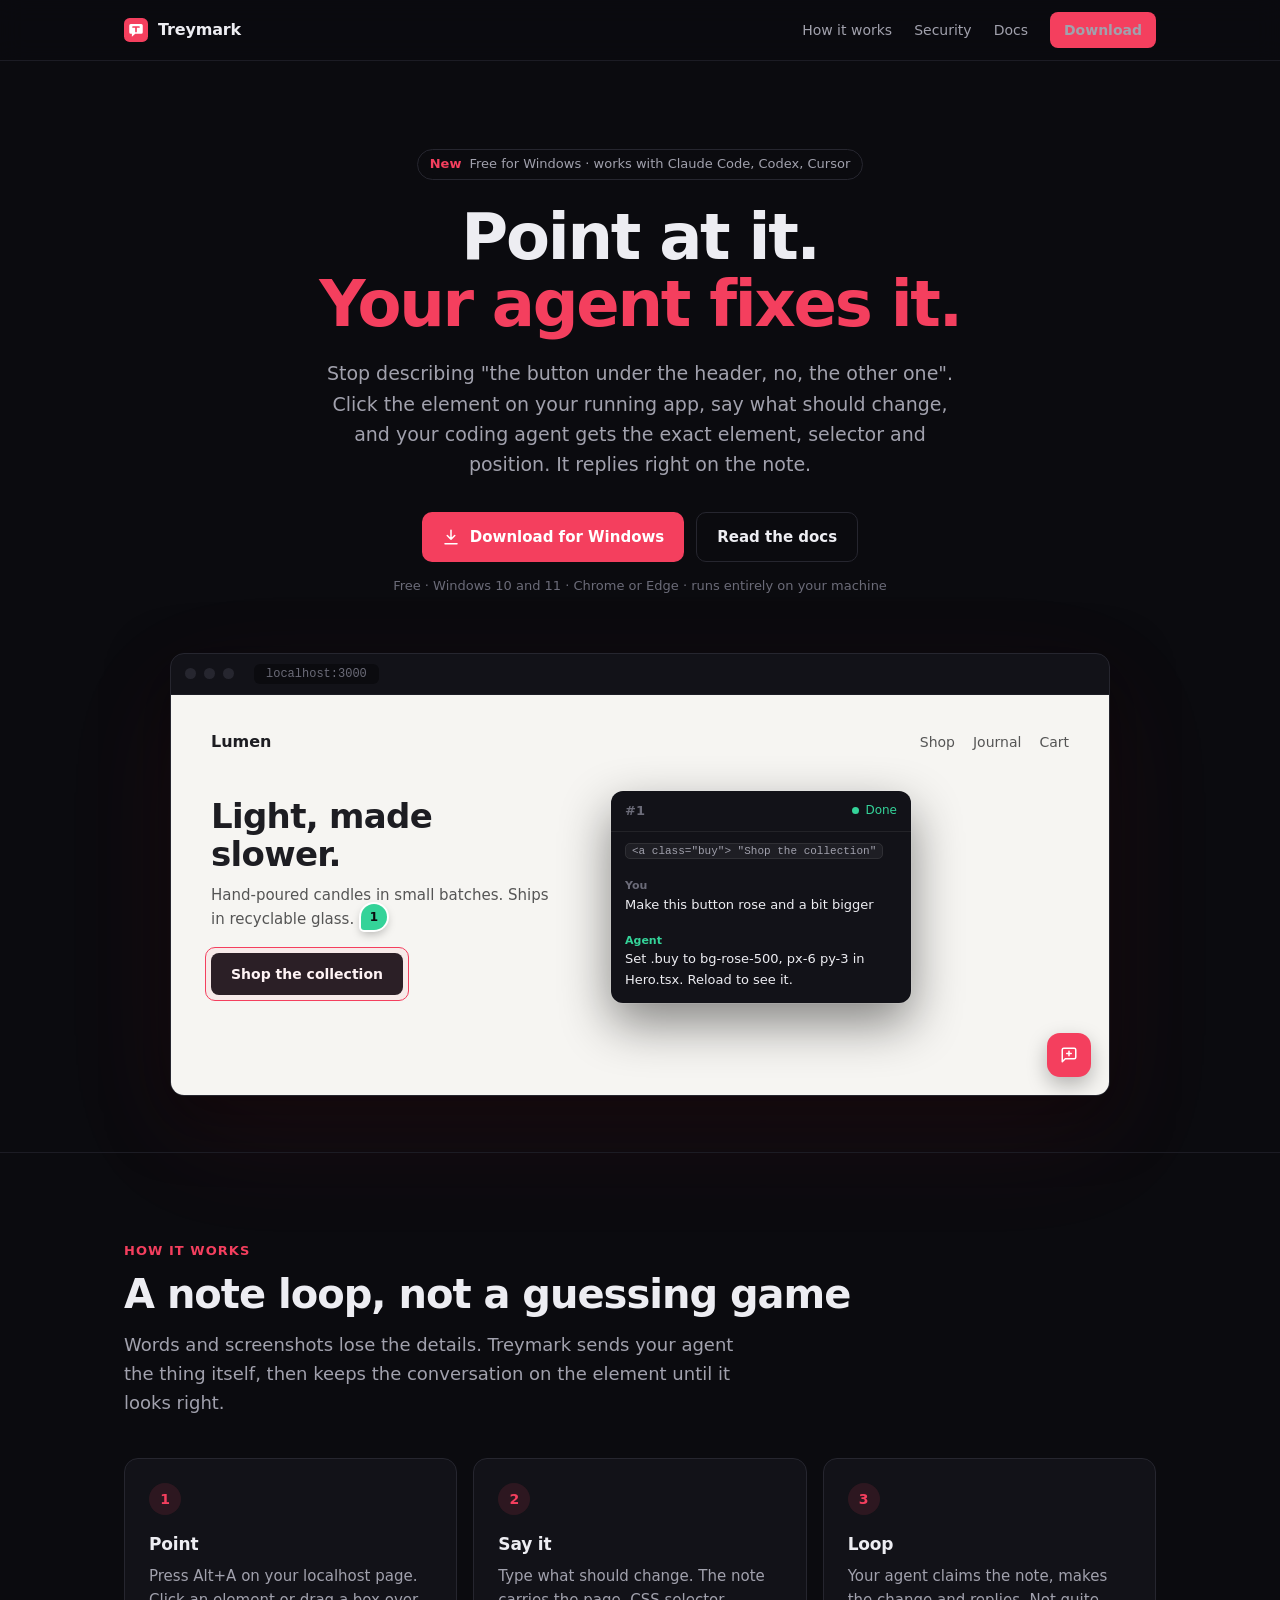
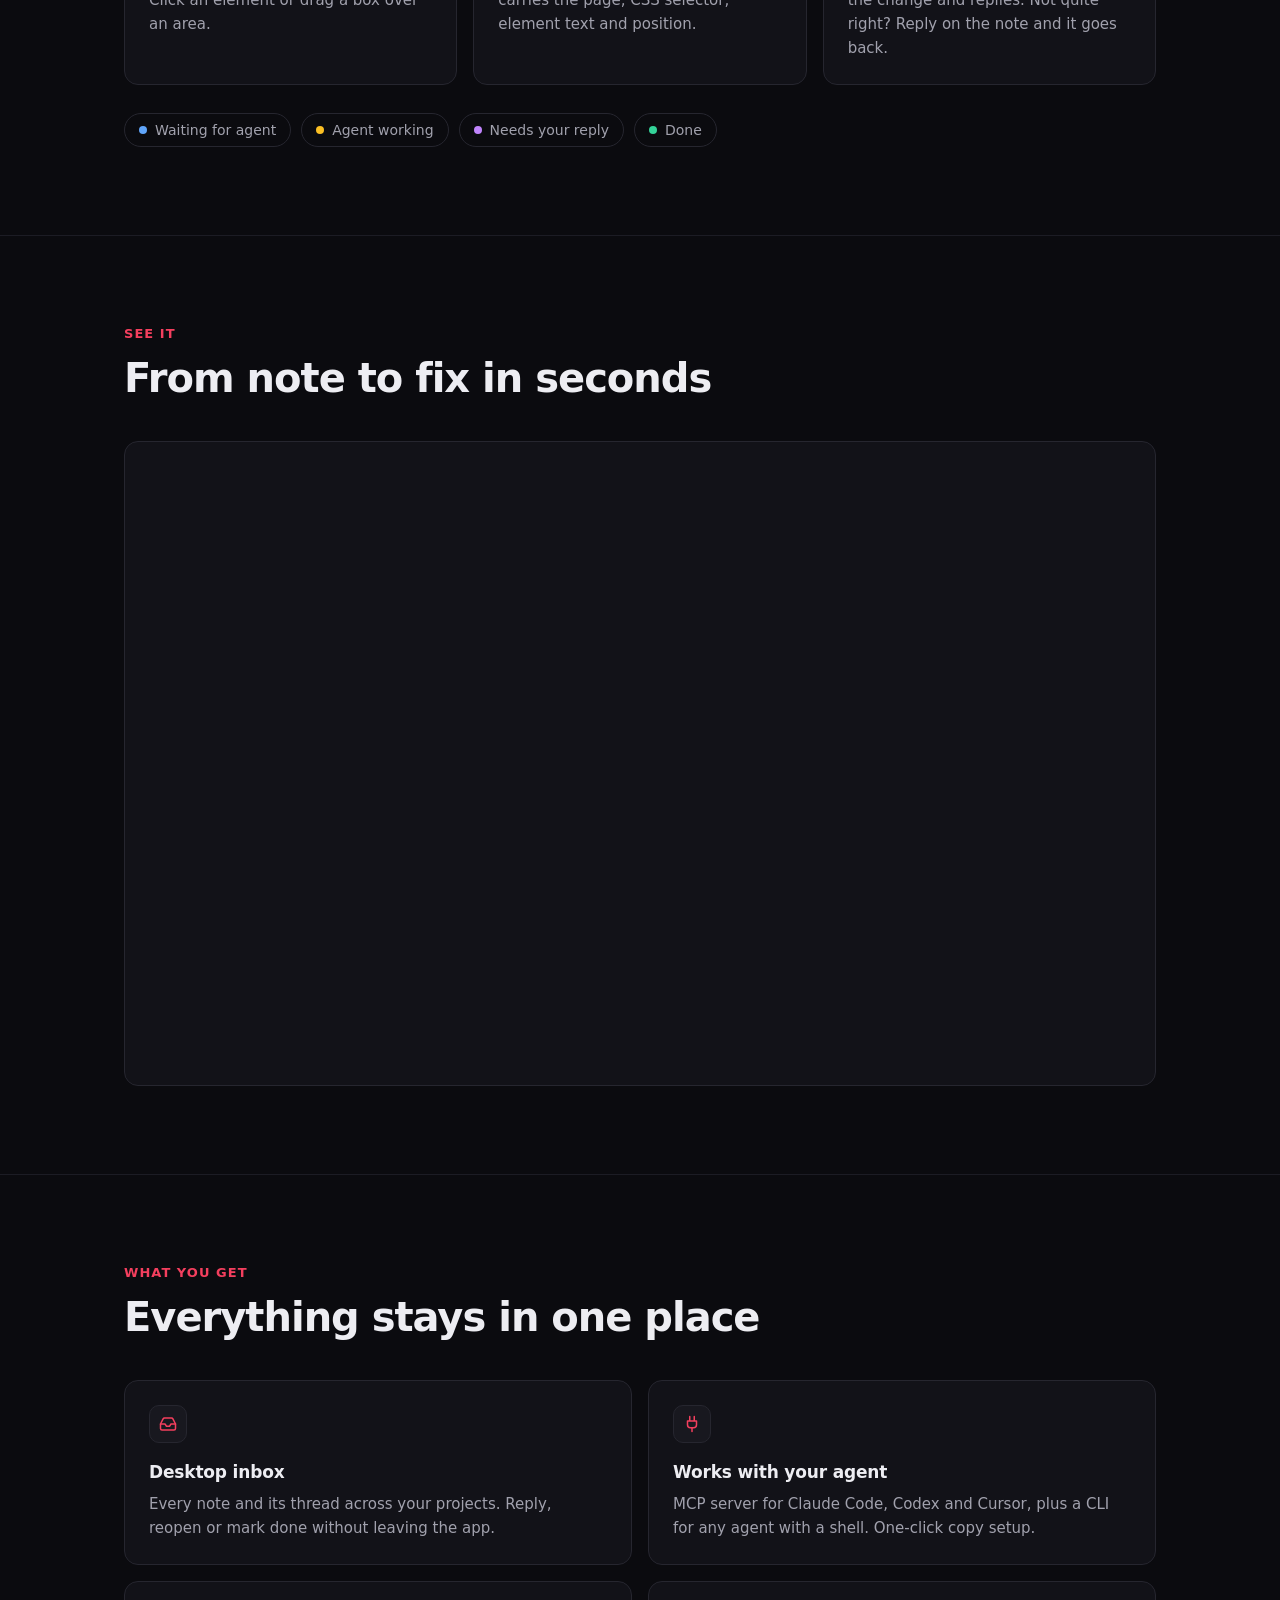
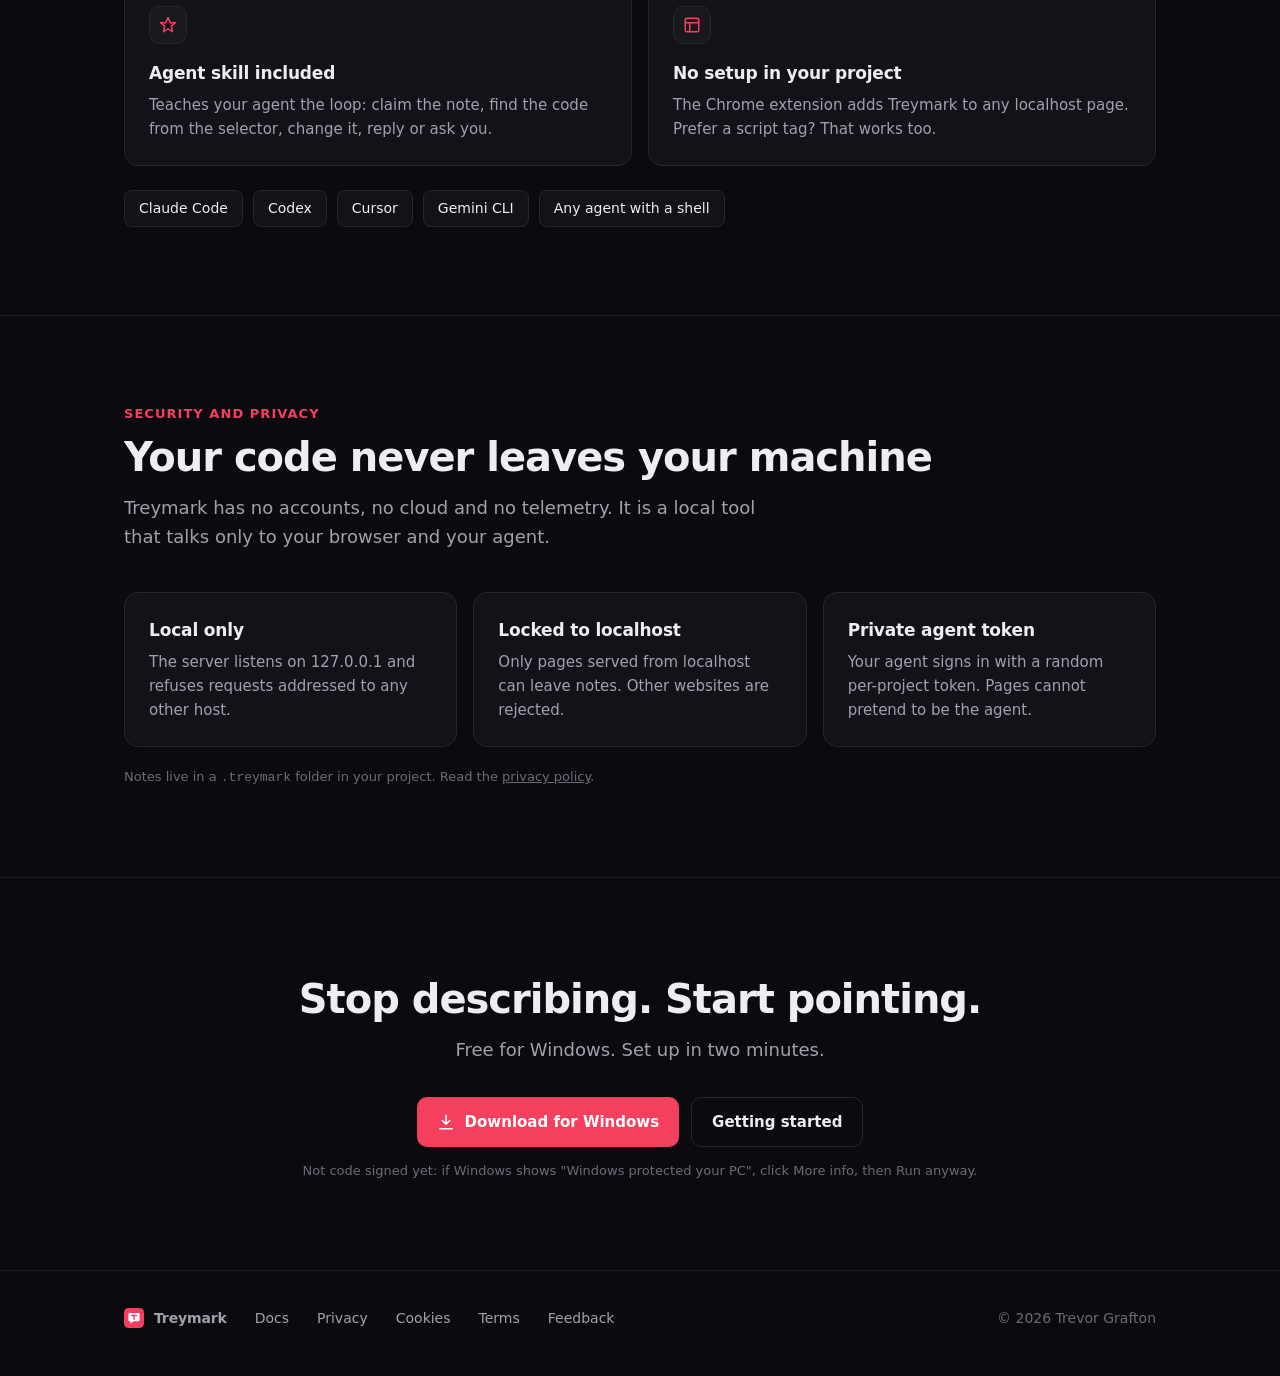
==== docs/index.html @ 7e5c9165 "Add demo video to the website Co-Authored-By: Claude Opus 5.5 <noreply@anthropic.com>" ====
<!doctype html>
<html lang="en">
<head>
<meta charset="utf-8">
<meta name="viewport" content="width=device-width, initial-scale=1">
<title>Treymark: point at it, your agent fixes it</title>
<meta name="description" content="Leave notes right on your running web app. Claude Code, Codex, Cursor or any coding agent reads the exact element, makes the change, and replies on the note.">
<meta property="og:title" content="Treymark: point at it, your agent fixes it">
<meta property="og:description" content="Leave notes right on your running web app. Your coding agent changes the exact element and replies on the note.">
<meta property="og:image" content="https://graftonatwit.github.io/treymark-releases/icon.png">
<link rel="icon" href="logo.svg" type="image/svg+xml">
<link rel="stylesheet" href="site.css">
</head>
<body>

<nav class="nav"><div class="wrap">
  <a class="brand" href="./"><img src="logo.svg" alt="" width="24" height="24">Treymark</a>
  <div class="links">
    <a class="hide-sm" href="#how">How it works</a>
    <a class="hide-sm" href="#security">Security</a>
    <a href="start.html">Docs</a>
    <a class="btn btn-primary btn-sm" href="https://github.com/graftonatwit/treymark-releases/releases/latest">Download</a>
  </div>
</div></nav>

<header class="hero"><div class="wrap">
  <div class="eyebrow"><b>New</b> Free for Windows · works with Claude Code, Codex, Cursor</div>
  <h1>Point at it.<br><em>Your agent fixes it.</em></h1>
  <p class="sub">Stop describing "the button under the header, no, the other one". Click the element on your running app, say what should change, and your coding agent gets the exact element, selector and position. It replies right on the note.</p>
  <div class="cta">
    <a class="btn btn-primary" href="https://github.com/graftonatwit/treymark-releases/releases/latest">
      <svg viewBox="0 0 24 24"><path d="M12 3v12m0 0-5-5m5 5 5-5M4 21h16"/></svg>Download for Windows</a>
    <a class="btn btn-ghost" href="start.html">Read the docs</a>
  </div>
  <p class="fine">Free · Windows 10 and 11 · Chrome or Edge · runs entirely on your machine</p>

  <div class="mock" aria-label="Treymark note on a web page">
    <div class="mock-bar"><i></i><i></i><i></i><span class="url">localhost:3000</span></div>
    <div class="mock-page">
      <div class="site-nav">Lumen <div><span>Shop</span><span>Journal</span><span>Cart</span></div></div>
      <h3>Light, made slower.</h3>
      <p>Hand-poured candles in small batches. Ships in recyclable glass.</p>
      <span class="buy">Shop the collection</span>
      <span class="pin" style="background:var(--done);left:190px;top:209px">1</span>
      <div class="card" style="left:440px;top:96px">
        <div class="h"><span style="color:var(--ink-3)">#1</span> <span class="st" style="color:var(--done)">Done</span></div>
        <div class="m"><code>&lt;a class="buy"&gt; "Shop the collection"</code></div>
        <div class="m"><b>You</b>Make this button rose and a bit bigger</div>
        <div class="m agent" style="padding-bottom:12px"><b>Agent</b>Set .buy to bg-rose-500, px-6 py-3 in Hero.tsx. Reload to see it.</div>
      </div>
      <span class="badge-btn"><svg viewBox="0 0 24 24"><path d="M21 15a2 2 0 0 1-2 2H7l-4 4V5a2 2 0 0 1 2-2h14a2 2 0 0 1 2 2z"/><path d="M12 7v6M9 10h6"/></svg></span>
    </div>
  </div>
</div></header>

<section id="how"><div class="wrap">
  <div class="kicker">How it works</div>
  <h2>A note loop, not a guessing game</h2>
  <p class="lead">Words and screenshots lose the details. Treymark sends your agent the thing itself, then keeps the conversation on the element until it looks right.</p>
  <div class="grid g3">
    <div class="tile"><div class="n">1</div><h3>Point</h3><p>Press Alt+A on your localhost page. Click an element or drag a box over an area.</p></div>
    <div class="tile"><div class="n">2</div><h3>Say it</h3><p>Type what should change. The note carries the page, CSS selector, element text and position.</p></div>
    <div class="tile"><div class="n">3</div><h3>Loop</h3><p>Your agent claims the note, makes the change and replies. Not quite right? Reply on the note and it goes back.</p></div>
  </div>
  <div class="statuses">
    <span style="--c:var(--sent)">Waiting for agent</span>
    <span style="--c:var(--working)">Agent working</span>
    <span style="--c:var(--question)">Needs your reply</span>
    <span style="--c:var(--done)">Done</span>
  </div>
</div></section>

<section id="demo"><div class="wrap">
  <div class="kicker">See it</div>
  <h2>From note to fix in seconds</h2>
  <div class="video"><video src="demo.mp4" autoplay muted loop playsinline aria-label="Treymark demo: a note on a button, the agent changes it and replies on the note"></video></div>
</div></section>

<section id="features"><div class="wrap">
  <div class="kicker">What you get</div>
  <h2>Everything stays in one place</h2>
  <div class="grid g2">
    <div class="tile"><div class="ic"><svg viewBox="0 0 24 24"><path d="M22 12h-6l-2 3h-4l-2-3H2"/><path d="M5.45 5.11 2 12v6a2 2 0 0 0 2 2h16a2 2 0 0 0 2-2v-6l-3.45-6.89A2 2 0 0 0 16.76 4H7.24a2 2 0 0 0-1.79 1.11z"/></svg></div><h3>Desktop inbox</h3><p>Every note and its thread across your projects. Reply, reopen or mark done without leaving the app.</p></div>
    <div class="tile"><div class="ic"><svg viewBox="0 0 24 24"><path d="M12 22v-5M9 8V2M15 8V2M18 8v5a4 4 0 0 1-4 4h-4a4 4 0 0 1-4-4V8Z"/></svg></div><h3>Works with your agent</h3><p>MCP server for Claude Code, Codex and Cursor, plus a CLI for any agent with a shell. One-click copy setup.</p></div>
    <div class="tile"><div class="ic"><svg viewBox="0 0 24 24"><path d="M12 2l3 7h7l-5.5 4.5L18 21l-6-4-6 4 1.5-7.5L2 9h7z"/></svg></div><h3>Agent skill included</h3><p>Teaches your agent the loop: claim the note, find the code from the selector, change it, reply or ask you.</p></div>
    <div class="tile"><div class="ic"><svg viewBox="0 0 24 24"><rect x="3" y="3" width="18" height="18" rx="2"/><path d="M3 9h18M9 21V9"/></svg></div><h3>No setup in your project</h3><p>The Chrome extension adds Treymark to any localhost page. Prefer a script tag? That works too.</p></div>
  </div>
  <div class="agents"><span>Claude Code</span><span>Codex</span><span>Cursor</span><span>Gemini CLI</span><span>Any agent with a shell</span></div>
</div></section>

<section id="security"><div class="wrap">
  <div class="kicker">Security and privacy</div>
  <h2>Your code never leaves your machine</h2>
  <p class="lead">Treymark has no accounts, no cloud and no telemetry. It is a local tool that talks only to your browser and your agent.</p>
  <div class="grid g3">
    <div class="tile"><h3>Local only</h3><p>The server listens on 127.0.0.1 and refuses requests addressed to any other host.</p></div>
    <div class="tile"><h3>Locked to localhost</h3><p>Only pages served from localhost can leave notes. Other websites are rejected.</p></div>
    <div class="tile"><h3>Private agent token</h3><p>Your agent signs in with a random per-project token. Pages cannot pretend to be the agent.</p></div>
  </div>
  <p class="fine" style="margin-top:20px">Notes live in a <code style="font-family:var(--mono)">.treymark</code> folder in your project. Read the <a href="privacy.html">privacy policy</a>.</p>
</div></section>

<section class="final"><div class="wrap">
  <h2>Stop describing. Start pointing.</h2>
  <p class="lead">Free for Windows. Set up in two minutes.</p>
  <div class="cta">
    <a class="btn btn-primary" href="https://github.com/graftonatwit/treymark-releases/releases/latest">
      <svg viewBox="0 0 24 24"><path d="M12 3v12m0 0-5-5m5 5 5-5M4 21h16"/></svg>Download for Windows</a>
    <a class="btn btn-ghost" href="start.html">Getting started</a>
  </div>
  <p class="fine">Not code signed yet: if Windows shows "Windows protected your PC", click More info, then Run anyway.</p>
</div></section>

<footer><div class="wrap">
  <a class="brand" href="./"><img src="logo.svg" alt="" width="20" height="20">Treymark</a>
  <a href="start.html">Docs</a>
  <a href="privacy.html">Privacy</a>
  <a href="cookies.html">Cookies</a>
  <a href="terms.html">Terms</a>
  <a href="https://github.com/graftonatwit/treymark-releases/issues">Feedback</a>
  <span class="copy">© 2026 Trevor Grafton</span>
</div></footer>
</body>
</html>
---- docs/site.css ----
:root {
  --bg: #0b0b0f; --panel: #121218; --raise: #18181f; --line: #26262f; --line-soft: #1c1c24;
  --ink: #ededf2; --ink-2: #a1a1ad; --ink-3: #6b6b78;
  --accent: #f43f5e; --accent-soft: #f43f5e1f;
  --sent: #60a5fa; --working: #fbbf24; --question: #c084fc; --done: #34d399;
  --font: Inter, "Segoe UI Variable Text", "Segoe UI", -apple-system, system-ui, sans-serif;
  --mono: "JetBrains Mono", "Cascadia Code", Consolas, ui-monospace, monospace;
  color-scheme: dark;
}
* { box-sizing: border-box; margin: 0; }
html { scroll-behavior: smooth; }
body { background: var(--bg); color: var(--ink); font: 16px/1.6 var(--font); -webkit-font-smoothing: antialiased; }
a { color: inherit; }
:focus-visible { outline: 2px solid var(--accent); outline-offset: 3px; border-radius: 6px; }
@media (prefers-reduced-motion: reduce) { * { animation: none !important; transition: none !important; scroll-behavior: auto !important; } }
.wrap { max-width: 1080px; margin: 0 auto; padding: 0 24px; }

/* Nav */
.nav { position: sticky; top: 0; z-index: 10; background: #0b0b0fcc; backdrop-filter: blur(12px); border-bottom: 1px solid var(--line-soft); }
.nav .wrap { display: flex; align-items: center; gap: 24px; height: 60px; }
.brand { display: flex; align-items: center; gap: 10px; font-weight: 650; text-decoration: none; letter-spacing: -.01em; }
.nav .links { display: flex; gap: 22px; margin-left: auto; align-items: center; }
.nav .links a { color: var(--ink-2); text-decoration: none; font-size: 14px; }
.nav .links a:hover { color: var(--ink); }

/* Buttons */
.btn { display: inline-flex; align-items: center; gap: 10px; padding: 12px 20px; border-radius: 10px; font-weight: 600; font-size: 15px; text-decoration: none; transition: filter .15s, background .15s, transform .1s; }
.btn:active { transform: translateY(1px); }
.btn-primary { background: var(--accent); color: #fff; }
.btn-primary:hover { filter: brightness(1.08); }
.btn-ghost { border: 1px solid var(--line); color: var(--ink); }
.btn-ghost:hover { background: var(--raise); }
.btn-sm { padding: 7px 14px; font-size: 13px; border-radius: 8px; }
.btn svg { width: 18px; height: 18px; stroke: currentColor; fill: none; stroke-width: 2; stroke-linecap: round; stroke-linejoin: round; }

/* Hero */
.hero { padding: 88px 0 56px; text-align: center; }
.eyebrow { display: inline-flex; gap: 8px; align-items: center; font-size: 13px; color: var(--ink-2); border: 1px solid var(--line); border-radius: 999px; padding: 4px 12px; margin-bottom: 24px; }
.eyebrow b { color: var(--accent); font-weight: 600; }
h1 { font-size: clamp(38px, 6vw, 64px); line-height: 1.05; letter-spacing: -.035em; font-weight: 700; }
h1 em { font-style: normal; color: var(--accent); }
.sub { font-size: clamp(17px, 2vw, 19px); color: var(--ink-2); max-width: 640px; margin: 20px auto 0; }
.cta { display: flex; gap: 12px; justify-content: center; flex-wrap: wrap; margin-top: 32px; }
.fine { font-size: 13px; color: var(--ink-3); margin-top: 14px; }

/* Product mock */
.mock { margin: 56px auto 0; max-width: 940px; border: 1px solid var(--line); border-radius: 14px; background: var(--panel); overflow: hidden; box-shadow: 0 40px 120px #f43f5e14, 0 20px 60px #0008; text-align: left; }
.mock-bar { display: flex; align-items: center; gap: 8px; padding: 10px 14px; border-bottom: 1px solid var(--line-soft); }
.mock-bar i { width: 11px; height: 11px; border-radius: 50%; background: var(--line); }
.mock-bar .url { margin-left: 12px; font: 12px var(--mono); color: var(--ink-3); background: var(--bg); border-radius: 6px; padding: 3px 12px; }
.mock-page { position: relative; height: 400px; background: #f6f5f2; color: #1d1d22; padding: 34px 40px; overflow: hidden; }
.mock-page .site-nav { display: flex; justify-content: space-between; align-items: center; font-weight: 700; }
.mock-page .site-nav span { font-weight: 500; font-size: 14px; color: #555; margin-left: 18px; }
.mock-page h3 { font-size: 34px; letter-spacing: -.02em; margin-top: 44px; max-width: 360px; line-height: 1.1; }
.mock-page p { color: #555; margin-top: 10px; max-width: 340px; font-size: 15px; }
.mock-page .buy { display: inline-block; margin-top: 22px; background: #1d1d22; color: #fff; padding: 10px 20px; border-radius: 8px; font-size: 14px; font-weight: 600; position: relative; }
.mock-page .buy::after { content: ""; position: absolute; inset: -6px; border: 1.5px solid var(--accent); border-radius: 10px; background: #f43f5e10; }
.pin { position: absolute; min-width: 26px; height: 26px; padding: 0 7px; border-radius: 13px 13px 13px 3px; color: #0b0b0f; font: 700 12px/26px var(--font); text-align: center; box-shadow: 0 0 0 2px #fff, 0 4px 10px #0004; }
.card { position: absolute; width: 300px; background: var(--panel); color: var(--ink); border-radius: 12px; box-shadow: 0 0 0 1px #ffffff1a, 0 20px 50px #0007; font-size: 13px; }
.card .h { padding: 10px 14px; border-bottom: 1px solid #ffffff12; display: flex; align-items: center; gap: 8px; font-weight: 600; }
.card .h .st { margin-left: auto; font-size: 12px; font-weight: 500; display: inline-flex; align-items: center; gap: 6px; }
.card .h .st::before { content: ""; width: 7px; height: 7px; border-radius: 50%; background: currentColor; }
.card .m { padding: 8px 14px; }
.card .m b { display: block; font-size: 11px; color: var(--ink-3); font-weight: 600; }
.card .m.agent b { color: var(--done); }
.card code { font: 11px var(--mono); color: var(--ink-2); background: #ffffff0d; border: 1px solid #ffffff14; border-radius: 5px; padding: 1px 6px; }
.badge-btn { position: absolute; right: 18px; bottom: 18px; width: 44px; height: 44px; border-radius: 13px; background: var(--accent); display: grid; place-items: center; box-shadow: 0 8px 20px #0004; }
.badge-btn svg { width: 18px; height: 18px; stroke: #fff; fill: none; stroke-width: 2; stroke-linecap: round; stroke-linejoin: round; }

/* Sections */
section { padding: 88px 0; border-top: 1px solid var(--line-soft); }
.kicker { color: var(--accent); font-weight: 600; font-size: 13px; letter-spacing: .08em; text-transform: uppercase; }
h2 { font-size: clamp(28px, 4vw, 40px); letter-spacing: -.025em; line-height: 1.15; margin: 10px 0 14px; }
.lead { color: var(--ink-2); font-size: 18px; max-width: 640px; }
.grid { display: grid; gap: 16px; margin-top: 40px; }
.g3 { grid-template-columns: repeat(3, 1fr); }
.g2 { grid-template-columns: repeat(2, 1fr); }
.tile { border: 1px solid var(--line); border-radius: 14px; background: var(--panel); padding: 24px; }
.tile .n { width: 32px; height: 32px; border-radius: 50%; display: grid; place-items: center; background: var(--accent-soft); color: var(--accent); font-weight: 700; font-size: 14px; margin-bottom: 16px; }
.tile .ic { width: 38px; height: 38px; border-radius: 10px; display: grid; place-items: center; background: var(--raise); border: 1px solid var(--line); margin-bottom: 16px; }
.tile .ic svg { width: 18px; height: 18px; stroke: var(--accent); fill: none; stroke-width: 2; stroke-linecap: round; stroke-linejoin: round; }
.tile h3 { font-size: 17px; margin-bottom: 6px; letter-spacing: -.01em; }
.tile p { color: var(--ink-2); font-size: 15px; }
.statuses { display: flex; flex-wrap: wrap; gap: 10px; margin-top: 28px; }
.statuses span { display: inline-flex; gap: 8px; align-items: center; border: 1px solid var(--line); border-radius: 999px; padding: 5px 14px; font-size: 14px; color: var(--ink-2); }
.statuses span::before { content: ""; width: 8px; height: 8px; border-radius: 50%; background: var(--c); }
.agents { display: flex; flex-wrap: wrap; gap: 10px; margin-top: 24px; }
.agents span { border: 1px solid var(--line); background: var(--panel); border-radius: 8px; padding: 6px 14px; font-weight: 500; font-size: 14px; }
.video { margin-top: 40px; aspect-ratio: 16/9; border: 1px dashed var(--line); border-radius: 14px; display: grid; place-items: center; color: var(--ink-3); background: var(--panel); }
.video video { width: 100%; height: 100%; border-radius: 14px; display: block; }
.video:has(video) { border-style: solid; aspect-ratio: 16/10; overflow: hidden; }
.final { text-align: center; }
.final .lead { margin: 0 auto; }

/* Docs and legal */
.doc { max-width: 760px; padding: 64px 24px 96px; margin: 0 auto; }
.doc h1 { font-size: clamp(32px, 5vw, 44px); margin-bottom: 8px; }
.doc .updated { color: var(--ink-3); font-size: 14px; margin-bottom: 36px; }
.doc h2 { font-size: 24px; margin: 44px 0 12px; }
.doc h3 { font-size: 18px; margin: 28px 0 8px; }
.doc p, .doc li { color: var(--ink-2); }
.doc p + p { margin-top: 12px; }
.doc ul, .doc ol { padding-left: 22px; margin: 10px 0; display: grid; gap: 6px; }
.doc strong { color: var(--ink); }
.doc pre { font: 13px/1.6 var(--mono); background: var(--panel); border: 1px solid var(--line); border-radius: 10px; padding: 14px 16px; overflow-x: auto; color: var(--ink-2); margin: 12px 0; white-space: pre-wrap; word-break: break-word; }
.doc code { font: 13.5px var(--mono); background: var(--raise); border: 1px solid var(--line); border-radius: 5px; padding: 1px 6px; color: var(--ink); }
.doc pre code { background: none; border: 0; padding: 0; color: inherit; }
.note { border: 1px solid var(--line); border-left: 3px solid var(--accent); background: var(--panel); border-radius: 10px; padding: 14px 16px; margin: 16px 0; }
.toc { display: flex; flex-wrap: wrap; gap: 8px; margin-bottom: 8px; }
.toc a { font-size: 14px; border: 1px solid var(--line); border-radius: 999px; padding: 4px 12px; text-decoration: none; color: var(--ink-2); }
.toc a:hover { color: var(--ink); background: var(--raise); }

/* Footer */
footer { border-top: 1px solid var(--line-soft); padding: 36px 0 48px; color: var(--ink-3); font-size: 14px; }
footer .wrap { display: flex; flex-wrap: wrap; gap: 16px 28px; align-items: center; }
footer a { color: var(--ink-2); text-decoration: none; }
footer a:hover { color: var(--ink); }
footer .copy { margin-left: auto; }

@media (max-width: 820px) {
  .g3, .g2 { grid-template-columns: 1fr; }
  .nav .links a.hide-sm { display: none; }
  .mock-page { height: auto; padding: 24px 20px 84px; }
  .mock-page h3 { font-size: 26px; margin-top: 28px; }
  .mock-page .pin { display: none; }
  .card { position: relative; width: auto; left: auto !important; top: auto !important; margin-top: 28px; }
  .mock-page .site-nav span { display: none; }
  footer .copy { margin-left: 0; width: 100%; }
}
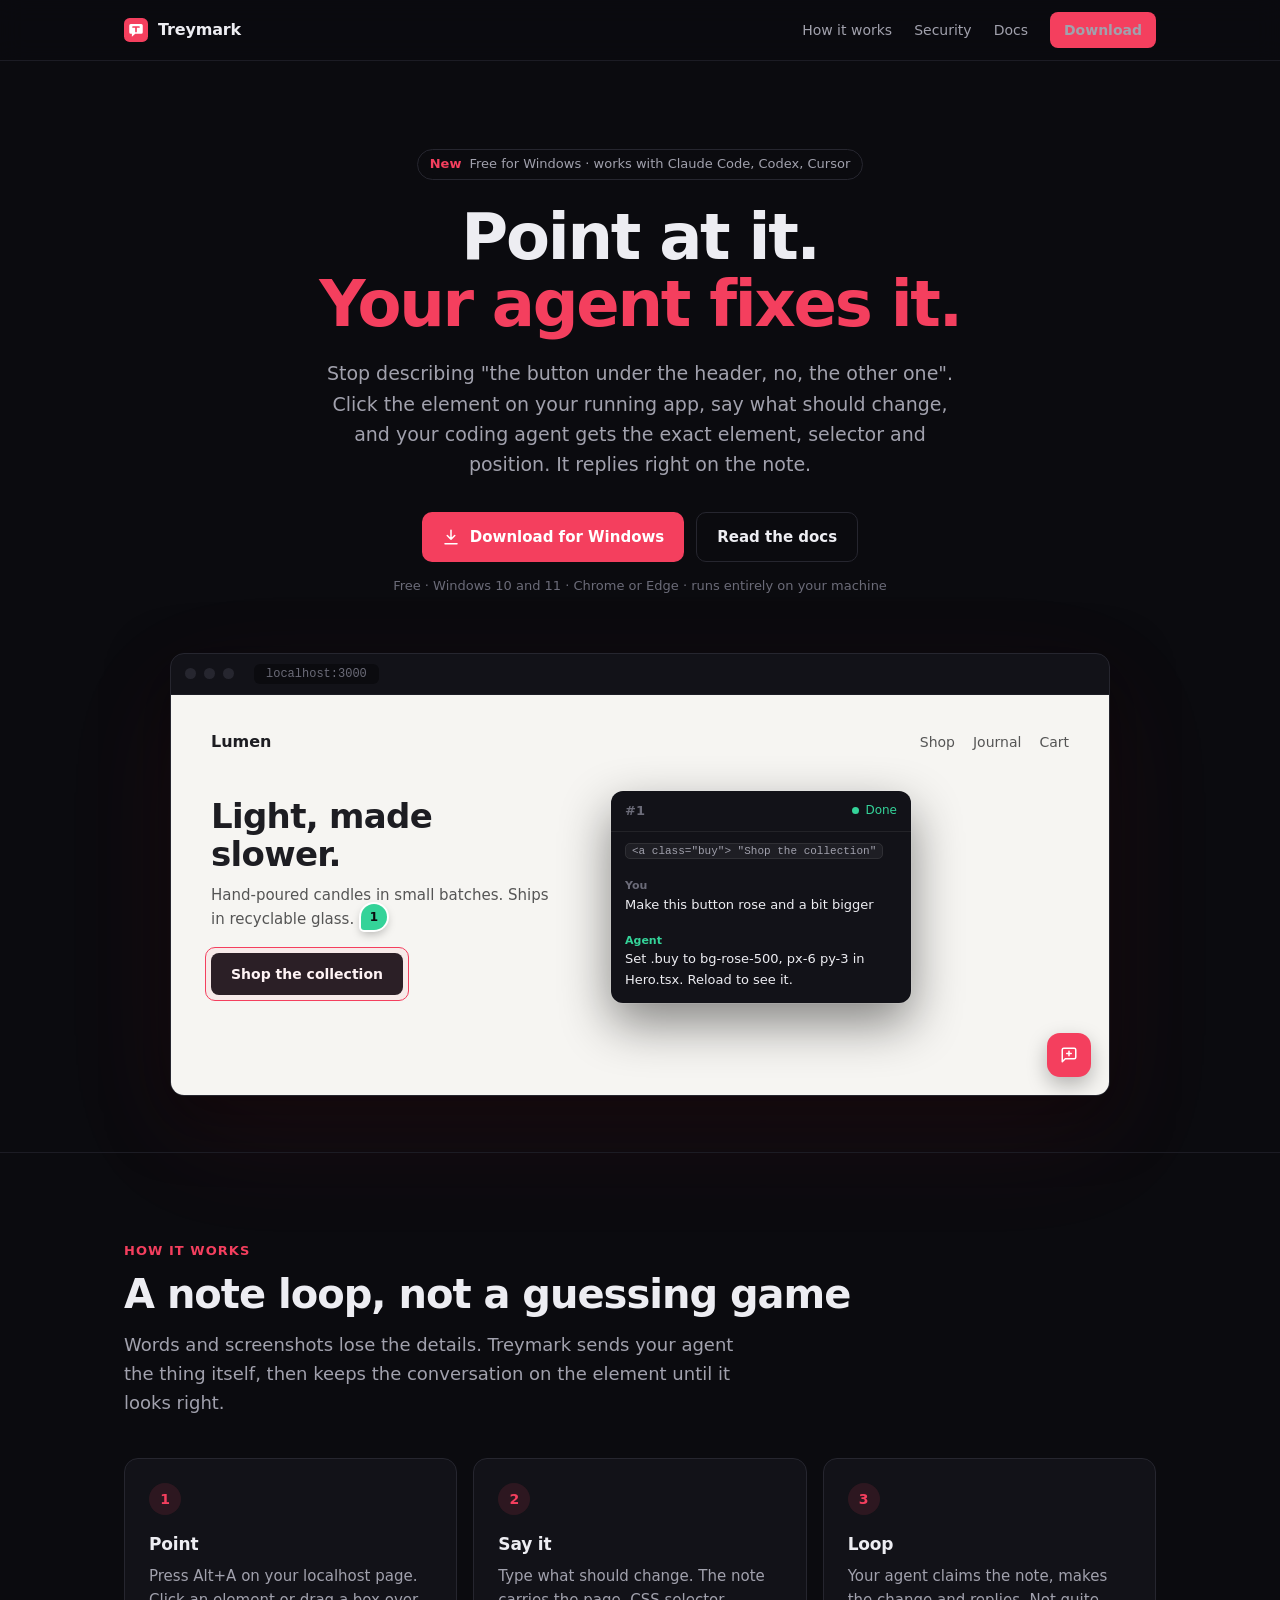
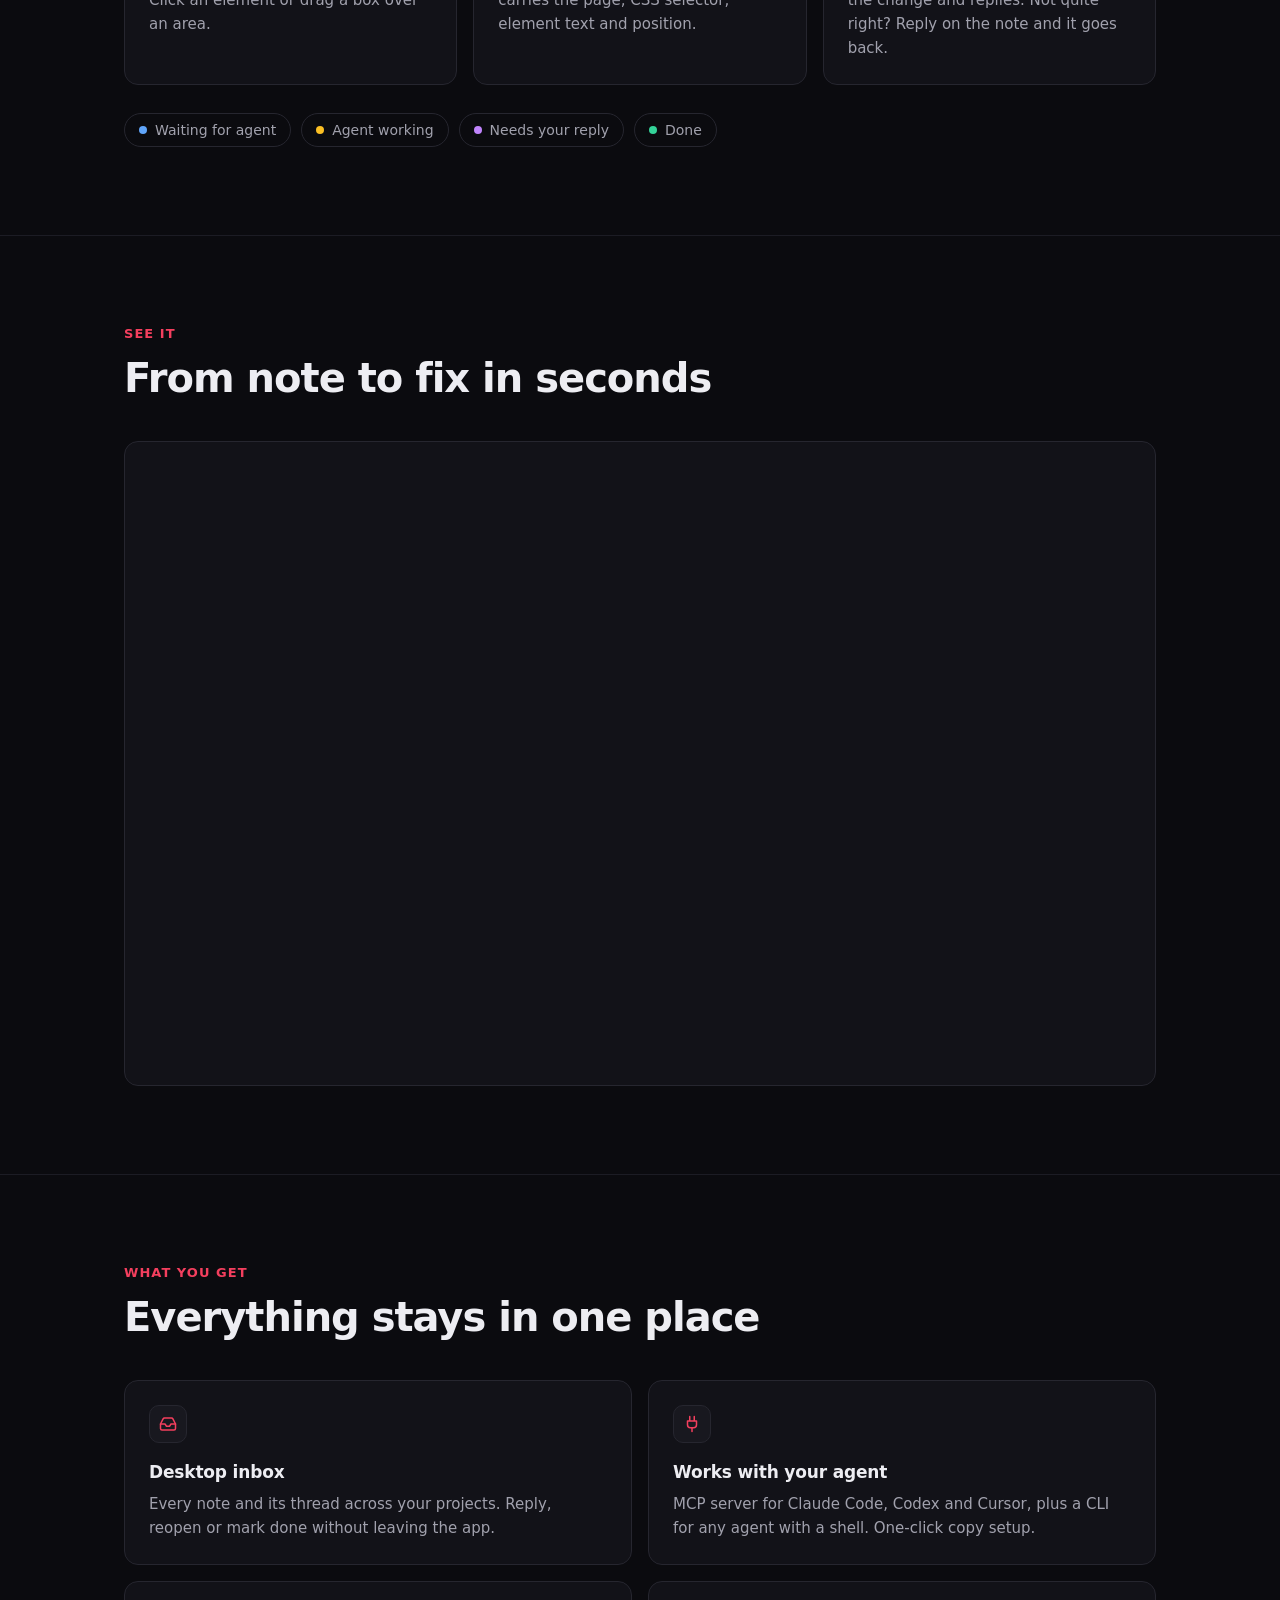
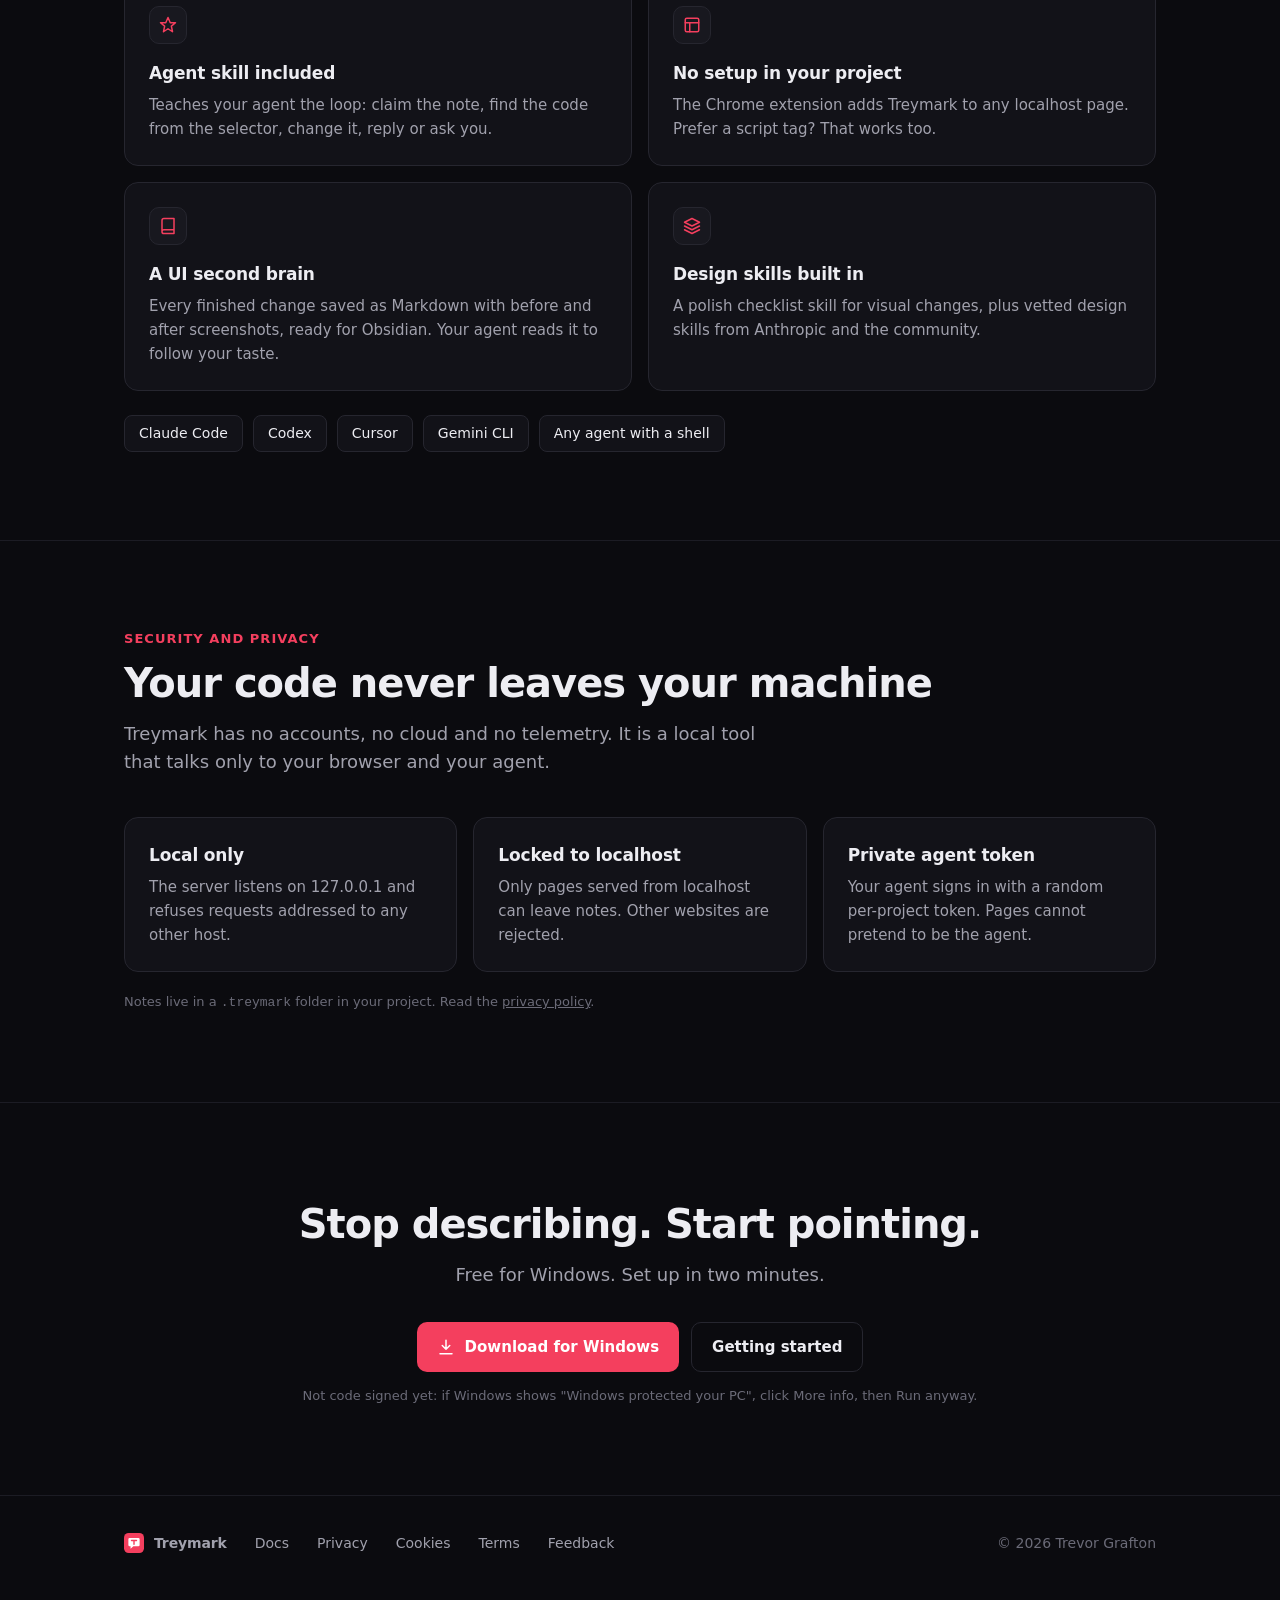
==== commit 9626c15c: "Docs: notes folder, Obsidian, design skills Co-Authored-By: Claude Opus 5.5 <noreply@anthropic.com>" ====
--- a/docs/index.html
+++ b/docs/index.html
@@ -84,6 +84,8 @@
     <div class="tile"><div class="ic"><svg viewBox="0 0 24 24"><path d="M12 22v-5M9 8V2M15 8V2M18 8v5a4 4 0 0 1-4 4h-4a4 4 0 0 1-4-4V8Z"/></svg></div><h3>Works with your agent</h3><p>MCP server for Claude Code, Codex and Cursor, plus a CLI for any agent with a shell. One-click copy setup.</p></div>
     <div class="tile"><div class="ic"><svg viewBox="0 0 24 24"><path d="M12 2l3 7h7l-5.5 4.5L18 21l-6-4-6 4 1.5-7.5L2 9h7z"/></svg></div><h3>Agent skill included</h3><p>Teaches your agent the loop: claim the note, find the code from the selector, change it, reply or ask you.</p></div>
     <div class="tile"><div class="ic"><svg viewBox="0 0 24 24"><rect x="3" y="3" width="18" height="18" rx="2"/><path d="M3 9h18M9 21V9"/></svg></div><h3>No setup in your project</h3><p>The Chrome extension adds Treymark to any localhost page. Prefer a script tag? That works too.</p></div>
+    <div class="tile"><div class="ic"><svg viewBox="0 0 24 24"><path d="M4 19.5v-15A2.5 2.5 0 0 1 6.5 2H20v20H6.5a2.5 2.5 0 0 1 0-5H20"/></svg></div><h3>A UI second brain</h3><p>Every finished change saved as Markdown with before and after screenshots, ready for Obsidian. Your agent reads it to follow your taste.</p></div>
+    <div class="tile"><div class="ic"><svg viewBox="0 0 24 24"><path d="M12 2 2 7l10 5 10-5-10-5zM2 17l10 5 10-5M2 12l10 5 10-5"/></svg></div><h3>Design skills built in</h3><p>A polish checklist skill for visual changes, plus vetted design skills from Anthropic and the community.</p></div>
   </div>
   <div class="agents"><span>Claude Code</span><span>Codex</span><span>Cursor</span><span>Gemini CLI</span><span>Any agent with a shell</span></div>
 </div></section>
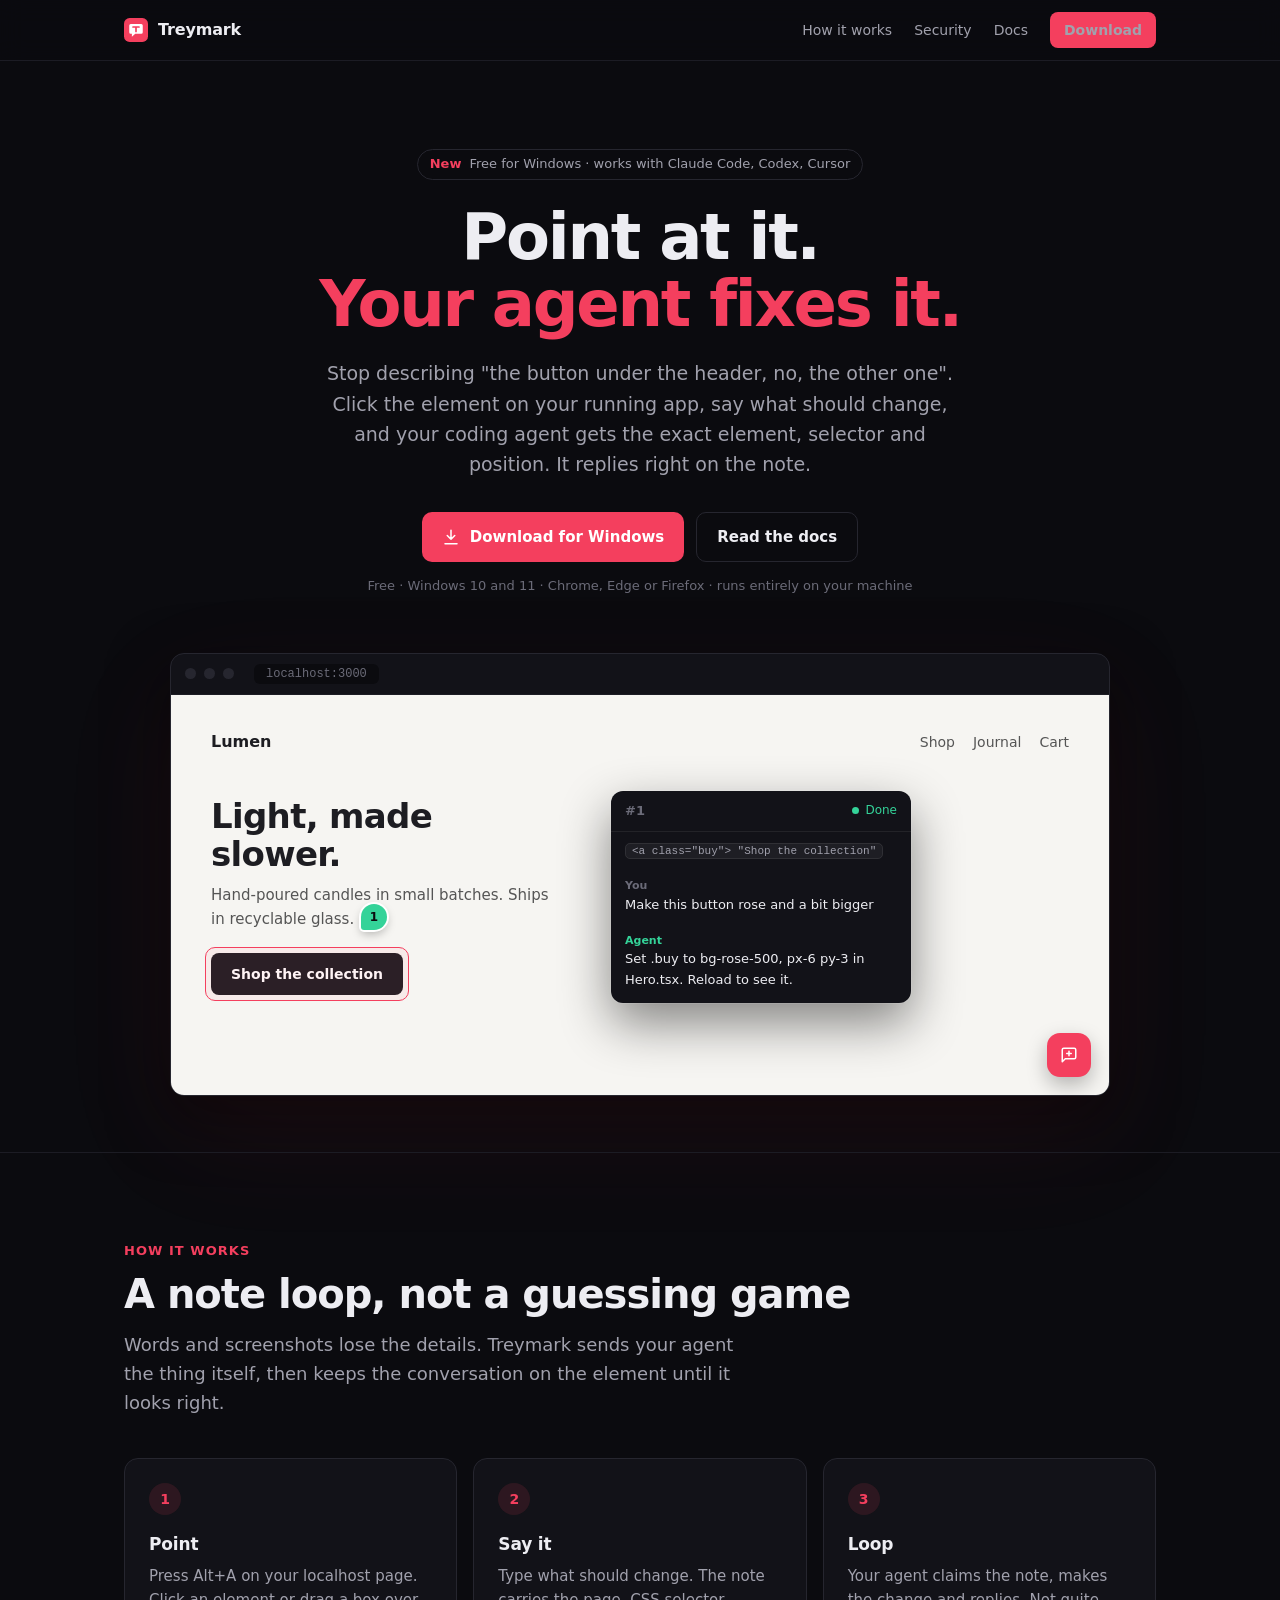
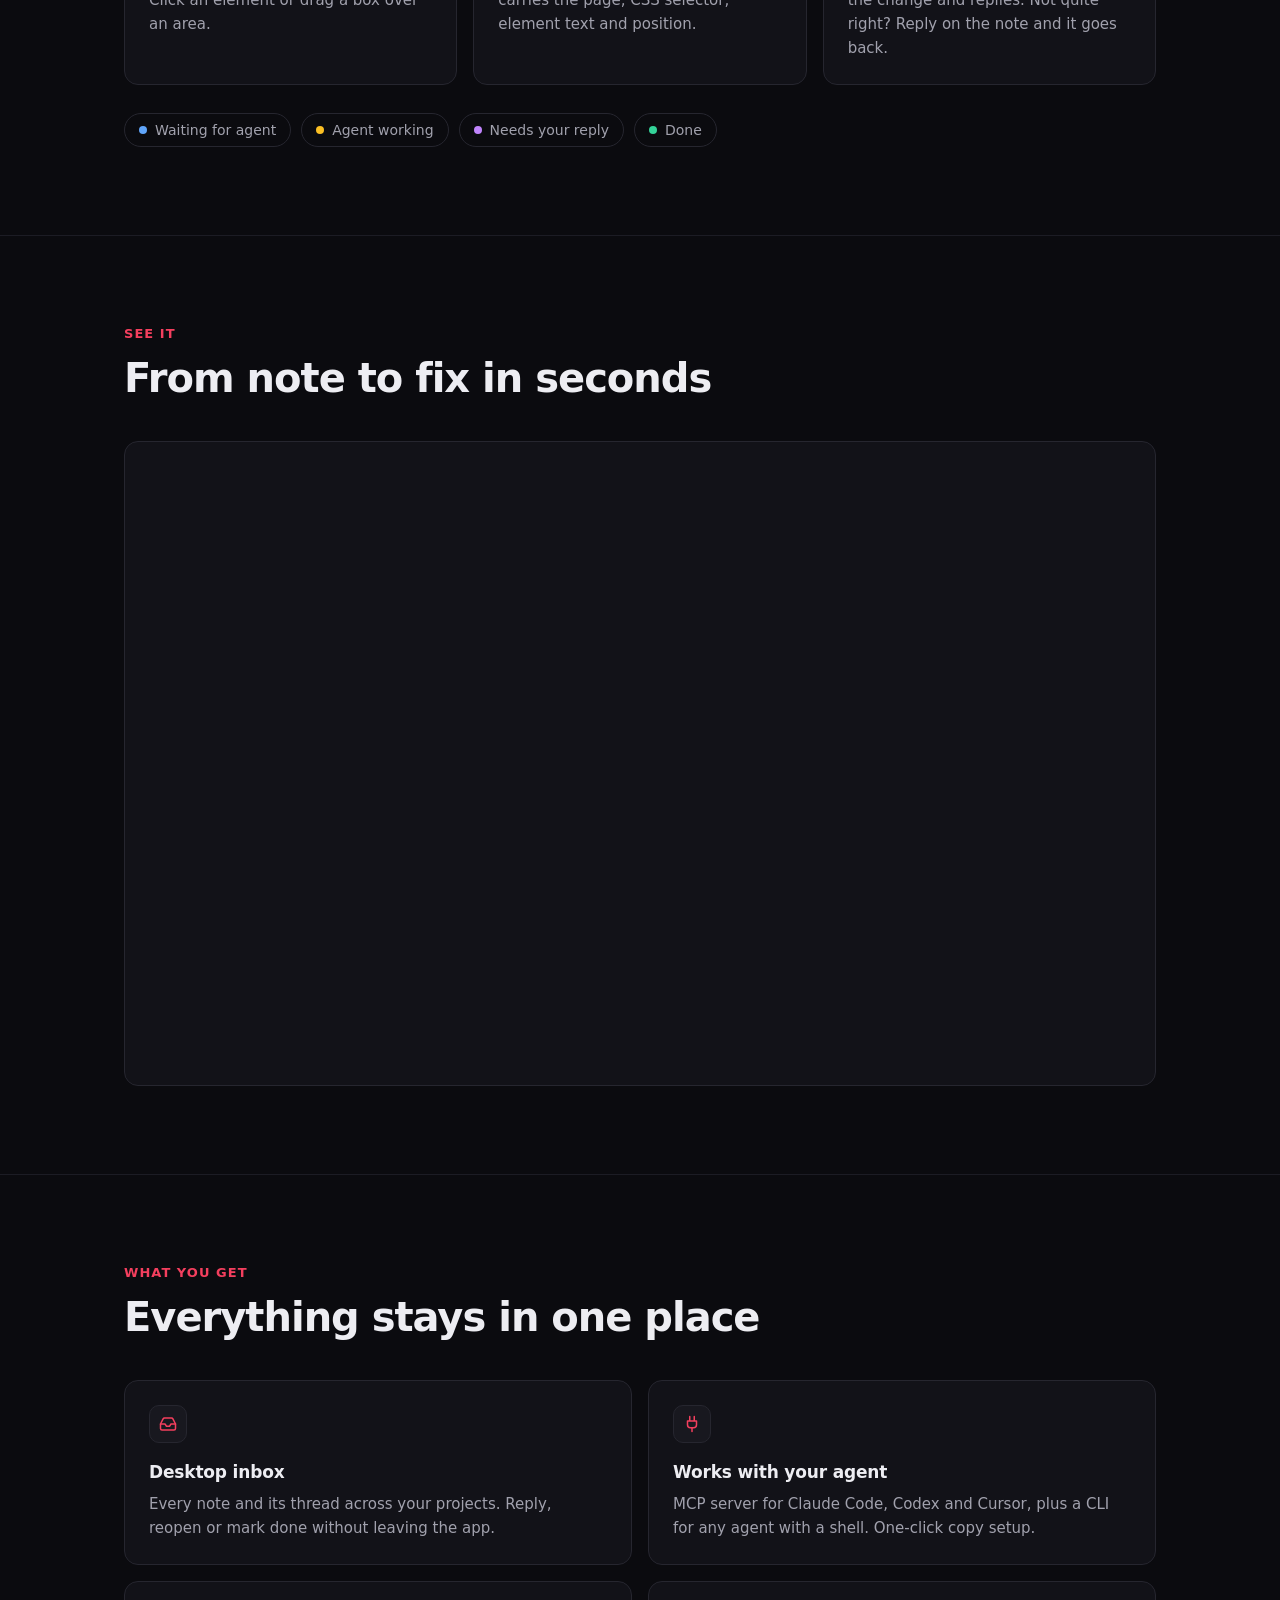
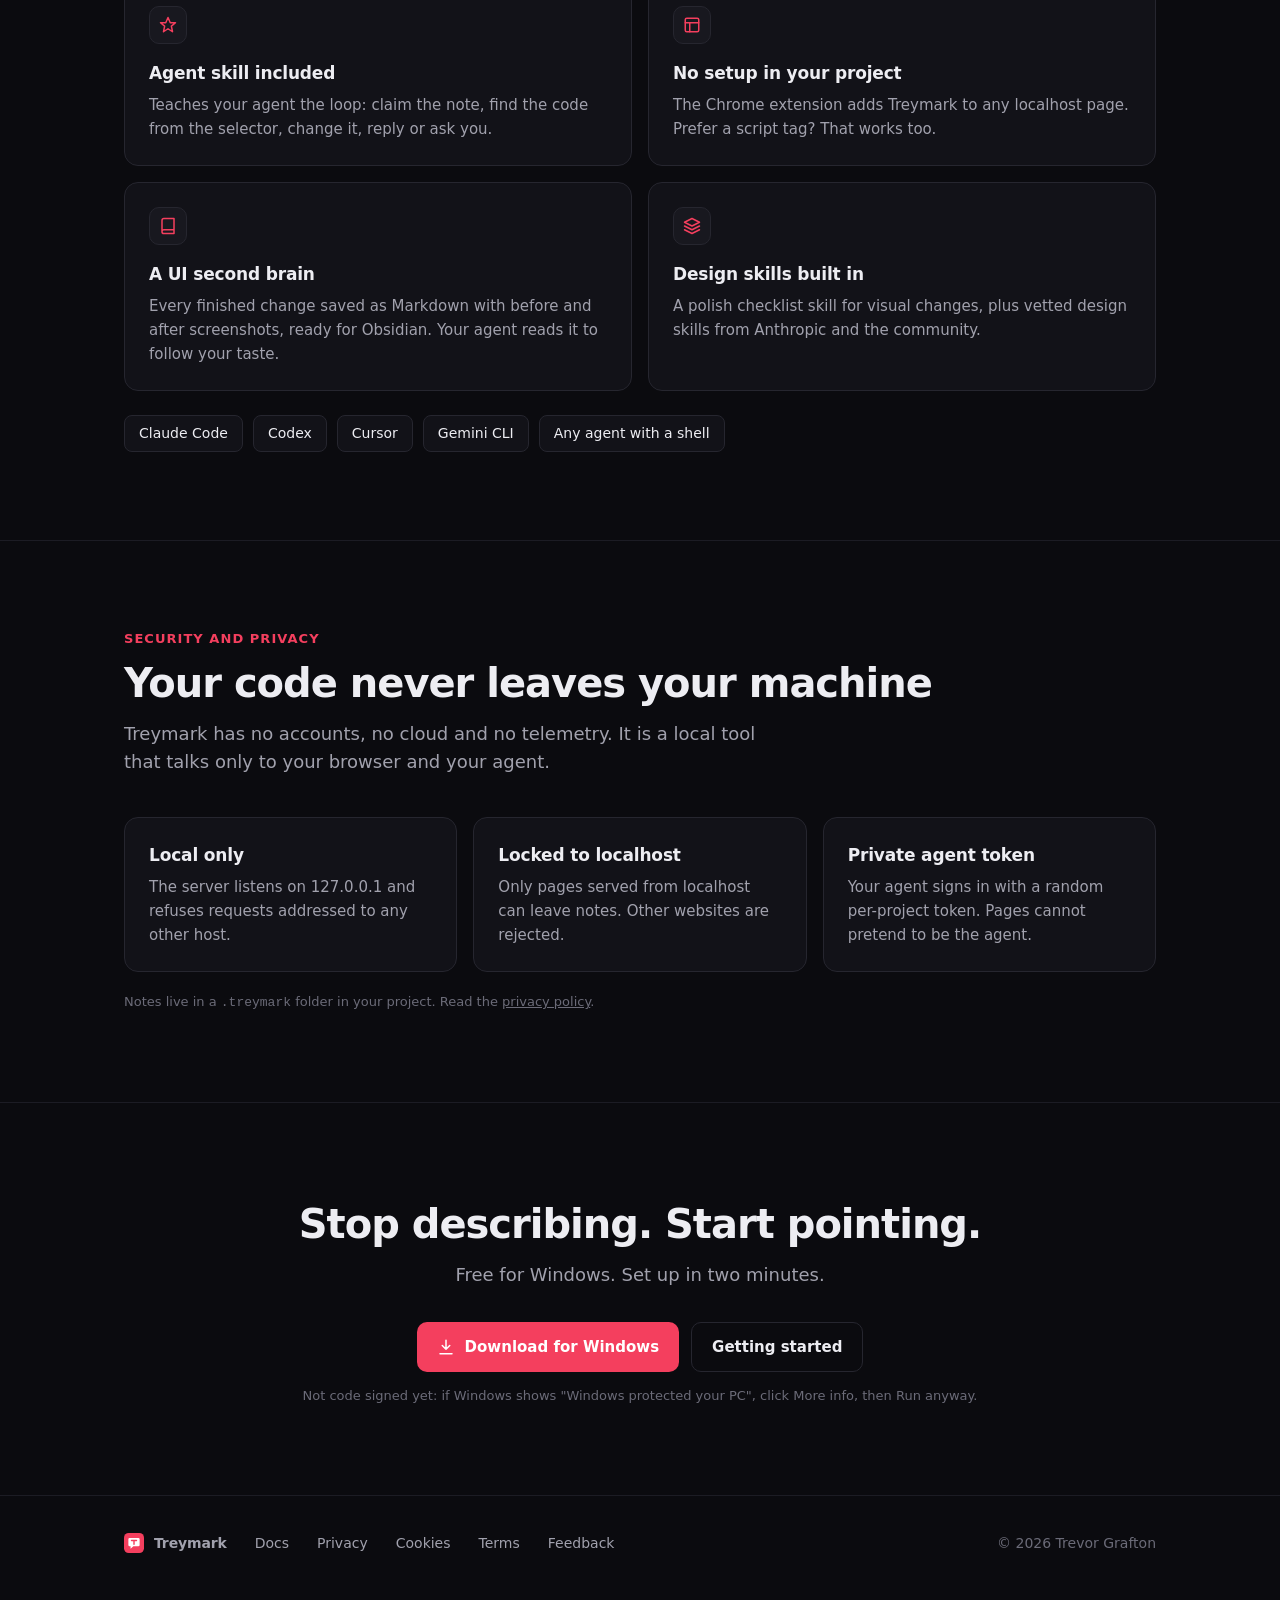
==== commit e768914b: "Docs: Firefox add-on Co-Authored-By: Claude Opus 5.5 <noreply@anthropic.com>" ====
--- a/docs/index.html
+++ b/docs/index.html
@@ -32,7 +32,7 @@
       <svg viewBox="0 0 24 24"><path d="M12 3v12m0 0-5-5m5 5 5-5M4 21h16"/></svg>Download for Windows</a>
     <a class="btn btn-ghost" href="start.html">Read the docs</a>
   </div>
-  <p class="fine">Free · Windows 10 and 11 · Chrome or Edge · runs entirely on your machine</p>
+  <p class="fine">Free · Windows 10 and 11 · Chrome, Edge or Firefox · runs entirely on your machine</p>
 
   <div class="mock" aria-label="Treymark note on a web page">
     <div class="mock-bar"><i></i><i></i><i></i><span class="url">localhost:3000</span></div>
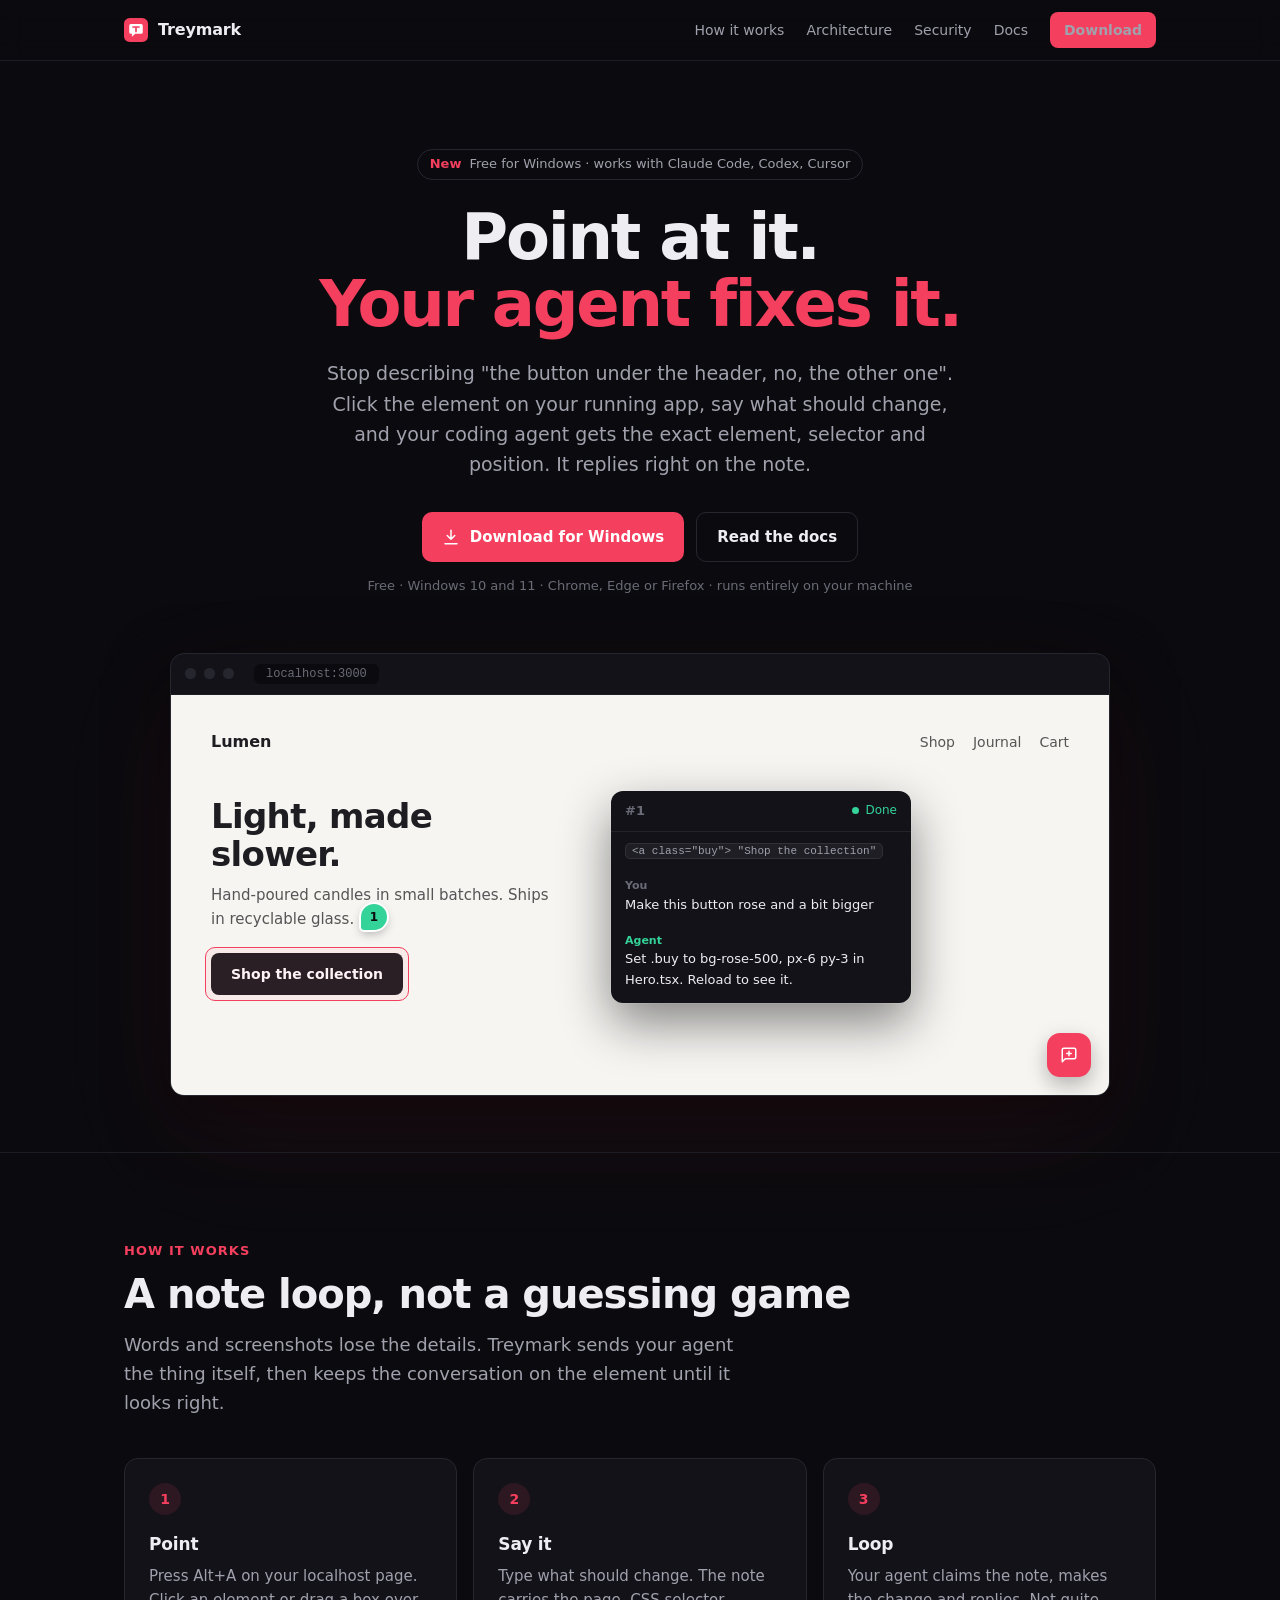
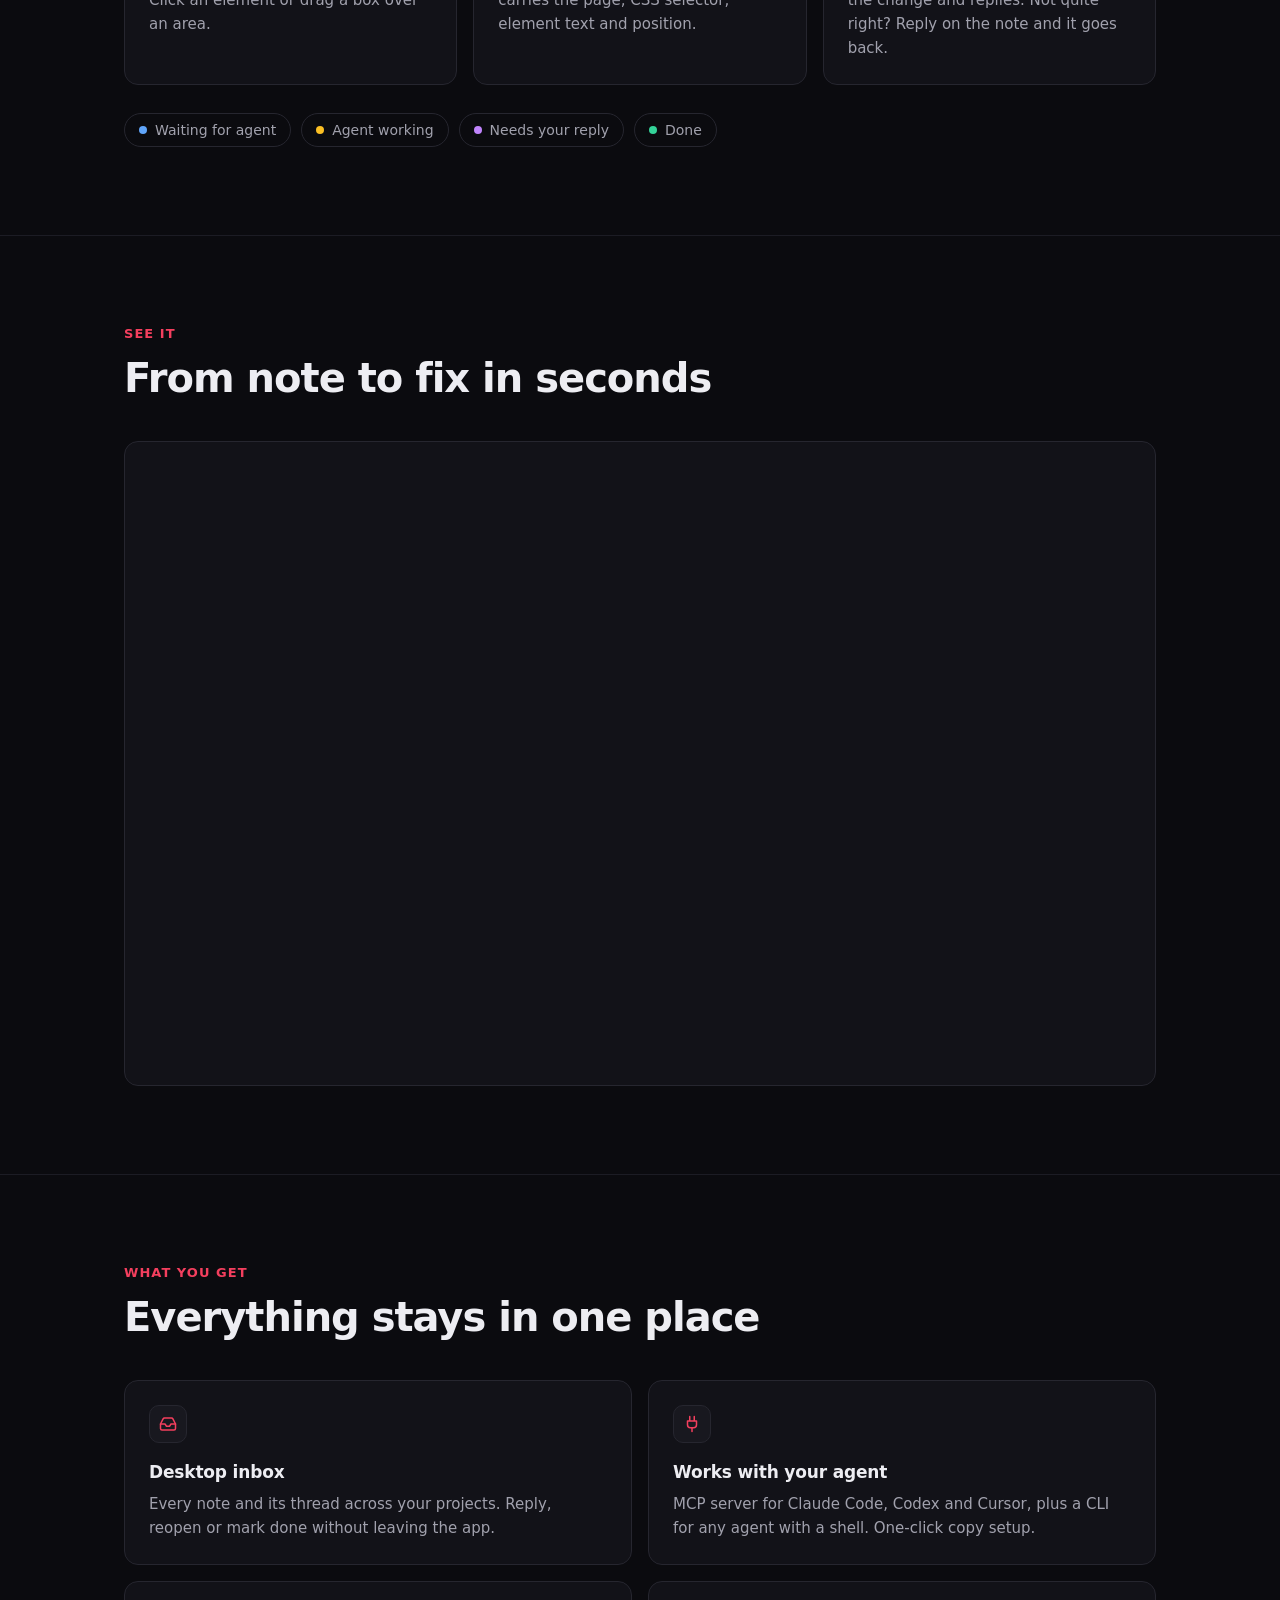
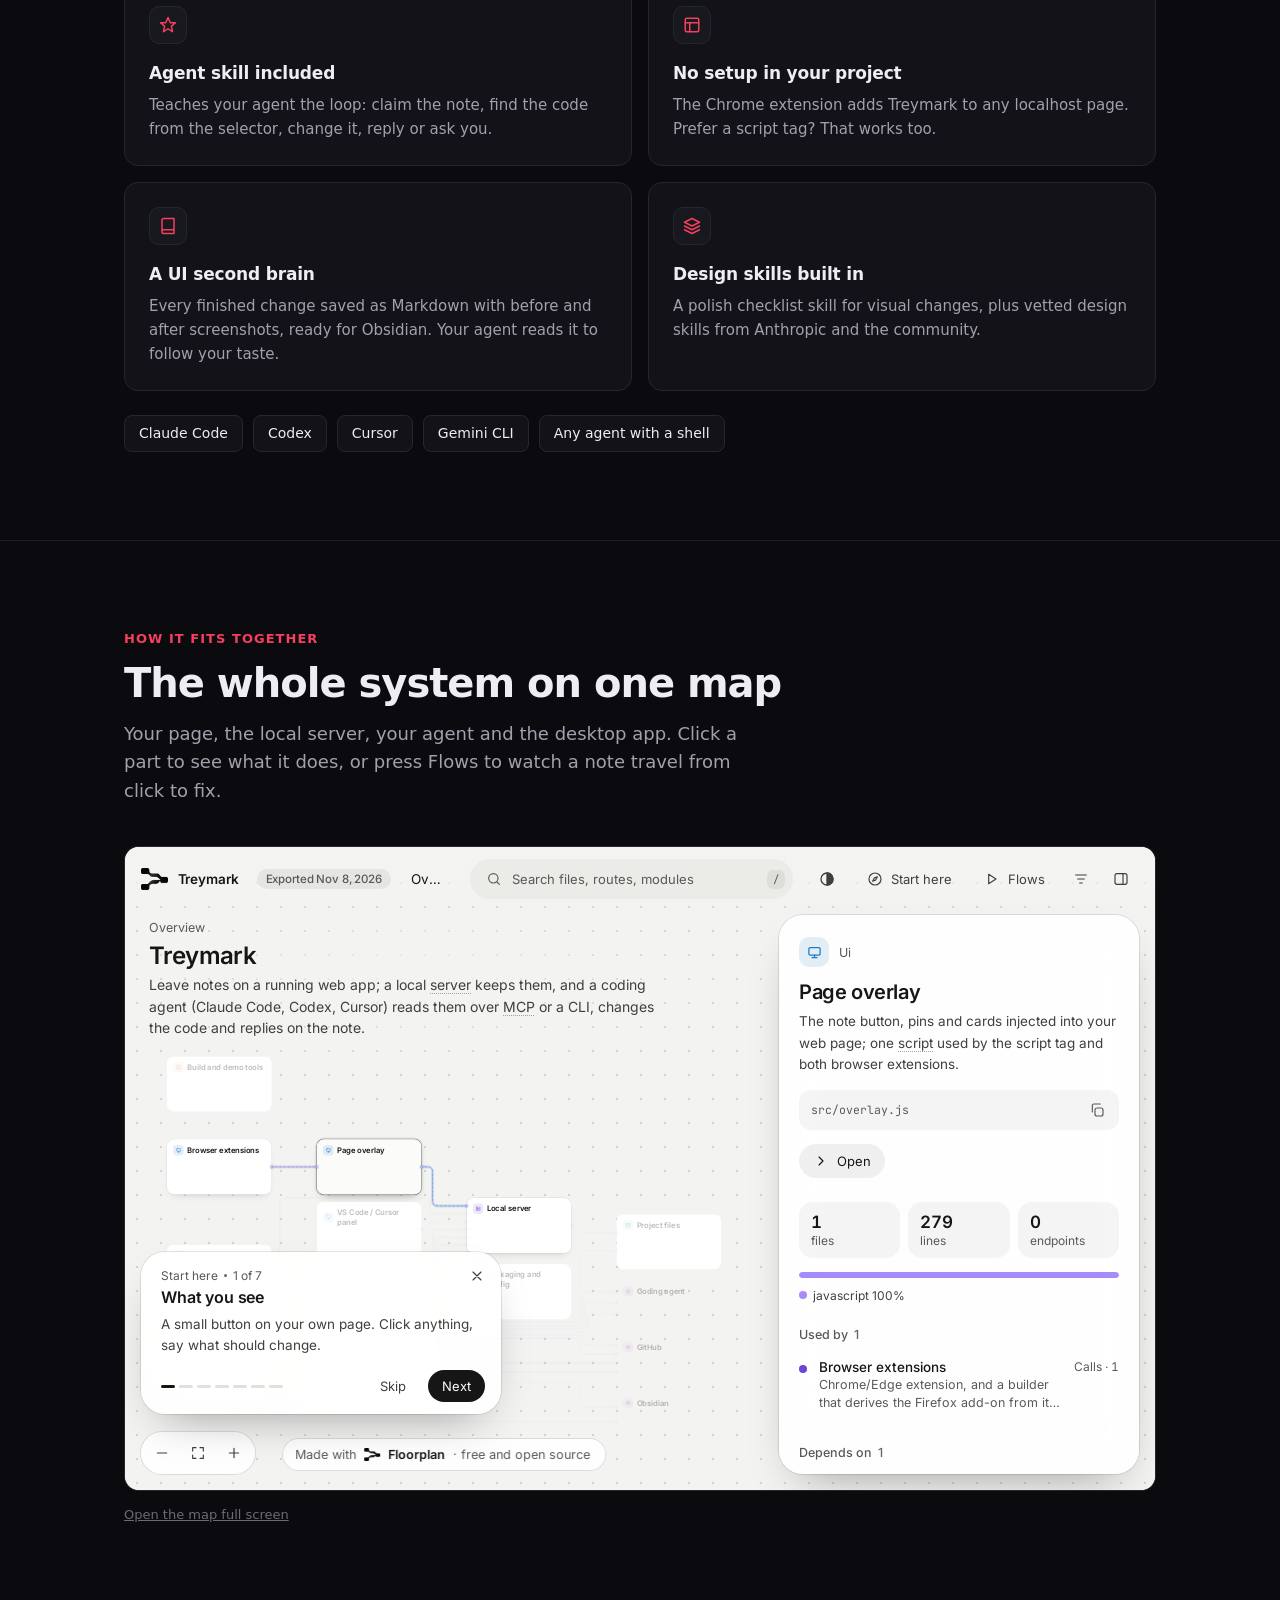
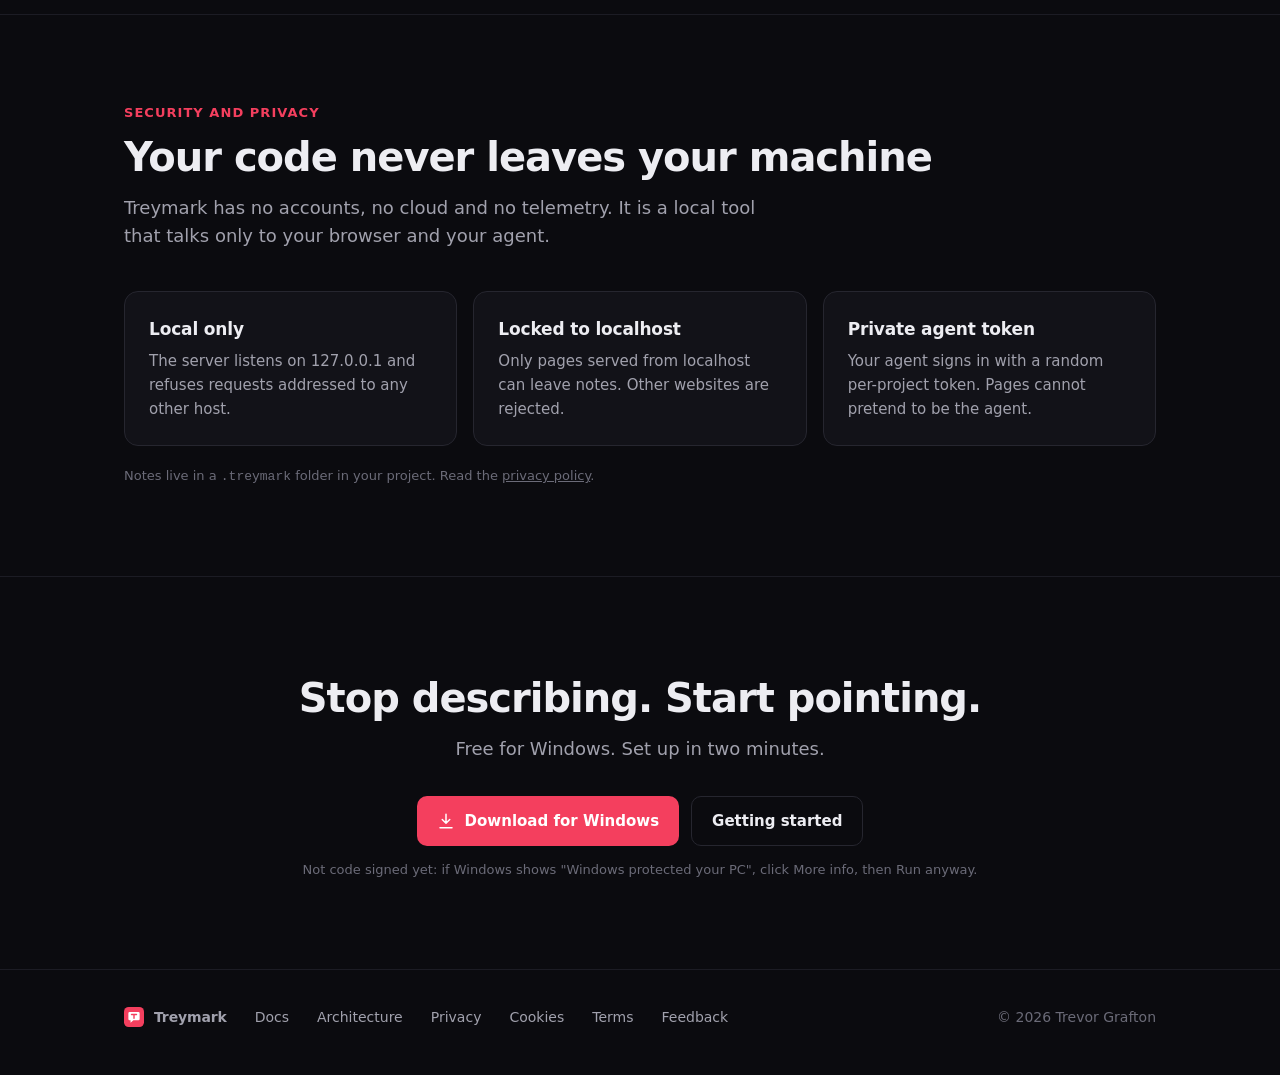
==== commit 6c7372b0: "Website: architecture map (floorplan) and link Co-Authored-By: Claude Sonnet 5.5 <noreply@anthropic." ====
--- a/docs/index.html
+++ b/docs/index.html
@@ -17,6 +17,7 @@
   <a class="brand" href="./"><img src="logo.svg" alt="" width="24" height="24">Treymark</a>
   <div class="links">
     <a class="hide-sm" href="#how">How it works</a>
+    <a class="hide-sm" href="#architecture">Architecture</a>
     <a class="hide-sm" href="#security">Security</a>
     <a href="start.html">Docs</a>
     <a class="btn btn-primary btn-sm" href="https://github.com/graftonatwit/treymark-releases/releases/latest">Download</a>
@@ -90,6 +91,14 @@
   <div class="agents"><span>Claude Code</span><span>Codex</span><span>Cursor</span><span>Gemini CLI</span><span>Any agent with a shell</span></div>
 </div></section>
 
+<section id="architecture"><div class="wrap">
+  <div class="kicker">How it fits together</div>
+  <h2>The whole system on one map</h2>
+  <p class="lead">Your page, the local server, your agent and the desktop app. Click a part to see what it does, or press Flows to watch a note travel from click to fix.</p>
+  <div class="video" style="padding:0"><iframe src="architecture.html" title="Treymark architecture map" loading="lazy" style="width:100%;height:100%;border:0;border-radius:14px"></iframe></div>
+  <p class="fine" style="margin-top:14px"><a href="architecture.html">Open the map full screen</a></p>
+</div></section>
+
 <section id="security"><div class="wrap">
   <div class="kicker">Security and privacy</div>
   <h2>Your code never leaves your machine</h2>
@@ -116,6 +125,7 @@
 <footer><div class="wrap">
   <a class="brand" href="./"><img src="logo.svg" alt="" width="20" height="20">Treymark</a>
   <a href="start.html">Docs</a>
+  <a href="architecture.html">Architecture</a>
   <a href="privacy.html">Privacy</a>
   <a href="cookies.html">Cookies</a>
   <a href="terms.html">Terms</a>
--- a/docs/site.css
+++ b/docs/site.css
@@ -88,7 +88,8 @@
 .agents span { border: 1px solid var(--line); background: var(--panel); border-radius: 8px; padding: 6px 14px; font-weight: 500; font-size: 14px; }
 .video { margin-top: 40px; aspect-ratio: 16/9; border: 1px dashed var(--line); border-radius: 14px; display: grid; place-items: center; color: var(--ink-3); background: var(--panel); }
 .video video { width: 100%; height: 100%; border-radius: 14px; display: block; }
-.video:has(video) { border-style: solid; aspect-ratio: 16/10; overflow: hidden; }
+.video:has(video), .video:has(iframe) { border-style: solid; aspect-ratio: 16/10; overflow: hidden; }
+@media (max-width: 820px) { .video:has(iframe) { aspect-ratio: 3/4; } }
 .final { text-align: center; }
 .final .lead { margin: 0 auto; }
 
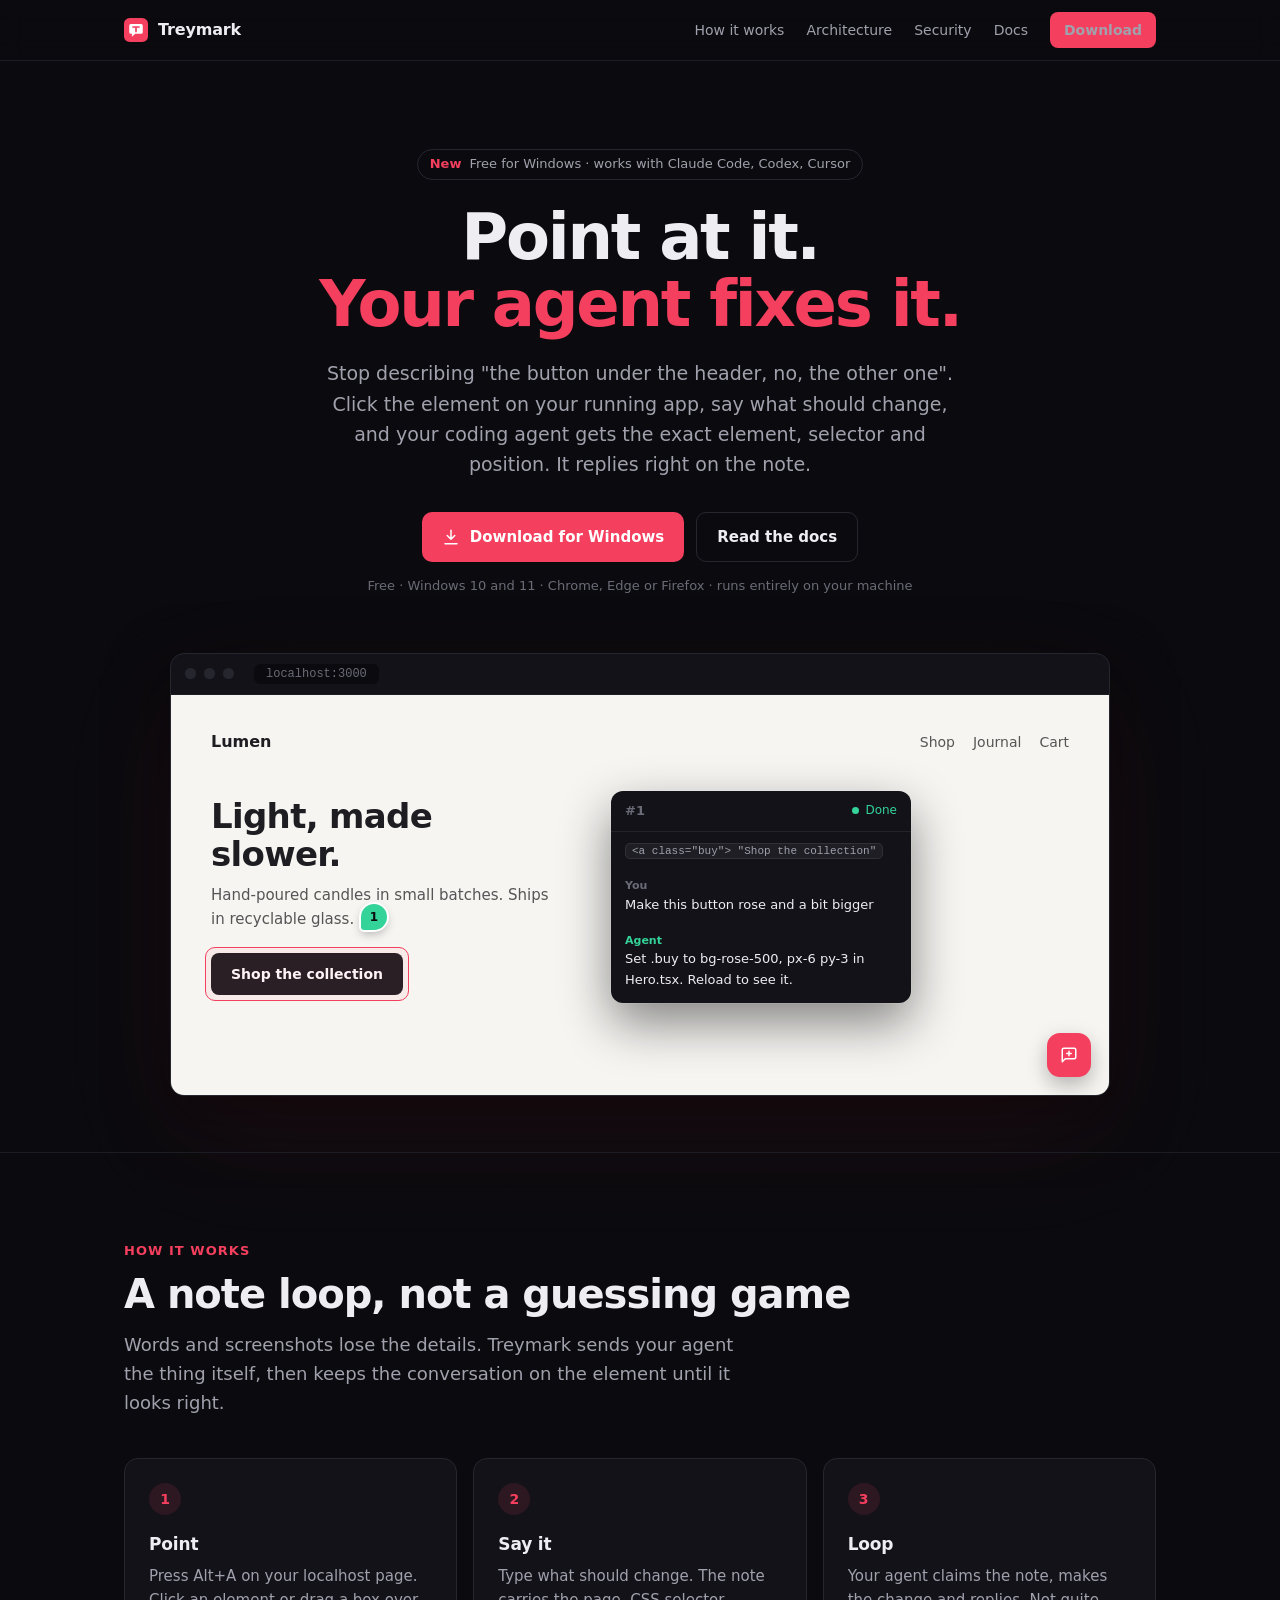
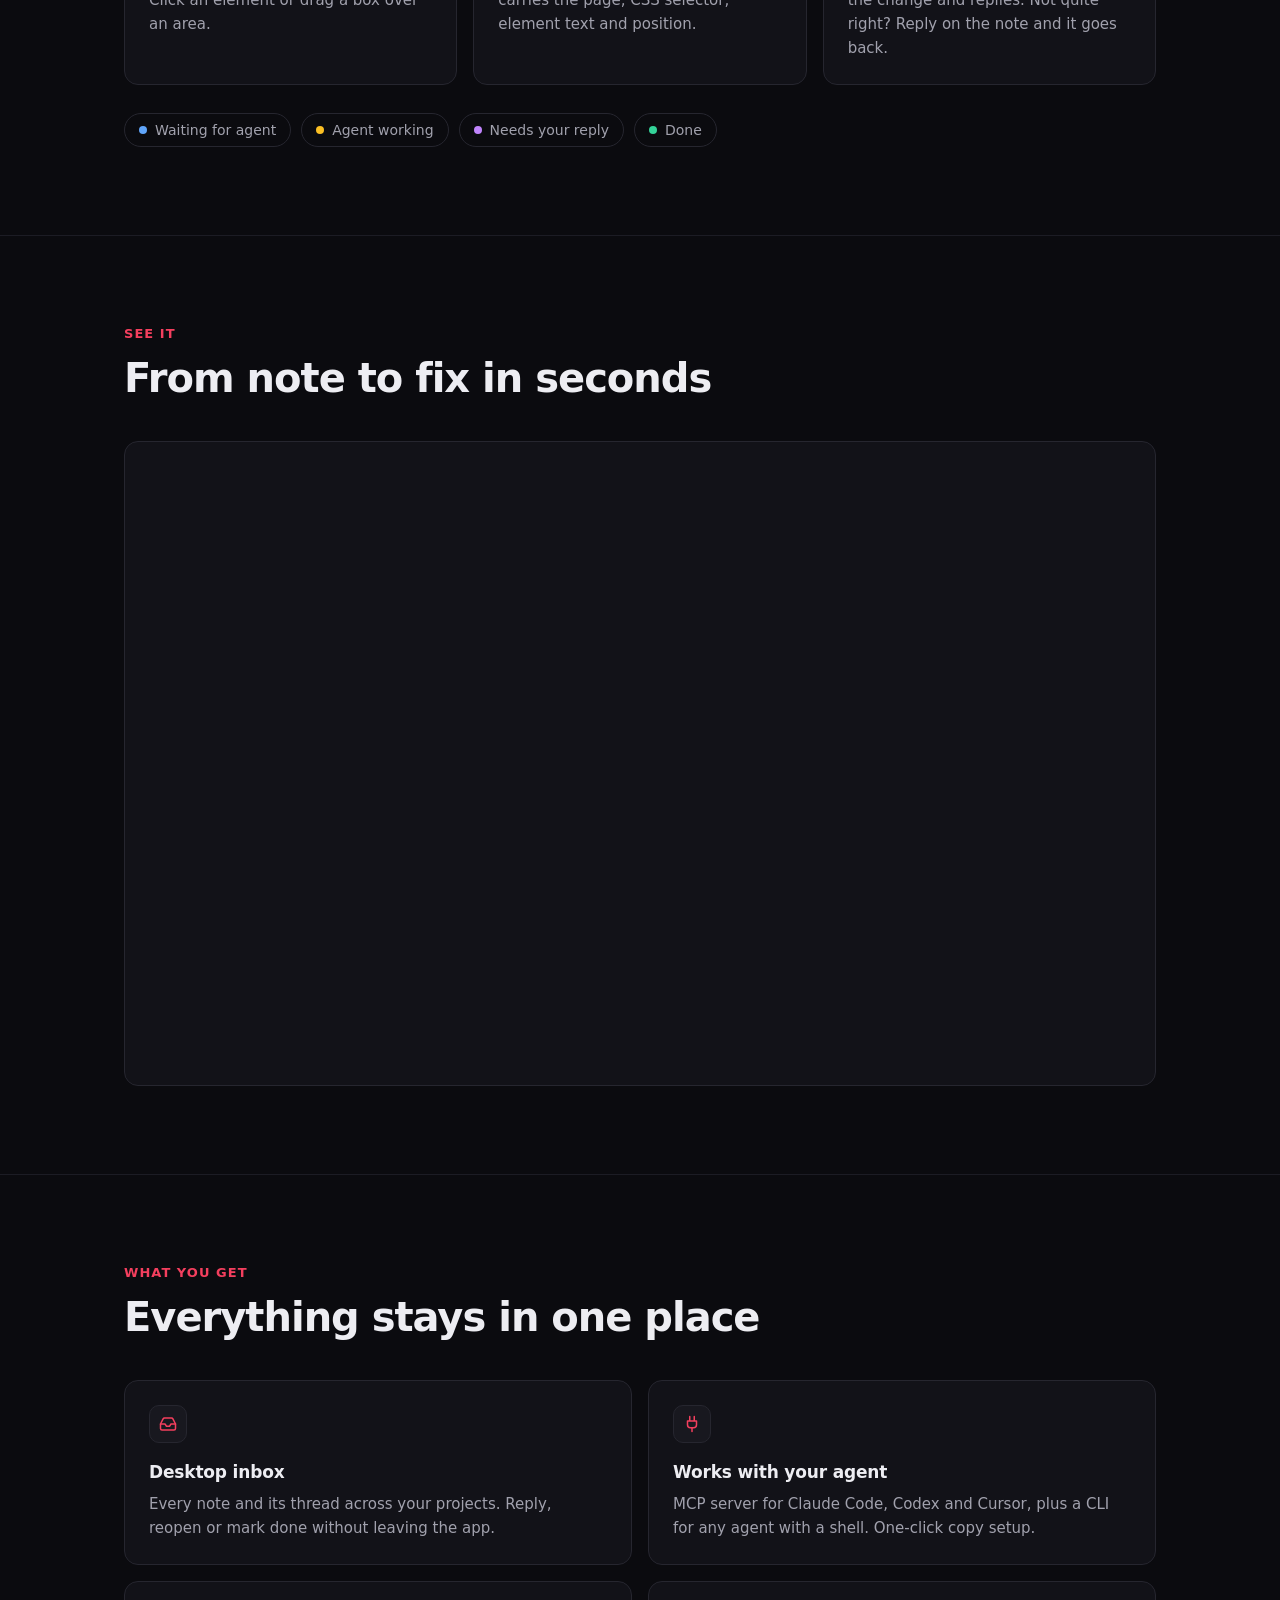
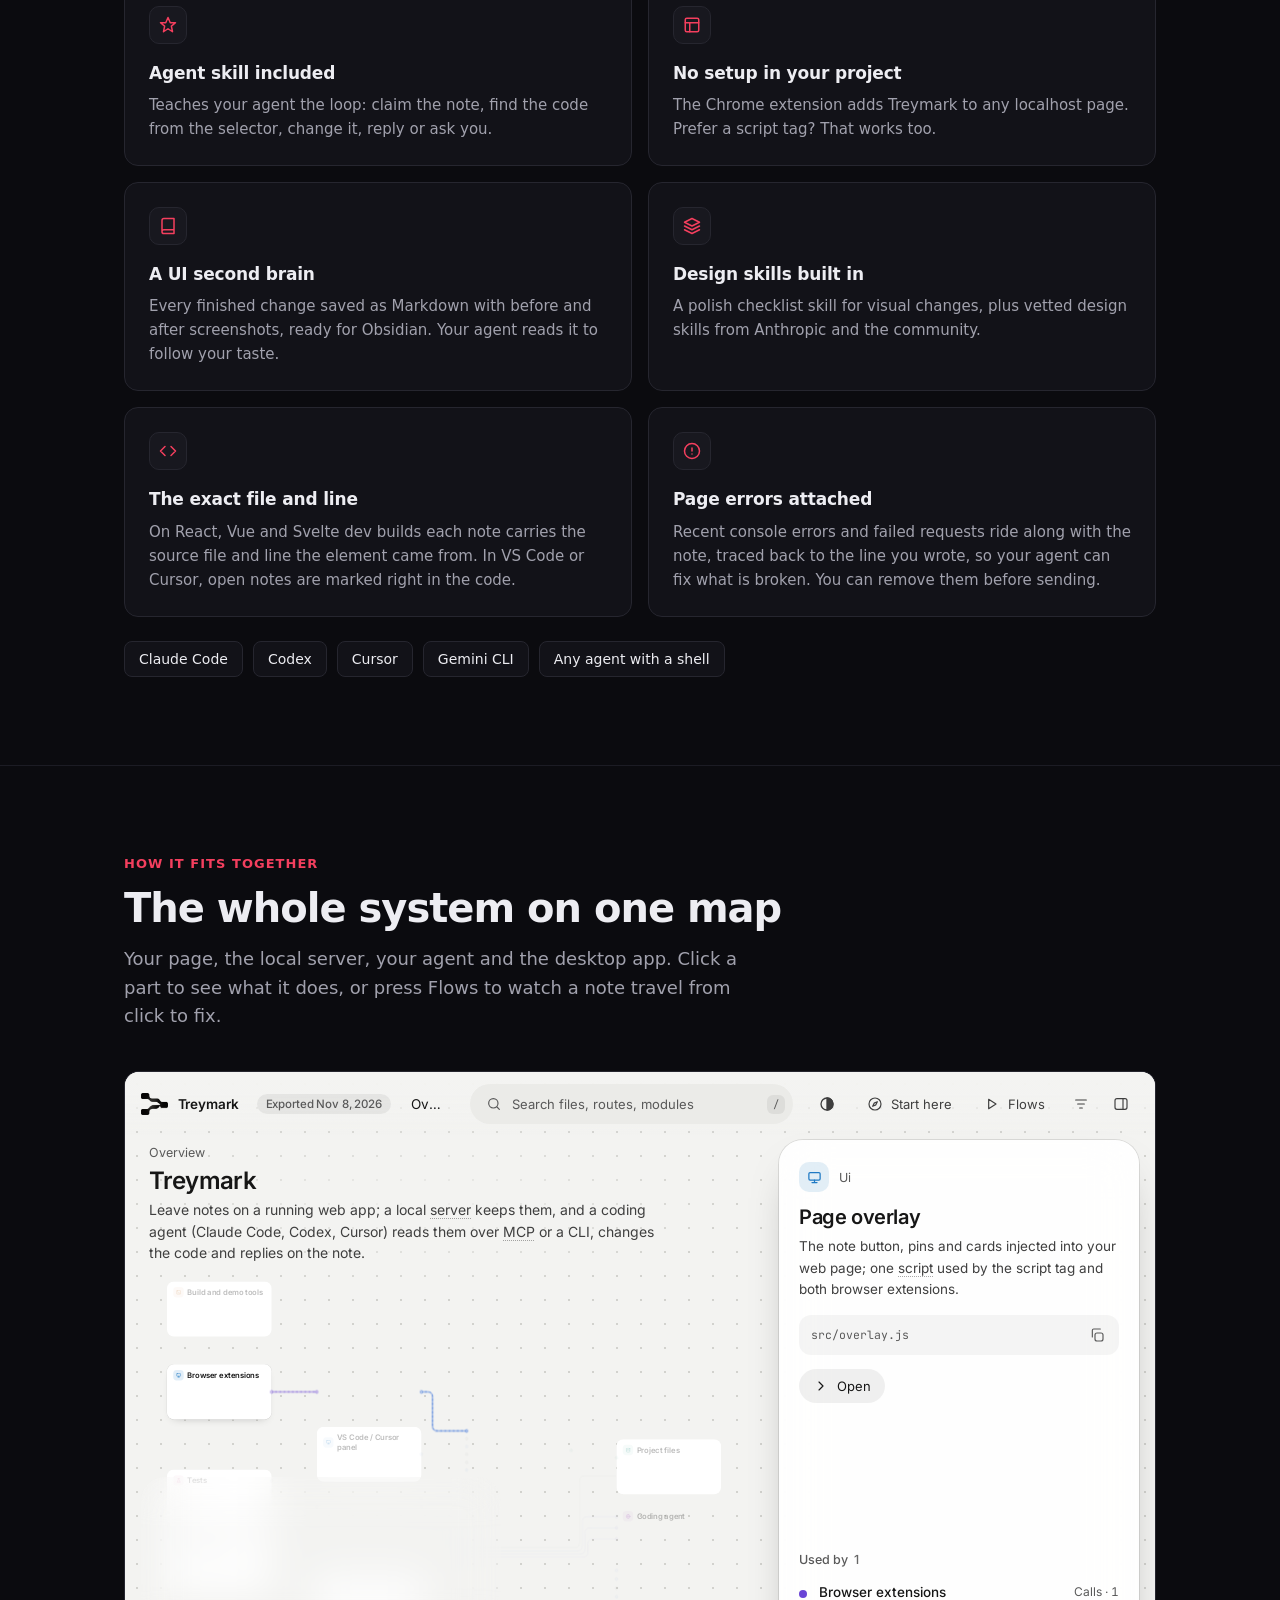
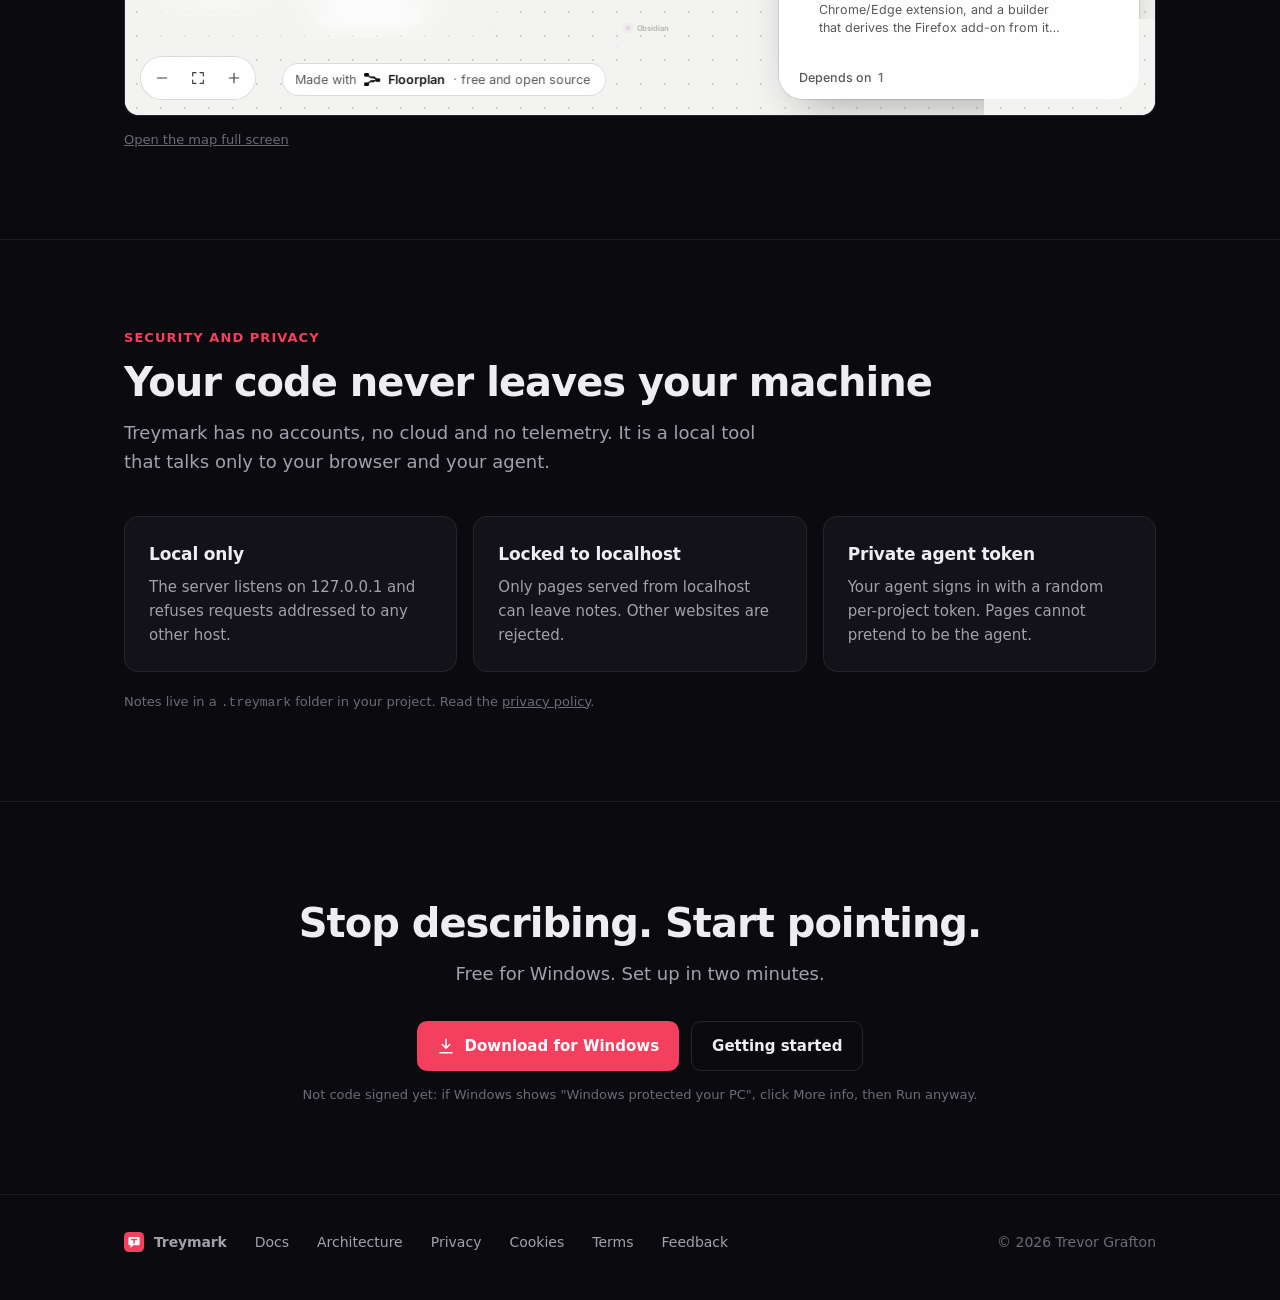
==== commit d938a67f: "Docs: 0.9.0 file and line, page errors, editor marks, before/after Co-Authored-By: Claude Sonnet 5.5" ====
--- a/docs/index.html
+++ b/docs/index.html
@@ -87,6 +87,8 @@
     <div class="tile"><div class="ic"><svg viewBox="0 0 24 24"><rect x="3" y="3" width="18" height="18" rx="2"/><path d="M3 9h18M9 21V9"/></svg></div><h3>No setup in your project</h3><p>The Chrome extension adds Treymark to any localhost page. Prefer a script tag? That works too.</p></div>
     <div class="tile"><div class="ic"><svg viewBox="0 0 24 24"><path d="M4 19.5v-15A2.5 2.5 0 0 1 6.5 2H20v20H6.5a2.5 2.5 0 0 1 0-5H20"/></svg></div><h3>A UI second brain</h3><p>Every finished change saved as Markdown with before and after screenshots, ready for Obsidian. Your agent reads it to follow your taste.</p></div>
     <div class="tile"><div class="ic"><svg viewBox="0 0 24 24"><path d="M12 2 2 7l10 5 10-5-10-5zM2 17l10 5 10-5M2 12l10 5 10-5"/></svg></div><h3>Design skills built in</h3><p>A polish checklist skill for visual changes, plus vetted design skills from Anthropic and the community.</p></div>
+    <div class="tile"><div class="ic"><svg viewBox="0 0 24 24"><path d="m16 18 6-6-6-6M8 6l-6 6 6 6"/></svg></div><h3>The exact file and line</h3><p>On React, Vue and Svelte dev builds each note carries the source file and line the element came from. In VS Code or Cursor, open notes are marked right in the code.</p></div>
+    <div class="tile"><div class="ic"><svg viewBox="0 0 24 24"><circle cx="12" cy="12" r="10"/><path d="M12 8v4M12 16h.01"/></svg></div><h3>Page errors attached</h3><p>Recent console errors and failed requests ride along with the note, traced back to the line you wrote, so your agent can fix what is broken. You can remove them before sending.</p></div>
   </div>
   <div class="agents"><span>Claude Code</span><span>Codex</span><span>Cursor</span><span>Gemini CLI</span><span>Any agent with a shell</span></div>
 </div></section>
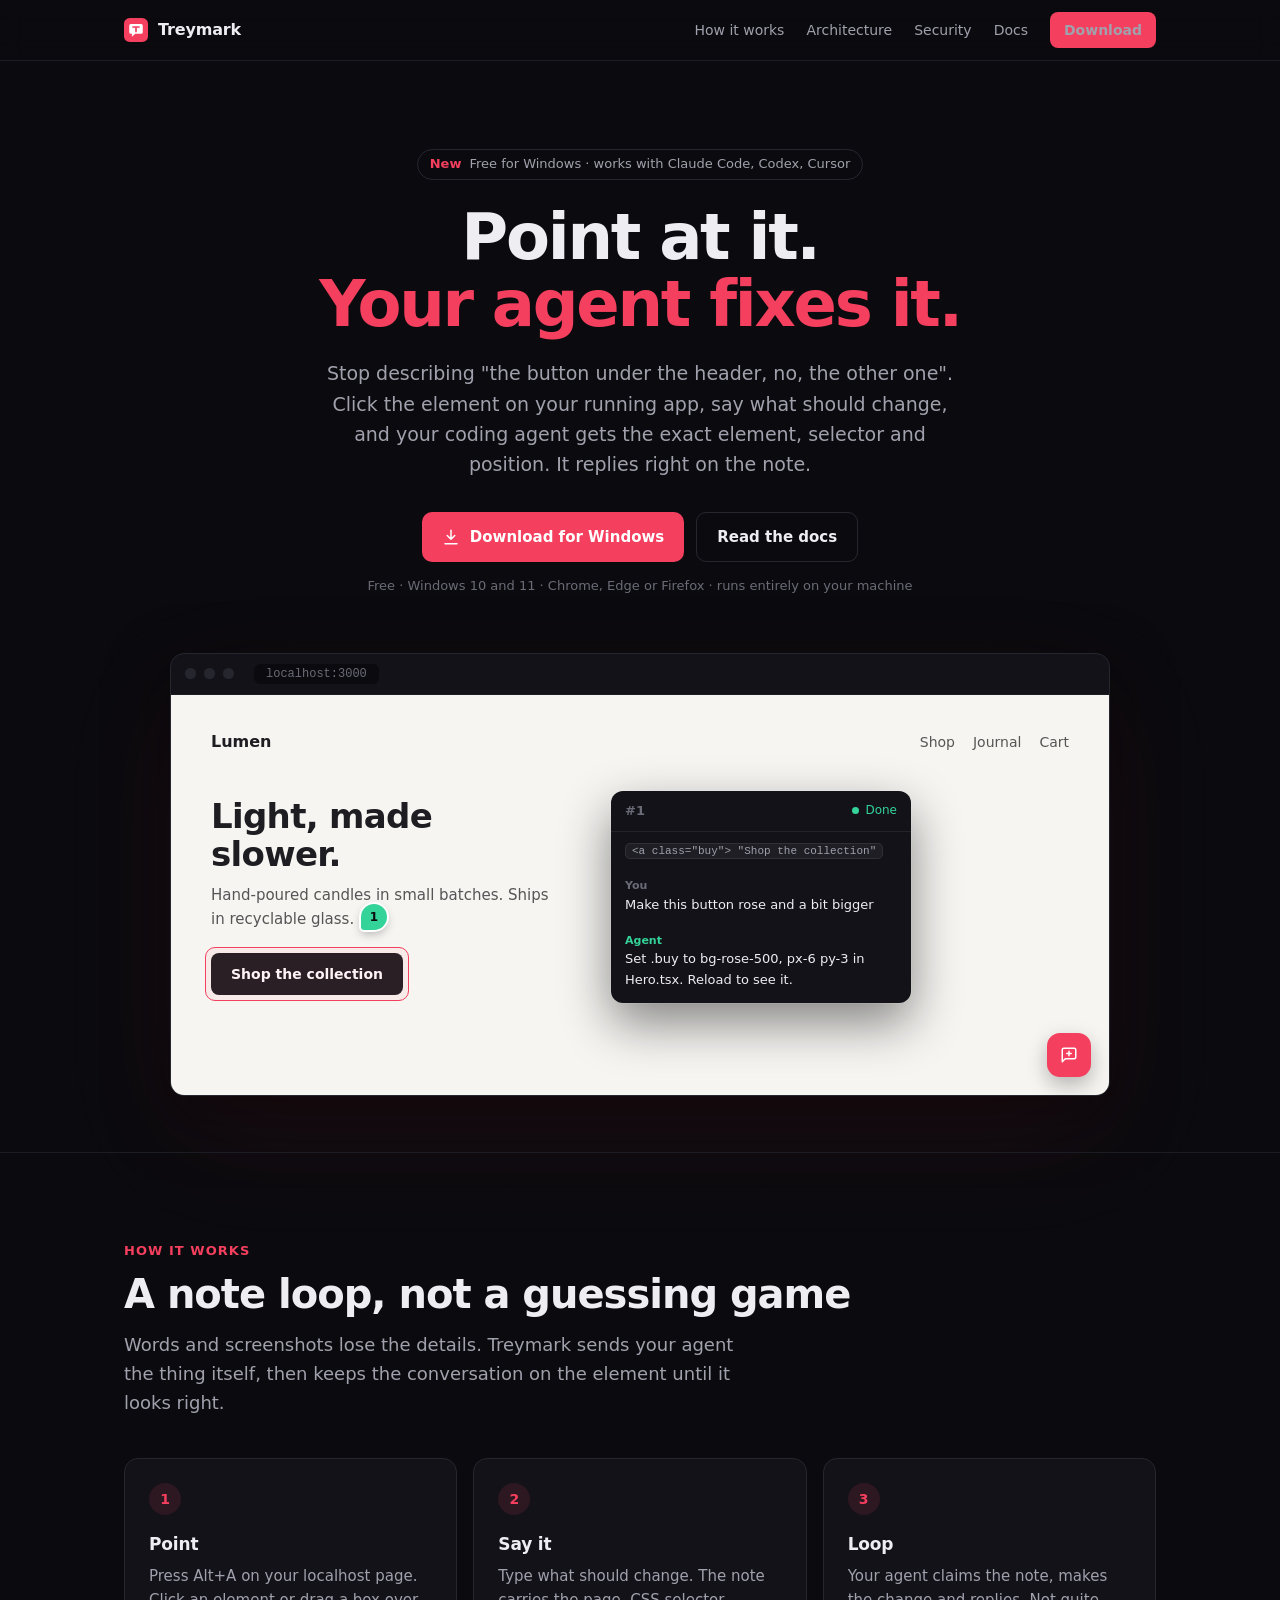
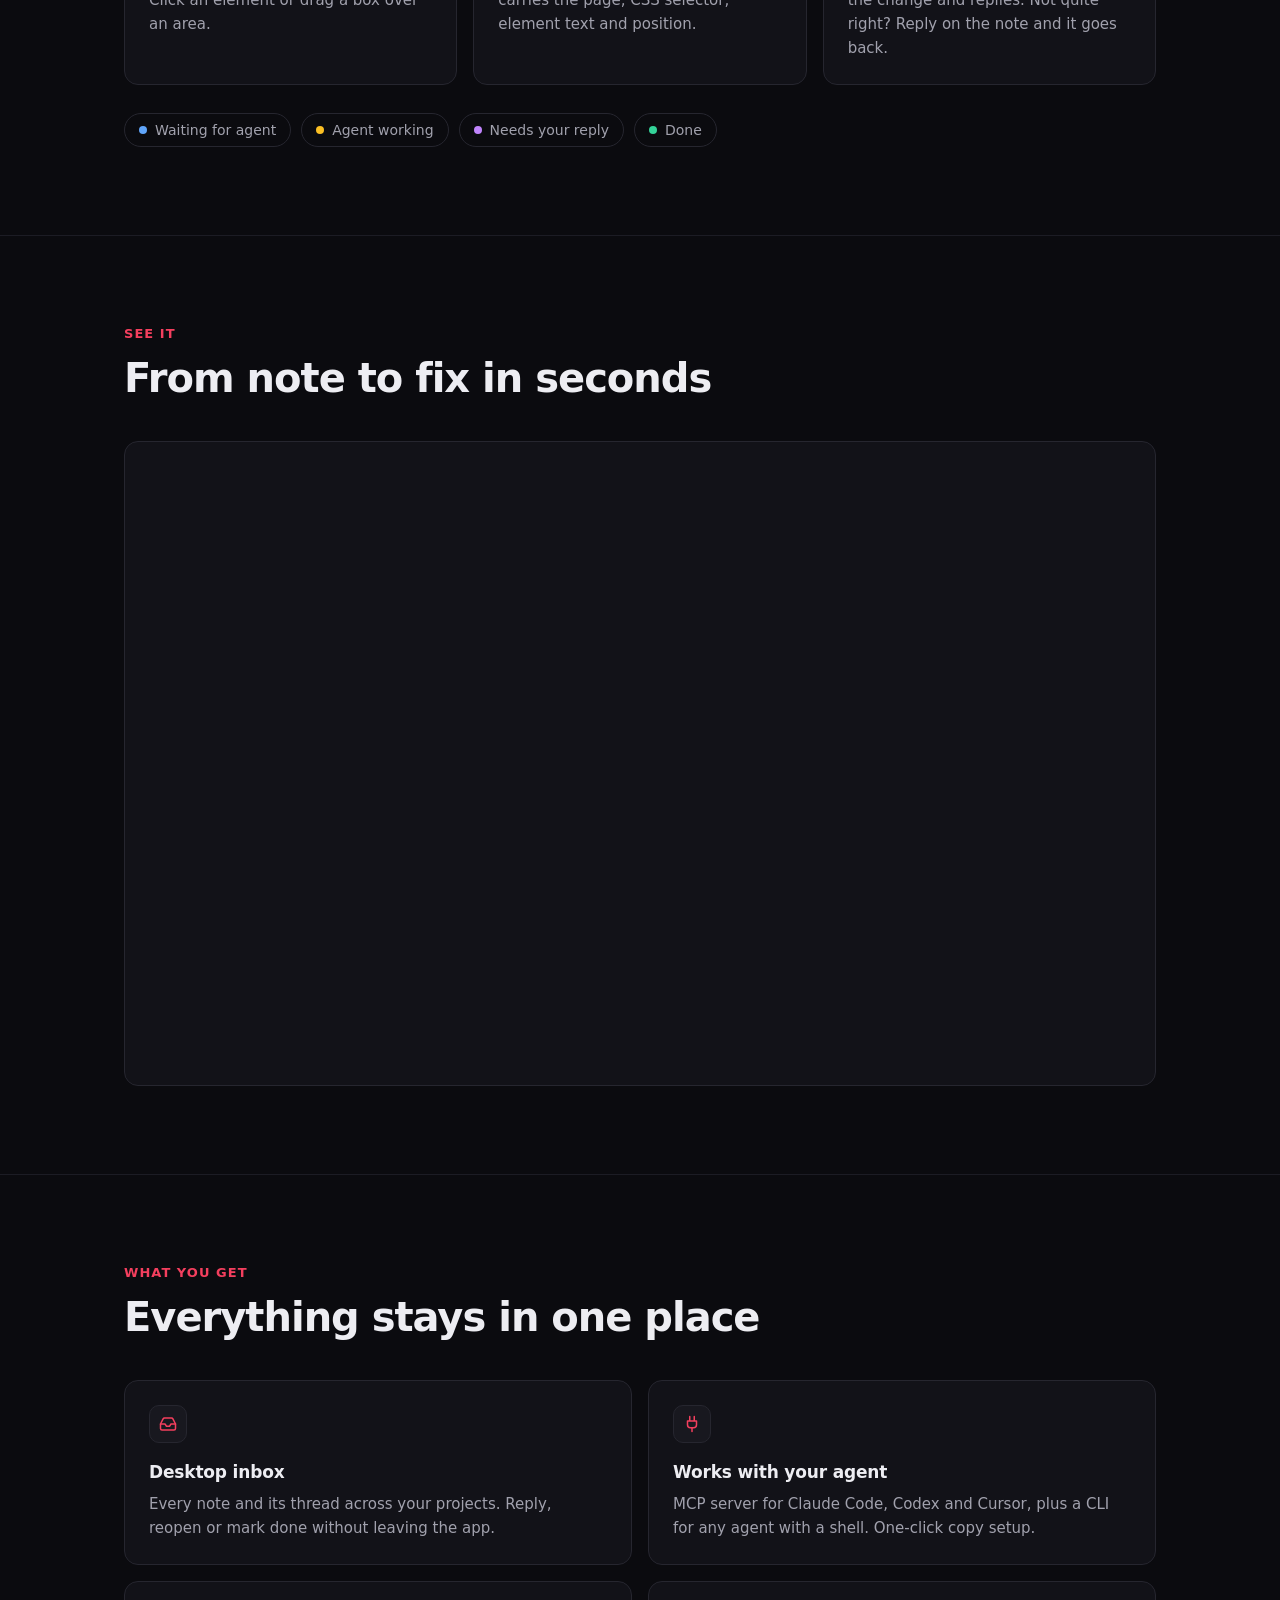
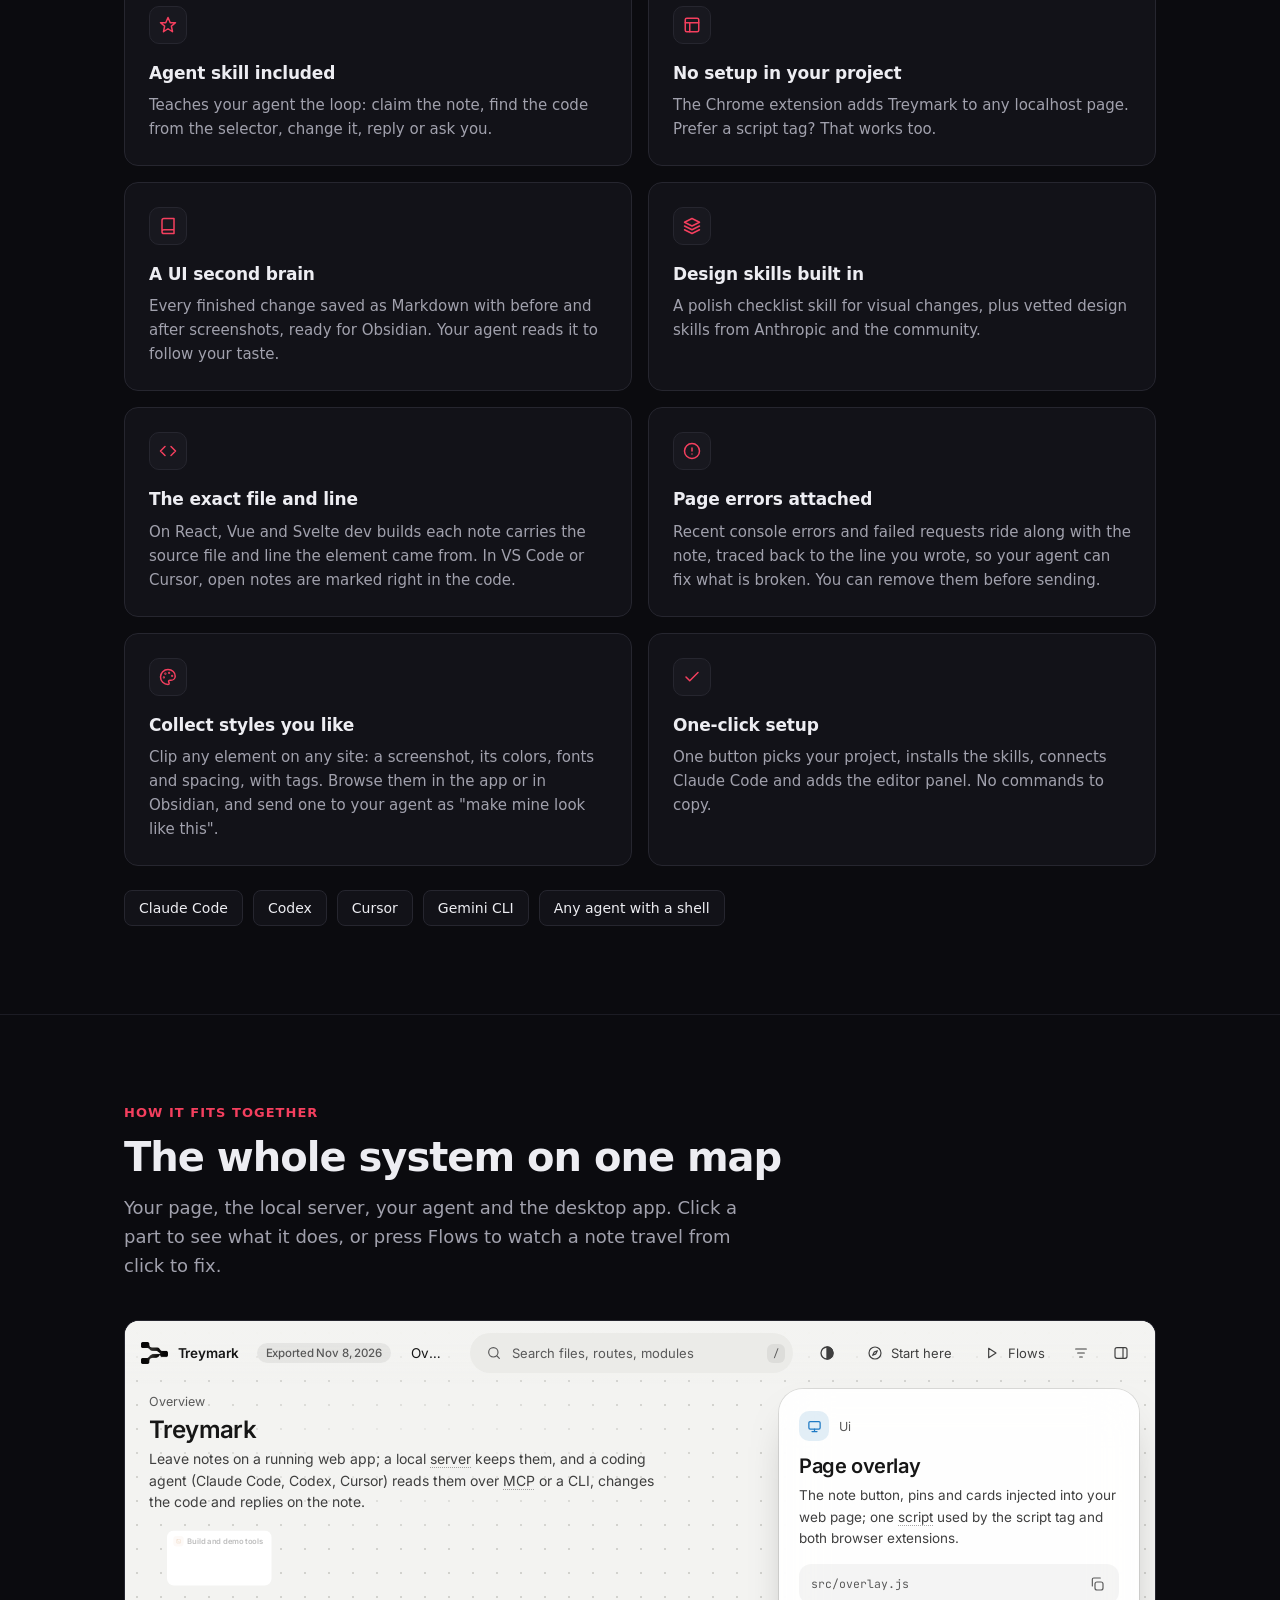
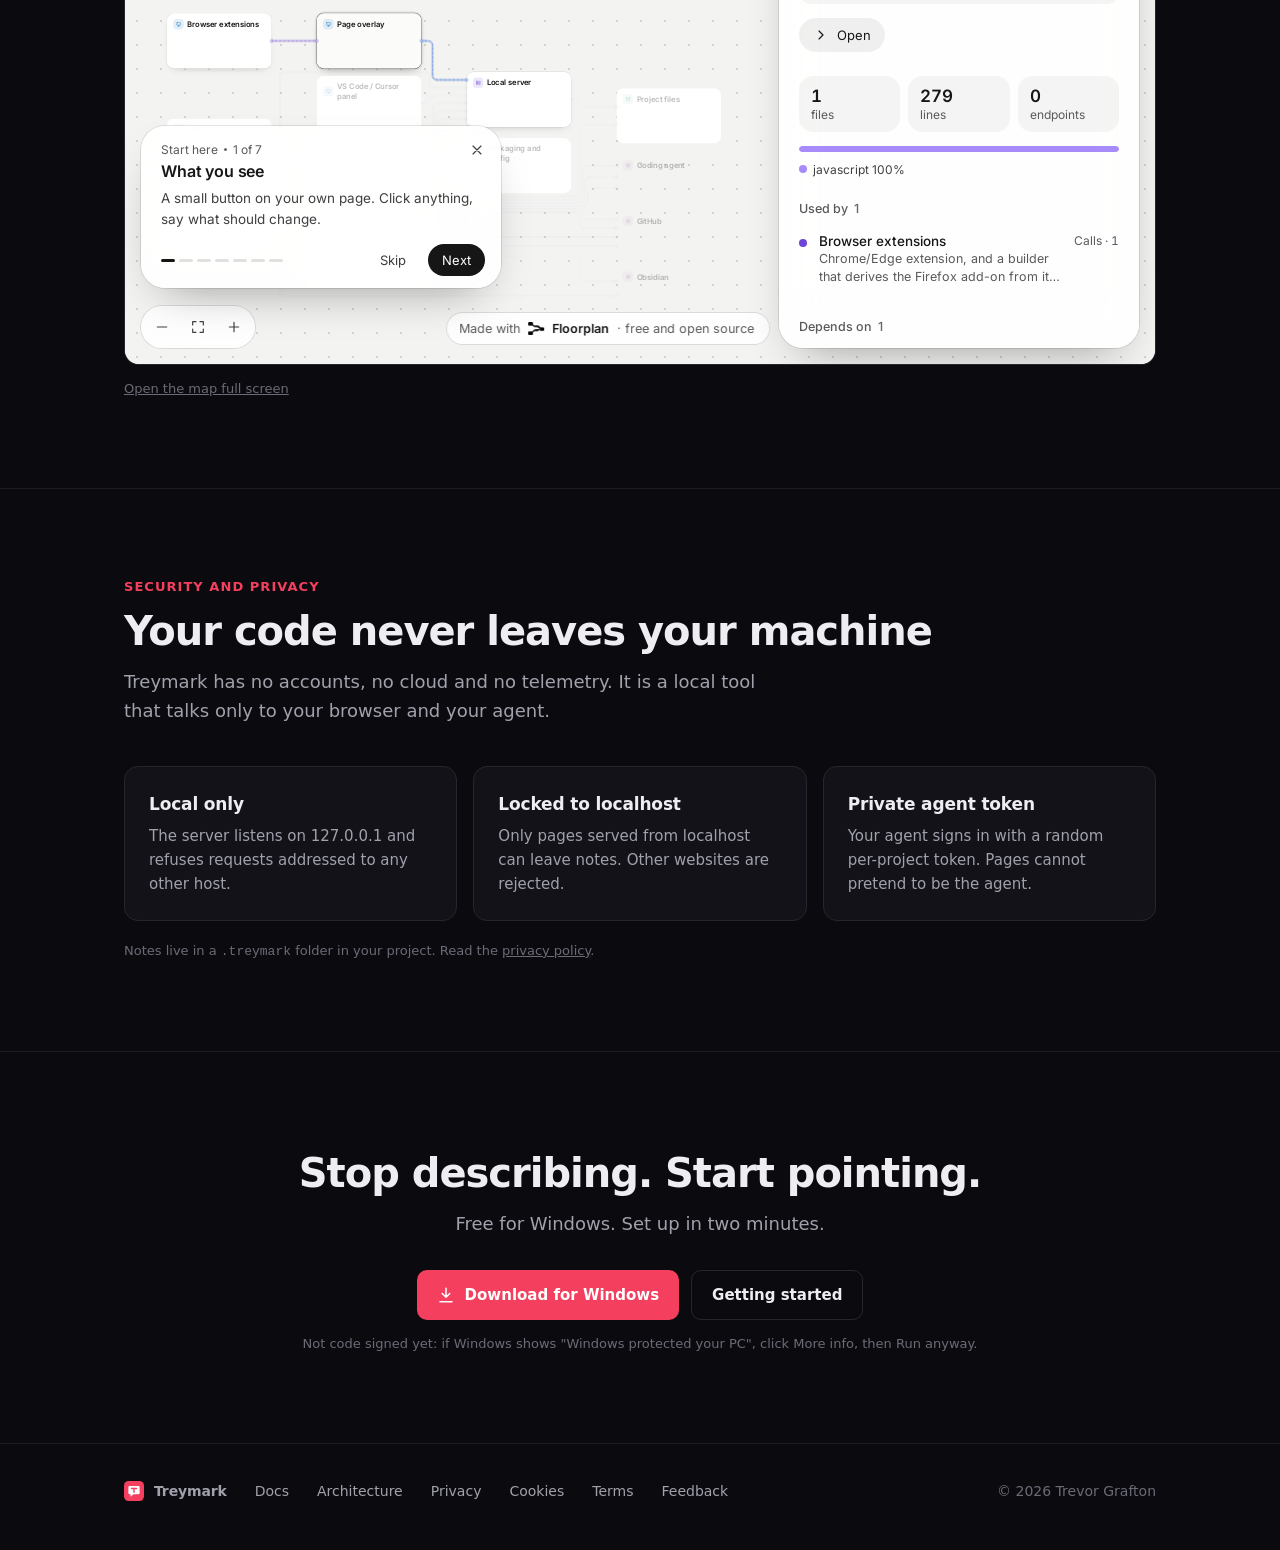
==== commit 40f4cdd2: "Docs: one-click setup and style clips Co-Authored-By: Claude Sonnet 5.5 <noreply@anthropic.com>" ====
--- a/docs/index.html
+++ b/docs/index.html
@@ -89,6 +89,8 @@
     <div class="tile"><div class="ic"><svg viewBox="0 0 24 24"><path d="M12 2 2 7l10 5 10-5-10-5zM2 17l10 5 10-5M2 12l10 5 10-5"/></svg></div><h3>Design skills built in</h3><p>A polish checklist skill for visual changes, plus vetted design skills from Anthropic and the community.</p></div>
     <div class="tile"><div class="ic"><svg viewBox="0 0 24 24"><path d="m16 18 6-6-6-6M8 6l-6 6 6 6"/></svg></div><h3>The exact file and line</h3><p>On React, Vue and Svelte dev builds each note carries the source file and line the element came from. In VS Code or Cursor, open notes are marked right in the code.</p></div>
     <div class="tile"><div class="ic"><svg viewBox="0 0 24 24"><circle cx="12" cy="12" r="10"/><path d="M12 8v4M12 16h.01"/></svg></div><h3>Page errors attached</h3><p>Recent console errors and failed requests ride along with the note, traced back to the line you wrote, so your agent can fix what is broken. You can remove them before sending.</p></div>
+    <div class="tile"><div class="ic"><svg viewBox="0 0 24 24"><circle cx="13.5" cy="6.5" r=".5"/><circle cx="17.5" cy="10.5" r=".5"/><circle cx="8.5" cy="7.5" r=".5"/><circle cx="6.5" cy="12.5" r=".5"/><path d="M12 2C6.5 2 2 6.5 2 12s4.5 10 10 10c.9 0 1.6-.7 1.6-1.7 0-.4-.2-.8-.4-1.1-.3-.3-.4-.7-.4-1.1a1.6 1.6 0 0 1 1.7-1.7H16c3 0 5.6-2.5 5.6-5.5C22 6 17.5 2 12 2z"/></svg></div><h3>Collect styles you like</h3><p>Clip any element on any site: a screenshot, its colors, fonts and spacing, with tags. Browse them in the app or in Obsidian, and send one to your agent as "make mine look like this".</p></div>
+    <div class="tile"><div class="ic"><svg viewBox="0 0 24 24"><path d="M20 6 9 17l-5-5"/></svg></div><h3>One-click setup</h3><p>One button picks your project, installs the skills, connects Claude Code and adds the editor panel. No commands to copy.</p></div>
   </div>
   <div class="agents"><span>Claude Code</span><span>Codex</span><span>Cursor</span><span>Gemini CLI</span><span>Any agent with a shell</span></div>
 </div></section>
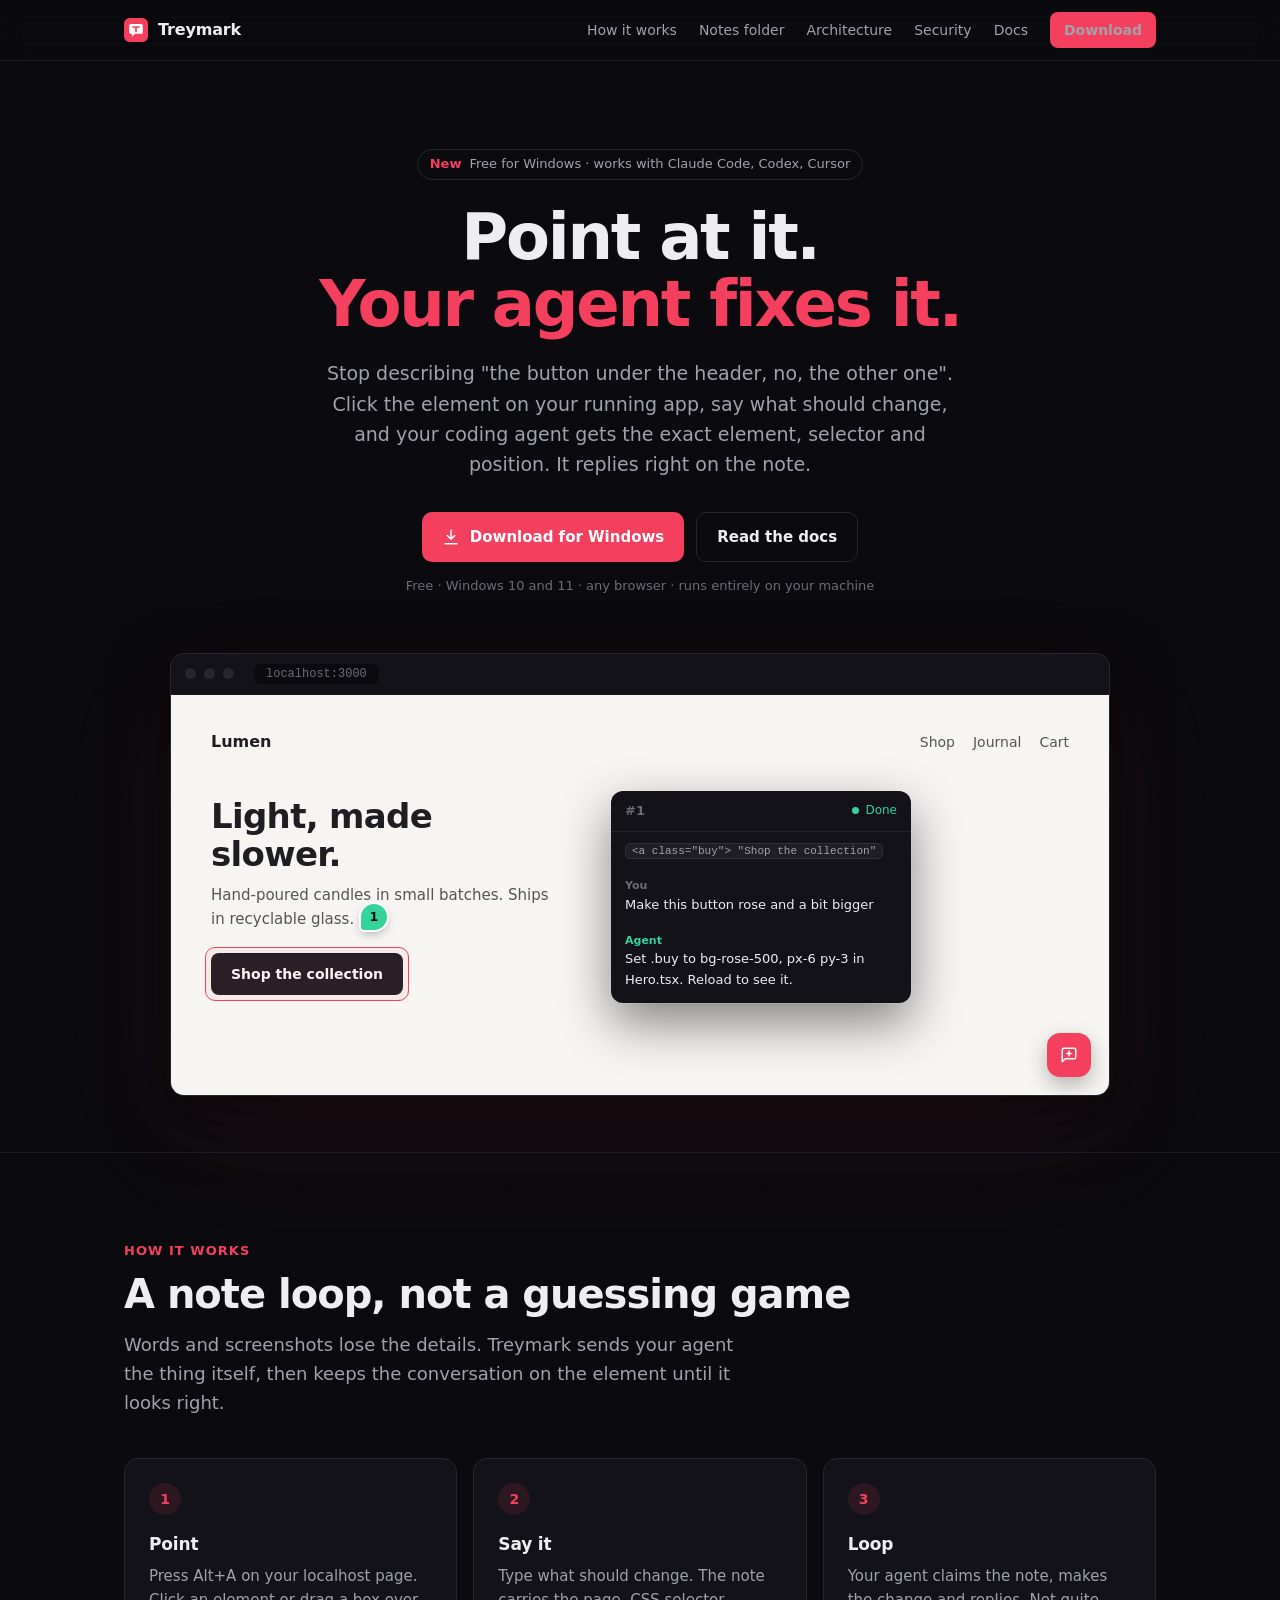
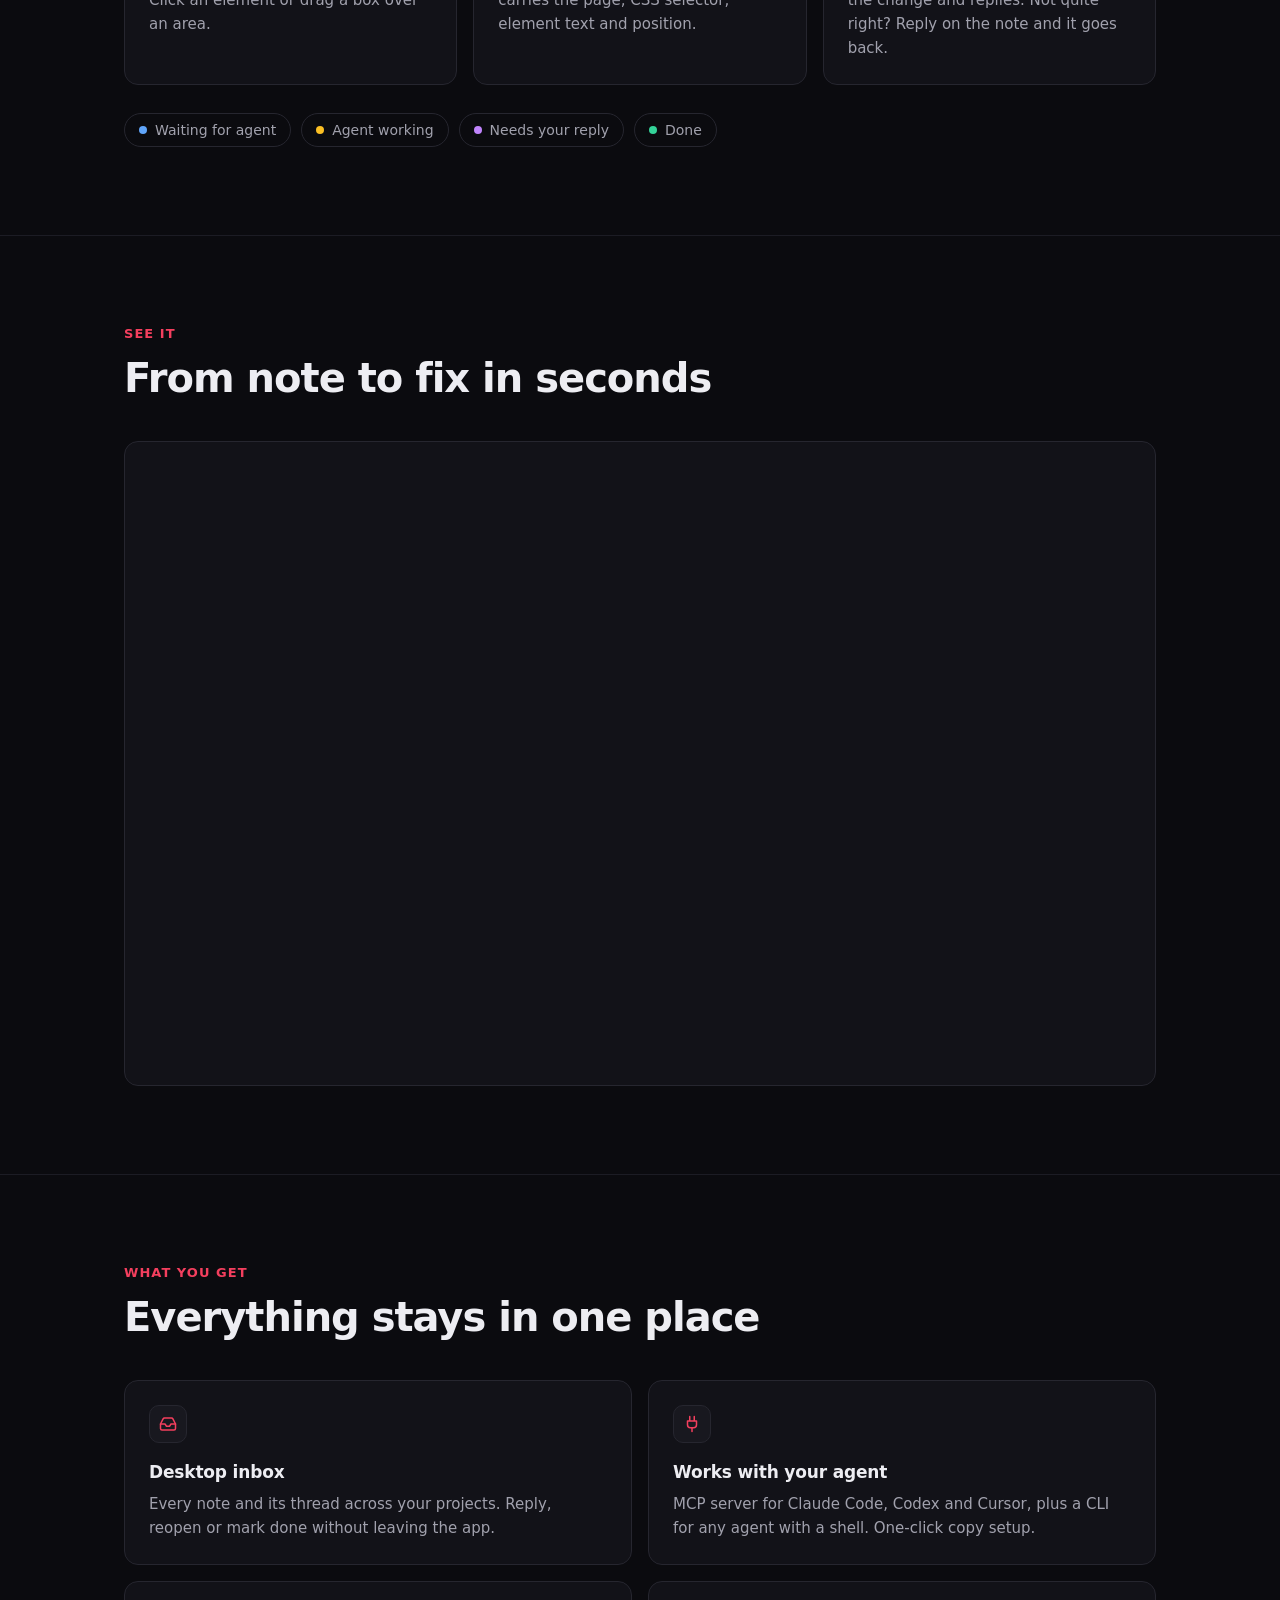
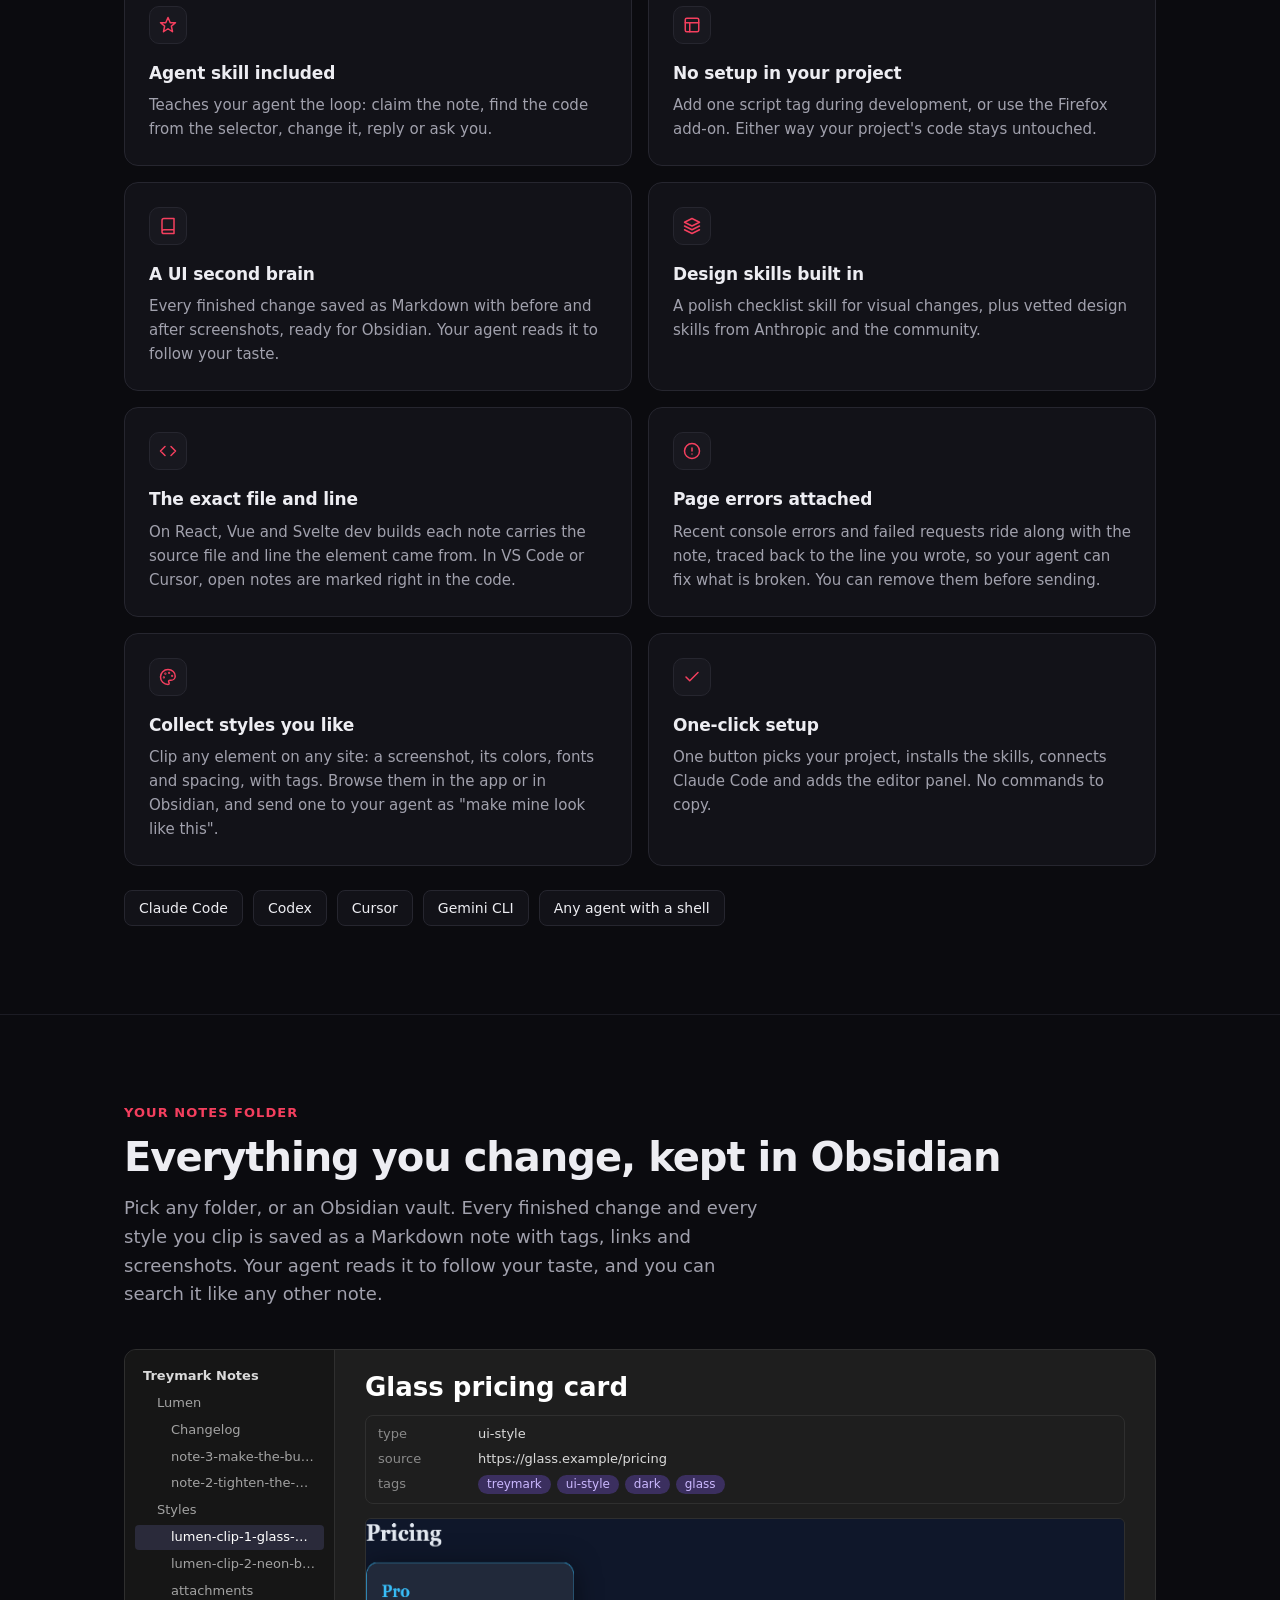
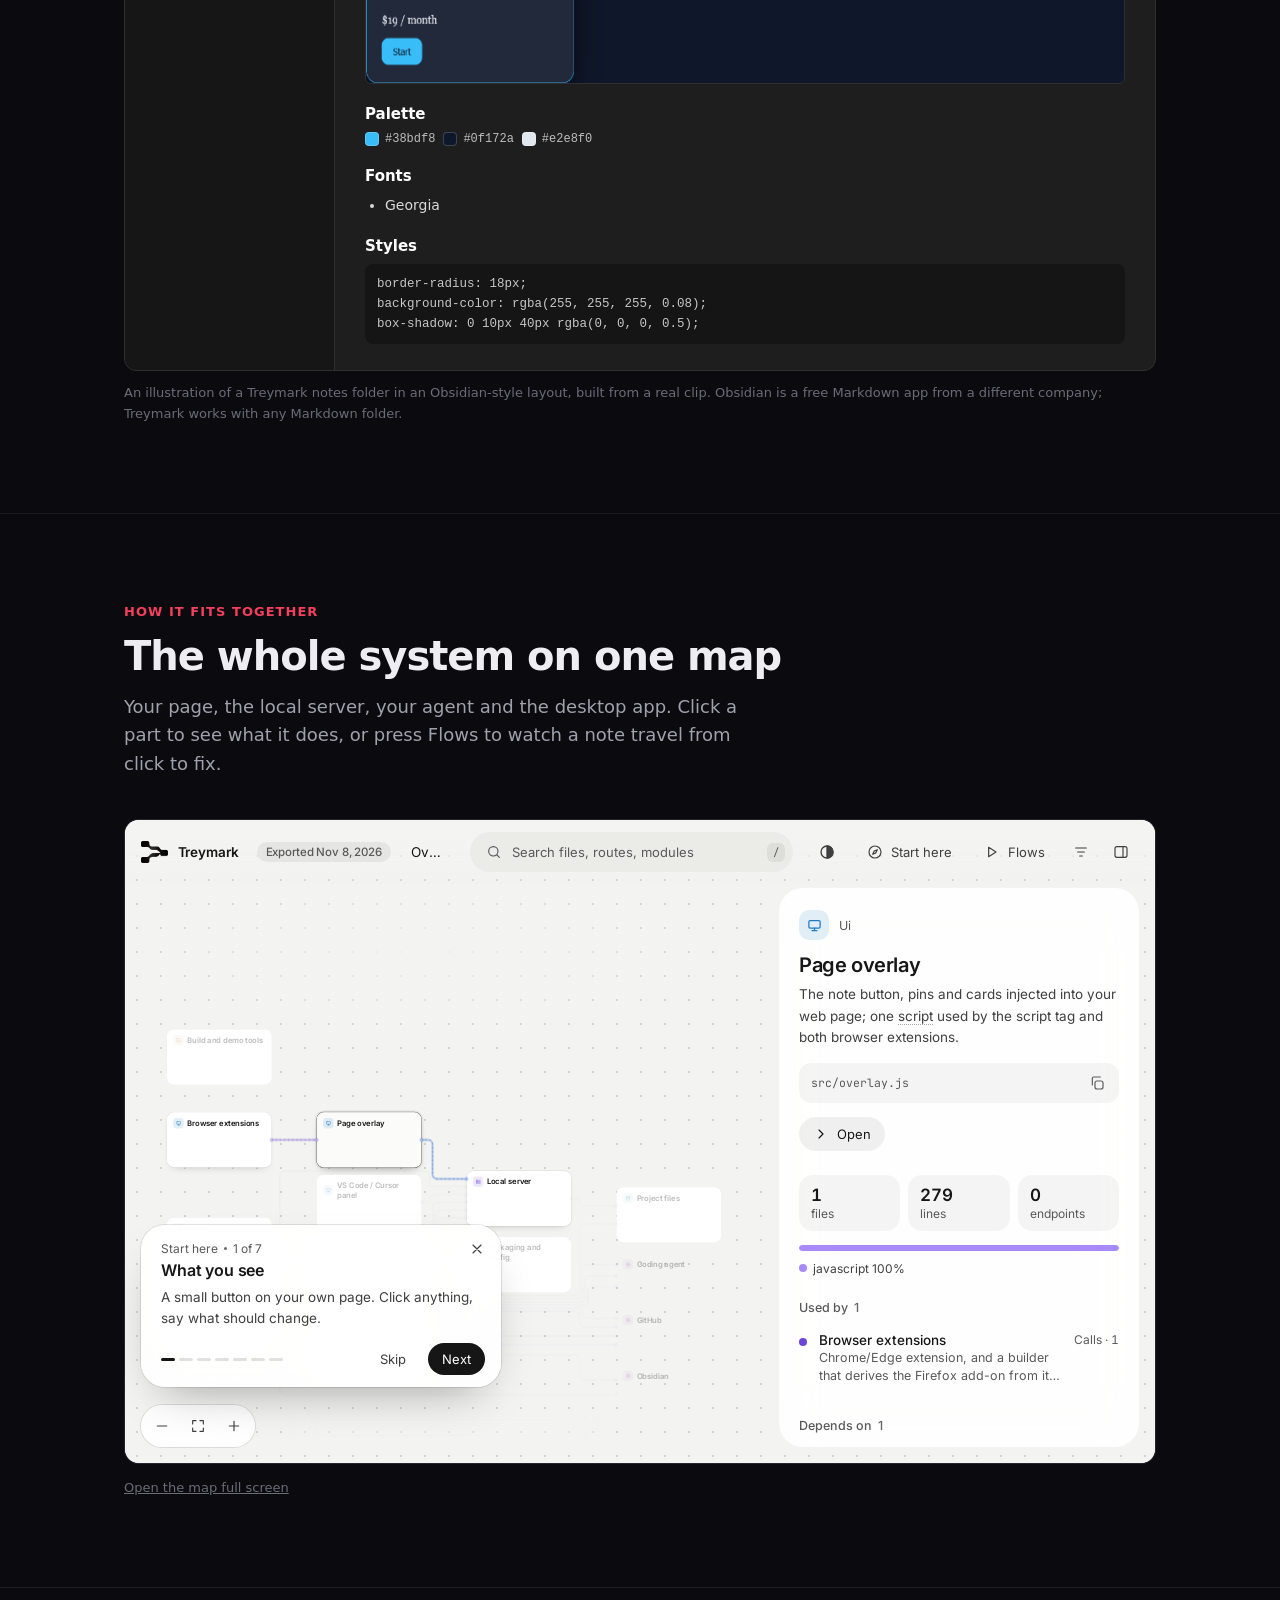
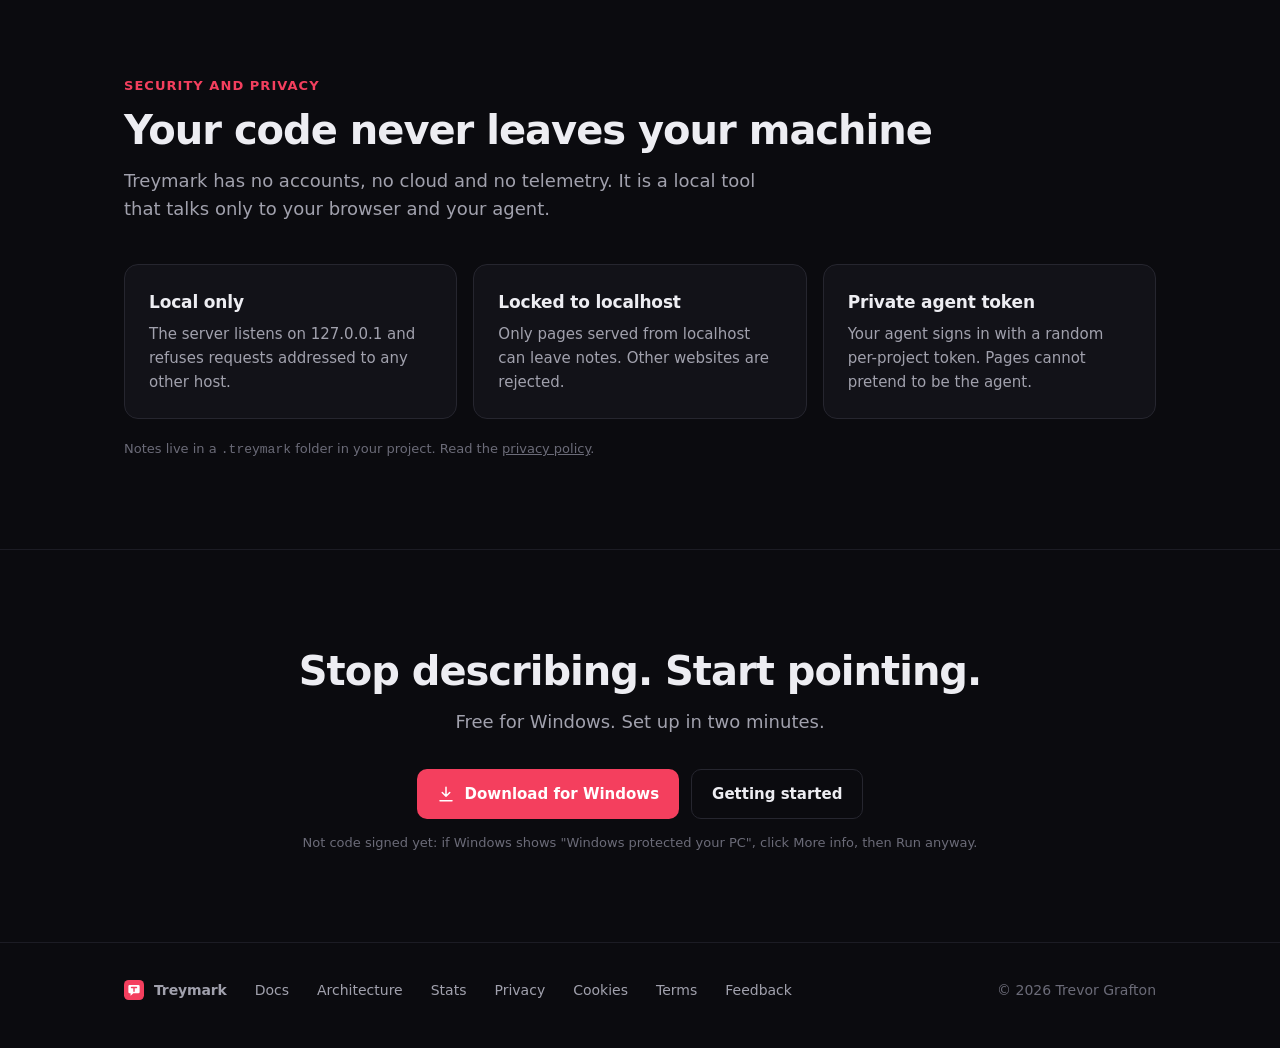
==== commit 0cfa7f44: "Docs: Obsidian section, stats page, Chrome extension removed for now Co-Authored-By: Claude Sonnet 5" ====
--- a/docs/index.html
+++ b/docs/index.html
@@ -17,6 +17,7 @@
   <a class="brand" href="./"><img src="logo.svg" alt="" width="24" height="24">Treymark</a>
   <div class="links">
     <a class="hide-sm" href="#how">How it works</a>
+    <a class="hide-sm" href="#obsidian">Notes folder</a>
     <a class="hide-sm" href="#architecture">Architecture</a>
     <a class="hide-sm" href="#security">Security</a>
     <a href="start.html">Docs</a>
@@ -33,7 +34,7 @@
       <svg viewBox="0 0 24 24"><path d="M12 3v12m0 0-5-5m5 5 5-5M4 21h16"/></svg>Download for Windows</a>
     <a class="btn btn-ghost" href="start.html">Read the docs</a>
   </div>
-  <p class="fine">Free · Windows 10 and 11 · Chrome, Edge or Firefox · runs entirely on your machine</p>
+  <p class="fine">Free · Windows 10 and 11 · any browser · runs entirely on your machine</p>
 
   <div class="mock" aria-label="Treymark note on a web page">
     <div class="mock-bar"><i></i><i></i><i></i><span class="url">localhost:3000</span></div>
@@ -84,7 +85,7 @@
     <div class="tile"><div class="ic"><svg viewBox="0 0 24 24"><path d="M22 12h-6l-2 3h-4l-2-3H2"/><path d="M5.45 5.11 2 12v6a2 2 0 0 0 2 2h16a2 2 0 0 0 2-2v-6l-3.45-6.89A2 2 0 0 0 16.76 4H7.24a2 2 0 0 0-1.79 1.11z"/></svg></div><h3>Desktop inbox</h3><p>Every note and its thread across your projects. Reply, reopen or mark done without leaving the app.</p></div>
     <div class="tile"><div class="ic"><svg viewBox="0 0 24 24"><path d="M12 22v-5M9 8V2M15 8V2M18 8v5a4 4 0 0 1-4 4h-4a4 4 0 0 1-4-4V8Z"/></svg></div><h3>Works with your agent</h3><p>MCP server for Claude Code, Codex and Cursor, plus a CLI for any agent with a shell. One-click copy setup.</p></div>
     <div class="tile"><div class="ic"><svg viewBox="0 0 24 24"><path d="M12 2l3 7h7l-5.5 4.5L18 21l-6-4-6 4 1.5-7.5L2 9h7z"/></svg></div><h3>Agent skill included</h3><p>Teaches your agent the loop: claim the note, find the code from the selector, change it, reply or ask you.</p></div>
-    <div class="tile"><div class="ic"><svg viewBox="0 0 24 24"><rect x="3" y="3" width="18" height="18" rx="2"/><path d="M3 9h18M9 21V9"/></svg></div><h3>No setup in your project</h3><p>The Chrome extension adds Treymark to any localhost page. Prefer a script tag? That works too.</p></div>
+    <div class="tile"><div class="ic"><svg viewBox="0 0 24 24"><rect x="3" y="3" width="18" height="18" rx="2"/><path d="M3 9h18M9 21V9"/></svg></div><h3>No setup in your project</h3><p>Add one script tag during development, or use the Firefox add-on. Either way your project's code stays untouched.</p></div>
     <div class="tile"><div class="ic"><svg viewBox="0 0 24 24"><path d="M4 19.5v-15A2.5 2.5 0 0 1 6.5 2H20v20H6.5a2.5 2.5 0 0 1 0-5H20"/></svg></div><h3>A UI second brain</h3><p>Every finished change saved as Markdown with before and after screenshots, ready for Obsidian. Your agent reads it to follow your taste.</p></div>
     <div class="tile"><div class="ic"><svg viewBox="0 0 24 24"><path d="M12 2 2 7l10 5 10-5-10-5zM2 17l10 5 10-5M2 12l10 5 10-5"/></svg></div><h3>Design skills built in</h3><p>A polish checklist skill for visual changes, plus vetted design skills from Anthropic and the community.</p></div>
     <div class="tile"><div class="ic"><svg viewBox="0 0 24 24"><path d="m16 18 6-6-6-6M8 6l-6 6 6 6"/></svg></div><h3>The exact file and line</h3><p>On React, Vue and Svelte dev builds each note carries the source file and line the element came from. In VS Code or Cursor, open notes are marked right in the code.</p></div>
@@ -93,6 +94,43 @@
     <div class="tile"><div class="ic"><svg viewBox="0 0 24 24"><path d="M20 6 9 17l-5-5"/></svg></div><h3>One-click setup</h3><p>One button picks your project, installs the skills, connects Claude Code and adds the editor panel. No commands to copy.</p></div>
   </div>
   <div class="agents"><span>Claude Code</span><span>Codex</span><span>Cursor</span><span>Gemini CLI</span><span>Any agent with a shell</span></div>
+</div></section>
+
+<section id="obsidian"><div class="wrap">
+  <div class="kicker">Your notes folder</div>
+  <h2>Everything you change, kept in Obsidian</h2>
+  <p class="lead">Pick any folder, or an Obsidian vault. Every finished change and every style you clip is saved as a Markdown note with tags, links and screenshots. Your agent reads it to follow your taste, and you can search it like any other note.</p>
+  <div class="obs" role="img" aria-label="Illustration: a Treymark notes folder opened in an Obsidian-style app, showing a saved style clip with its screenshot, palette and styles">
+    <div class="obs-side">
+      <b>Treymark Notes</b>
+      <span class="ind">Lumen</span>
+      <span class="ind2">Changelog</span>
+      <span class="ind2">note-3-make-the-buy-button-rose</span>
+      <span class="ind2">note-2-tighten-the-header</span>
+      <span class="ind">Styles</span>
+      <span class="ind2 on">lumen-clip-1-glass-pricing-card</span>
+      <span class="ind2">lumen-clip-2-neon-button</span>
+      <span class="ind2">attachments</span>
+    </div>
+    <div class="obs-main">
+      <h3>Glass pricing card</h3>
+      <div class="obs-props">
+        <i>type</i><span>ui-style</span>
+        <i>source</i><span>https://glass.example/pricing</span>
+        <i>tags</i><span><span class="obs-tag">treymark</span><span class="obs-tag">ui-style</span><span class="obs-tag">dark</span><span class="obs-tag">glass</span></span>
+      </div>
+      <img src="clip-example.png" alt="Screenshot of the clipped pricing card" width="900" height="166" loading="lazy">
+      <h4>Palette</h4>
+      <div class="obs-sw"><span><s style="background:#38bdf8"></s>#38bdf8</span><span><s style="background:#0f172a"></s>#0f172a</span><span><s style="background:#e2e8f0"></s>#e2e8f0</span></div>
+      <h4>Fonts</h4>
+      <ul><li>Georgia</li></ul>
+      <h4>Styles</h4>
+      <pre>border-radius: 18px;
+background-color: rgba(255, 255, 255, 0.08);
+box-shadow: 0 10px 40px rgba(0, 0, 0, 0.5);</pre>
+    </div>
+  </div>
+  <p class="obs-note">An illustration of a Treymark notes folder in an Obsidian-style layout, built from a real clip. Obsidian is a free Markdown app from a different company; Treymark works with any Markdown folder.</p>
 </div></section>
 
 <section id="architecture"><div class="wrap">
@@ -130,6 +168,7 @@
   <a class="brand" href="./"><img src="logo.svg" alt="" width="20" height="20">Treymark</a>
   <a href="start.html">Docs</a>
   <a href="architecture.html">Architecture</a>
+  <a href="stats.html">Stats</a>
   <a href="privacy.html">Privacy</a>
   <a href="cookies.html">Cookies</a>
   <a href="terms.html">Terms</a>
--- a/docs/site.css
+++ b/docs/site.css
@@ -128,3 +128,37 @@
   .mock-page .site-nav span { display: none; }
   footer .copy { margin-left: 0; width: 100%; }
 }
+
+/* Obsidian-style illustration */
+.obs { margin-top: 40px; border: 1px solid #2f2f2f; border-radius: 12px; overflow: hidden; background: #1e1e1e; color: #dadada; display: grid; grid-template-columns: 210px 1fr; font: 14px/1.6 var(--font); text-align: left; }
+.obs-side { background: #161616; border-right: 1px solid #2f2f2f; padding: 14px 10px; font-size: 13px; color: #a3a3a3; display: flex; flex-direction: column; gap: 2px; }
+.obs-side b { color: #dadada; font-weight: 600; padding: 2px 8px; }
+.obs-side span { padding: 2px 8px; border-radius: 4px; white-space: nowrap; overflow: hidden; text-overflow: ellipsis; }
+.obs-side .ind { padding-left: 22px; } .obs-side .ind2 { padding-left: 36px; }
+.obs-side .on { background: #2a2a3a; color: #fff; }
+.obs-main { padding: 22px 30px 26px; min-width: 0; }
+.obs-main h3 { font-size: 26px; line-height: 1.2; margin: 0 0 12px; color: #fff; }
+.obs-main h4 { font-size: 15px; margin: 18px 0 6px; color: #fff; }
+.obs-props { border: 1px solid #2f2f2f; border-radius: 8px; padding: 8px 12px; font-size: 13px; display: grid; grid-template-columns: 90px 1fr; gap: 4px 10px; margin-bottom: 14px; }
+.obs-props i { color: #8a8a8a; font-style: normal; }
+.obs-tag { display: inline-block; background: #3b2f5f; color: #cbb8ff; border-radius: 999px; padding: 0 9px; font-size: 12px; margin-right: 6px; }
+.obs-main img { max-width: 100%; border-radius: 6px; border: 1px solid #2f2f2f; display: block; }
+.obs-sw { display: flex; gap: 8px; align-items: center; flex-wrap: wrap; }
+.obs-sw span { font: 12px var(--mono); color: #bdbdbd; display: inline-flex; align-items: center; gap: 6px; }
+.obs-sw s { width: 14px; height: 14px; border-radius: 4px; border: 1px solid #ffffff30; display: inline-block; }
+.obs code { font: 12.5px var(--mono); background: #2a2a2a; border-radius: 4px; padding: 1px 5px; color: #e0e0e0; }
+.obs pre { font: 12.5px/1.6 var(--mono); background: #151515; border-radius: 8px; padding: 10px 12px; margin: 6px 0 0; color: #c7c7c7; overflow-x: auto; }
+.obs ul { margin: 6px 0 0; padding-left: 20px; display: grid; gap: 4px; }
+.obs a { color: #8ab4ff; text-decoration: none; }
+.obs-note { margin-top: 12px; font-size: 13px; color: var(--ink-3); }
+@media (max-width: 820px) { .obs { grid-template-columns: 1fr; } .obs-side { display: none; } .obs-main { padding: 18px 16px; } }
+
+/* Stats page */
+.stats { display: grid; grid-template-columns: repeat(auto-fit, minmax(200px, 1fr)); gap: 14px; margin: 24px 0; }
+.stat { border: 1px solid var(--line); background: var(--panel); border-radius: 12px; padding: 18px 20px; }
+.stat b { display: block; font-size: 34px; letter-spacing: -.02em; color: var(--ink); line-height: 1.1; }
+.stat span { color: var(--ink-2); font-size: 14px; }
+.doc table { width: 100%; border-collapse: collapse; margin: 14px 0; font-size: 14px; }
+.doc th, .doc td { text-align: left; padding: 8px 10px; border-bottom: 1px solid var(--line-soft); color: var(--ink-2); }
+.doc th { color: var(--ink); font-weight: 600; }
+.doc td.num, .doc th.num { text-align: right; font-variant-numeric: tabular-nums; }
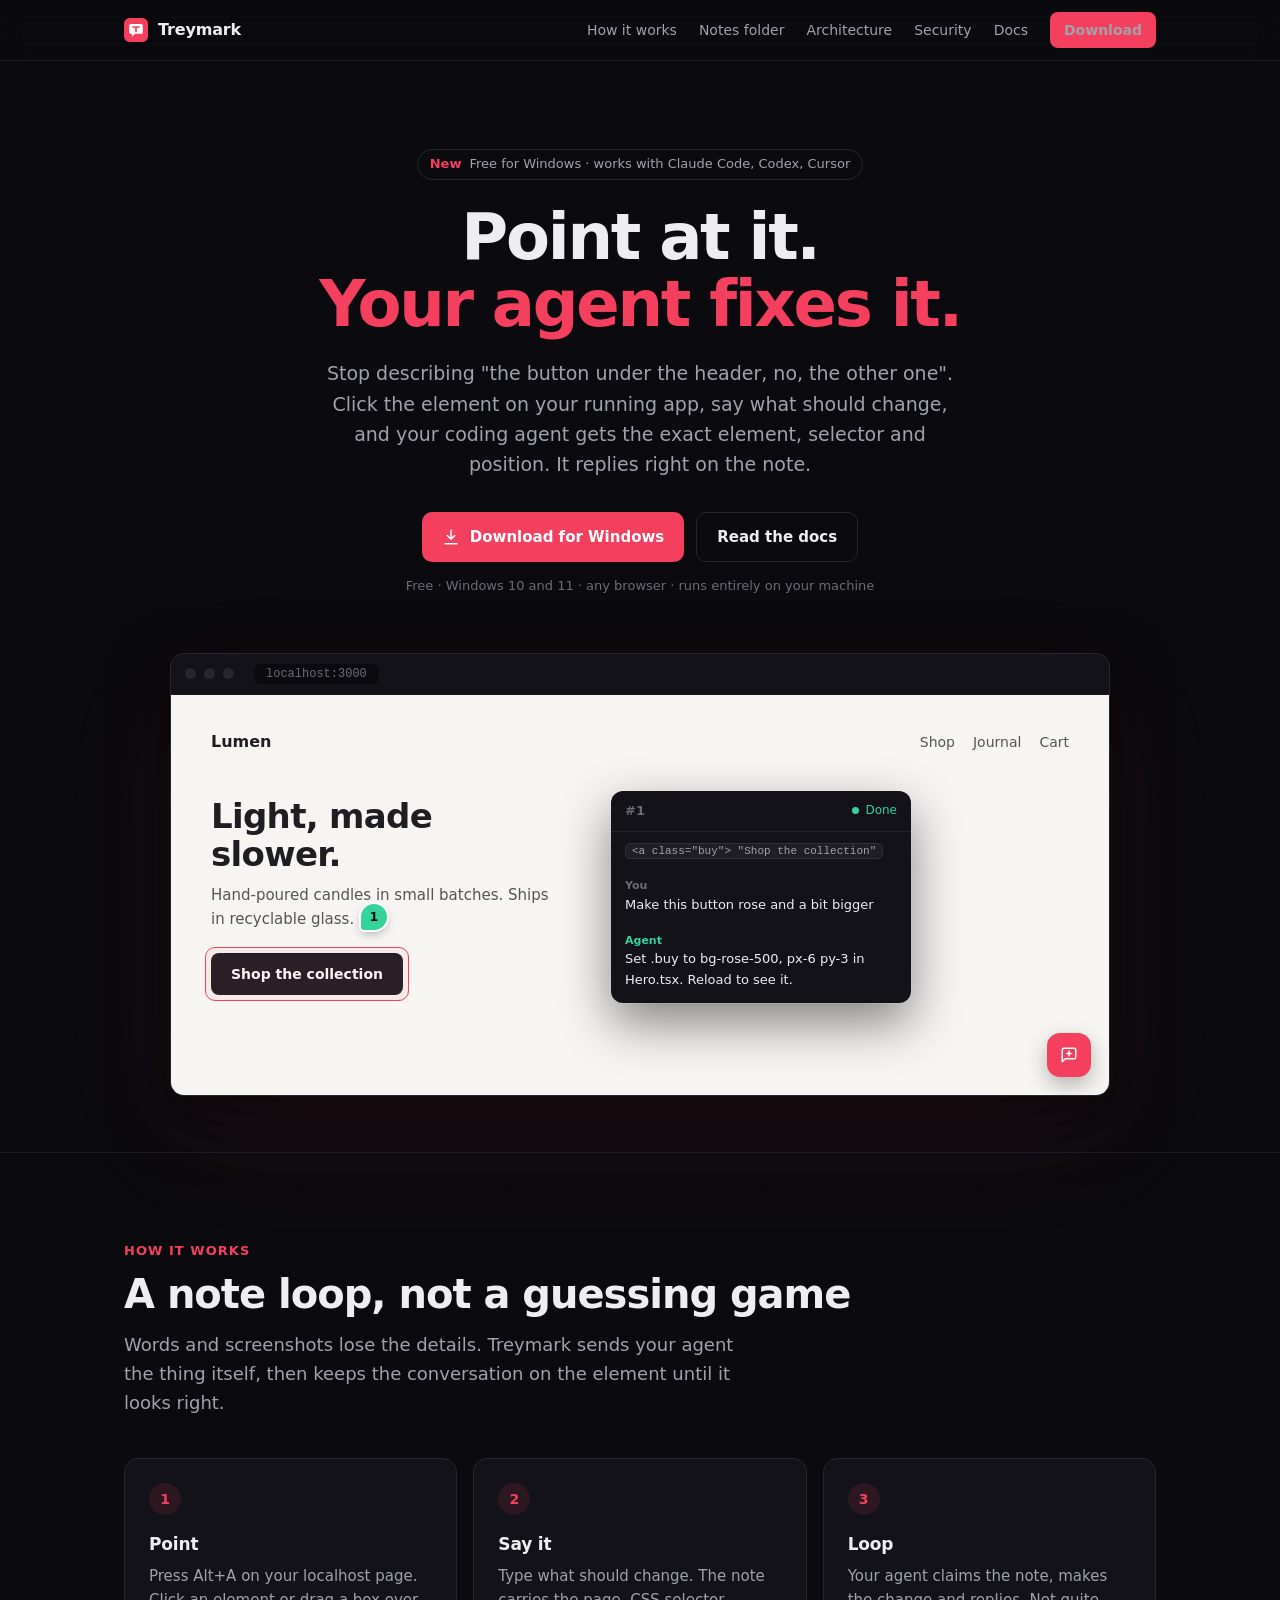
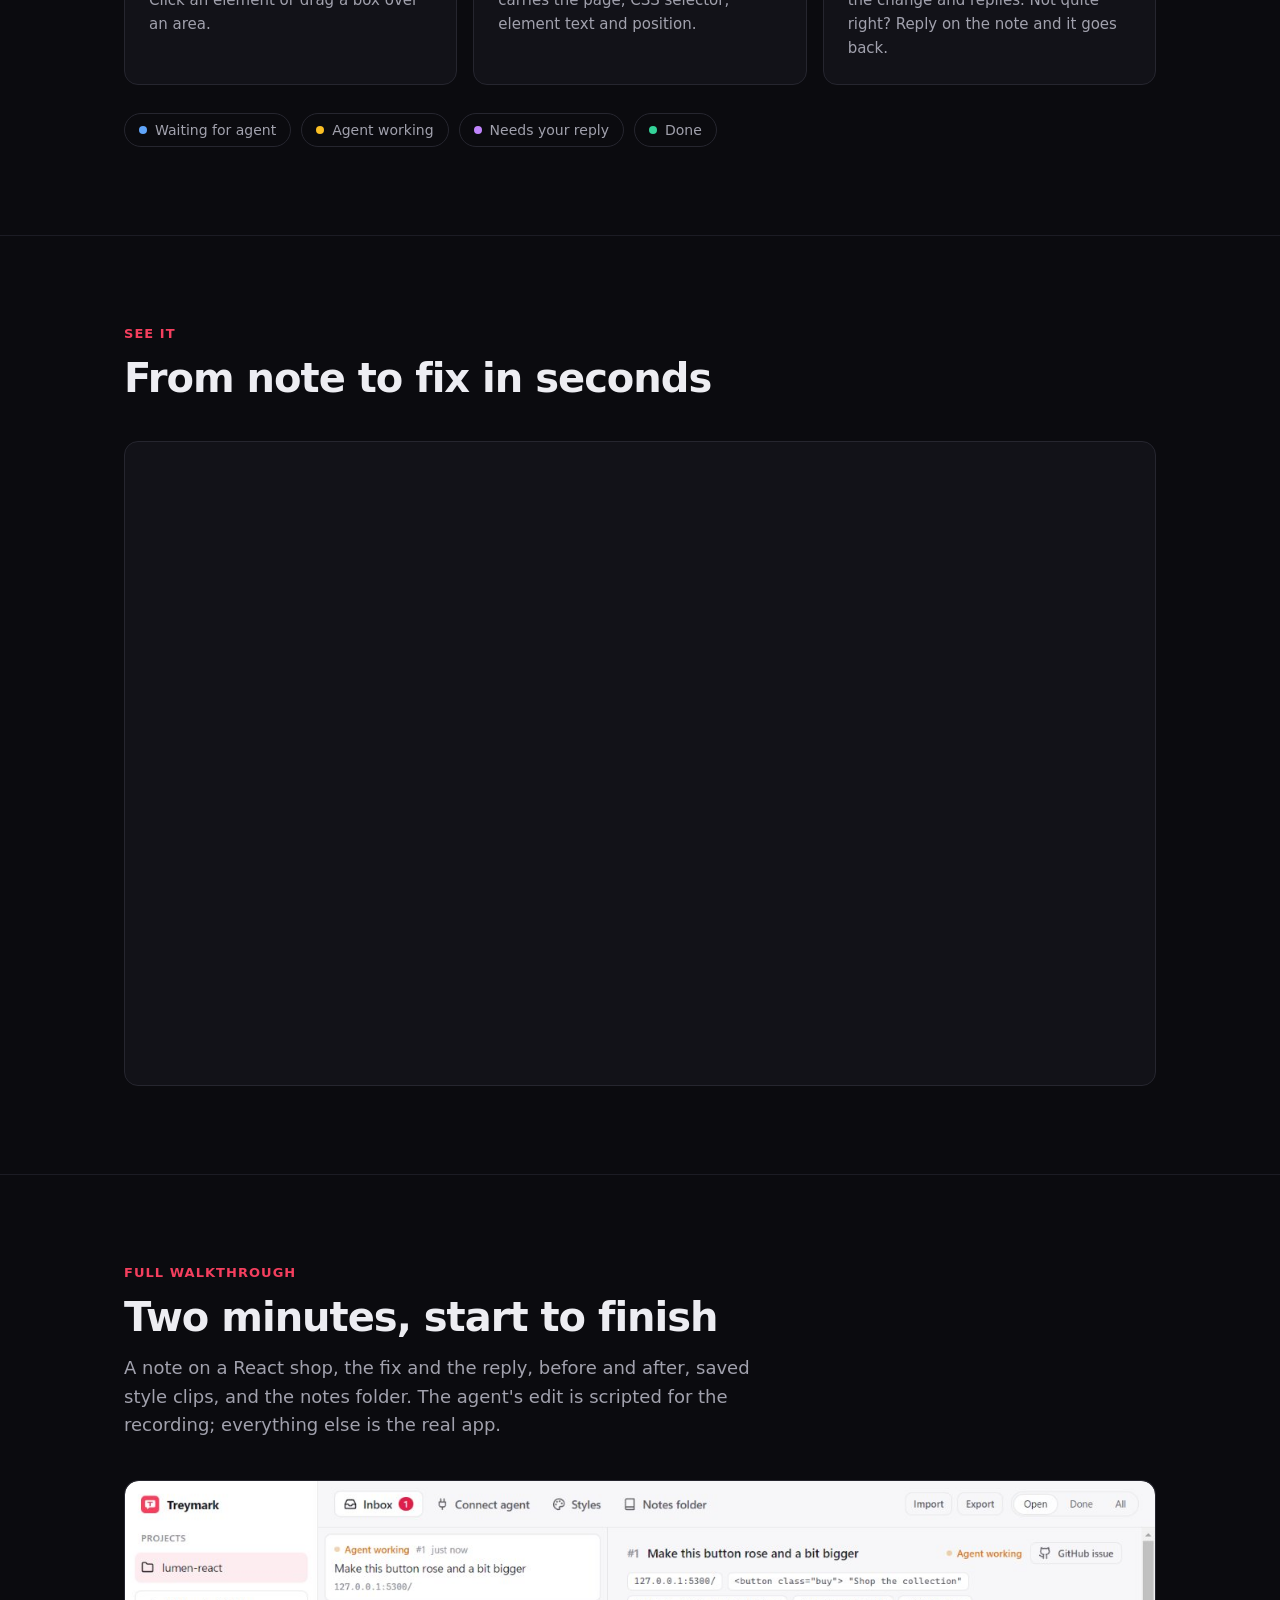
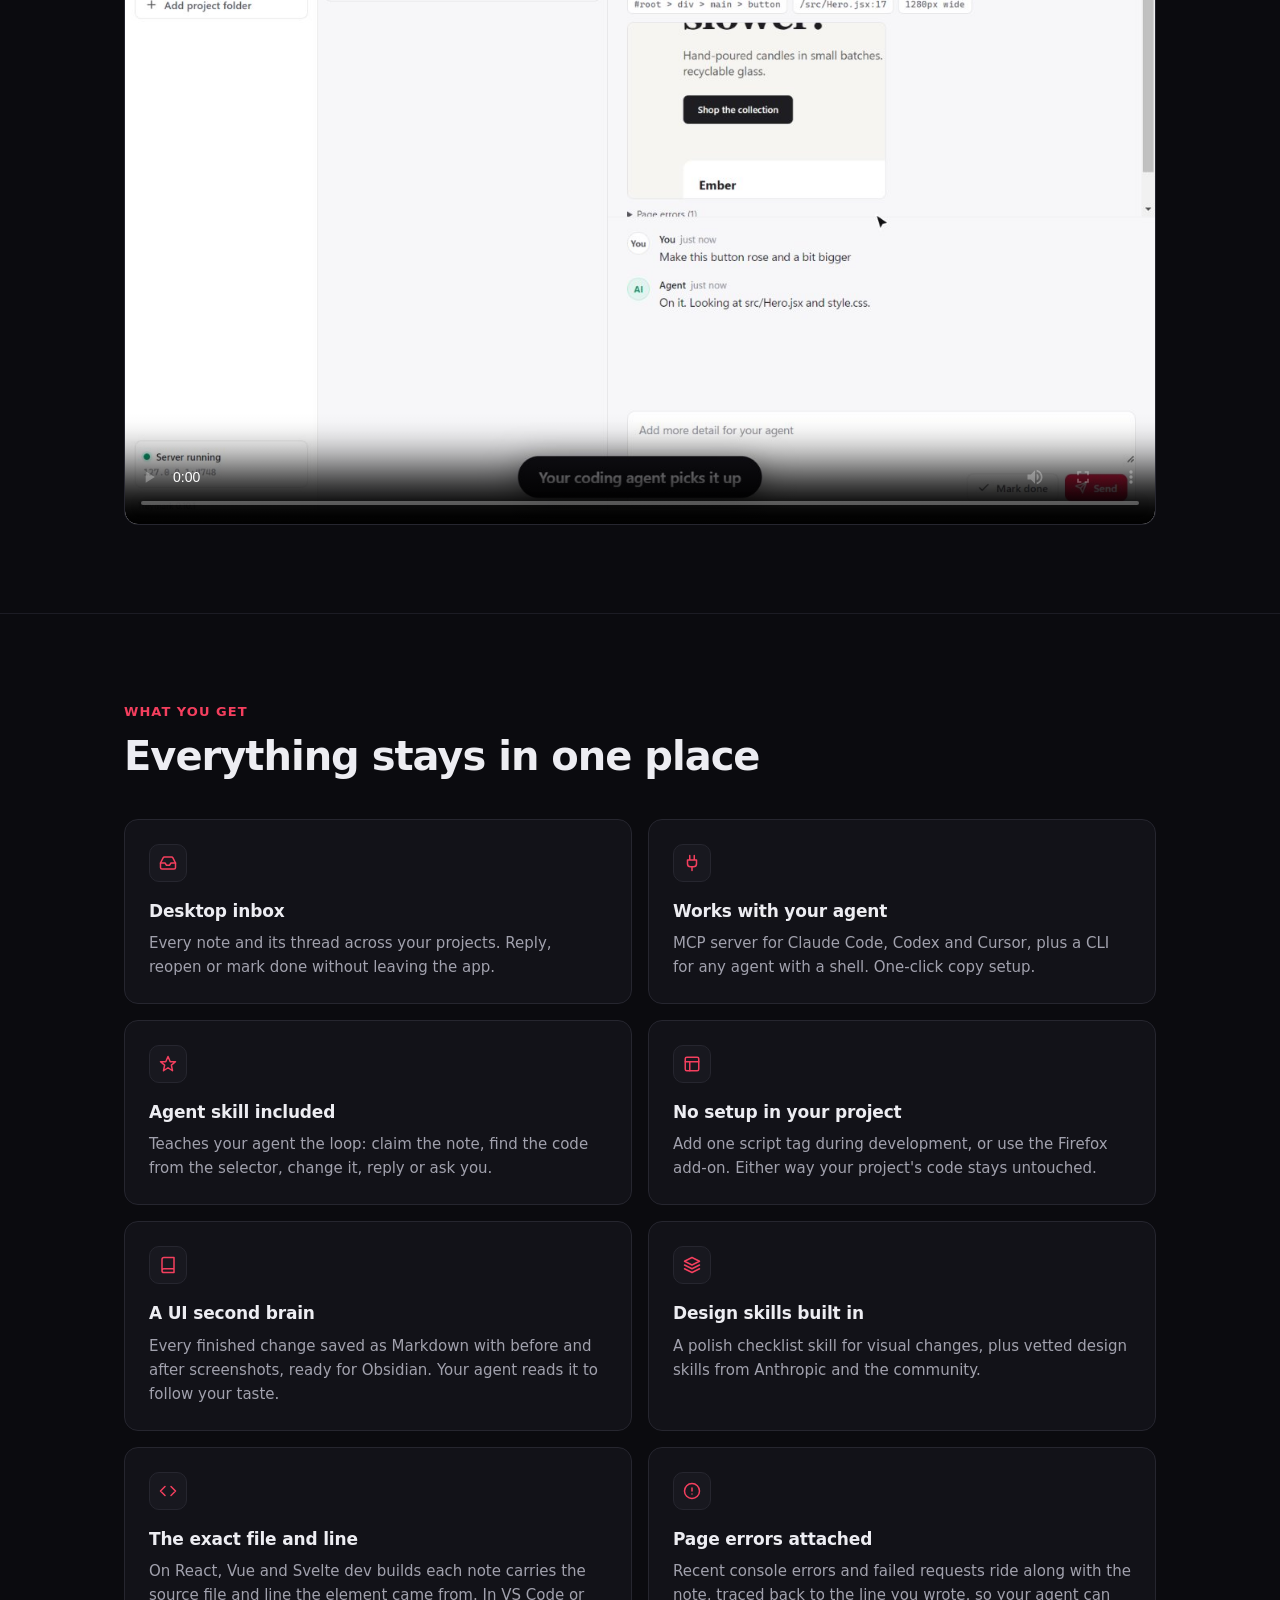
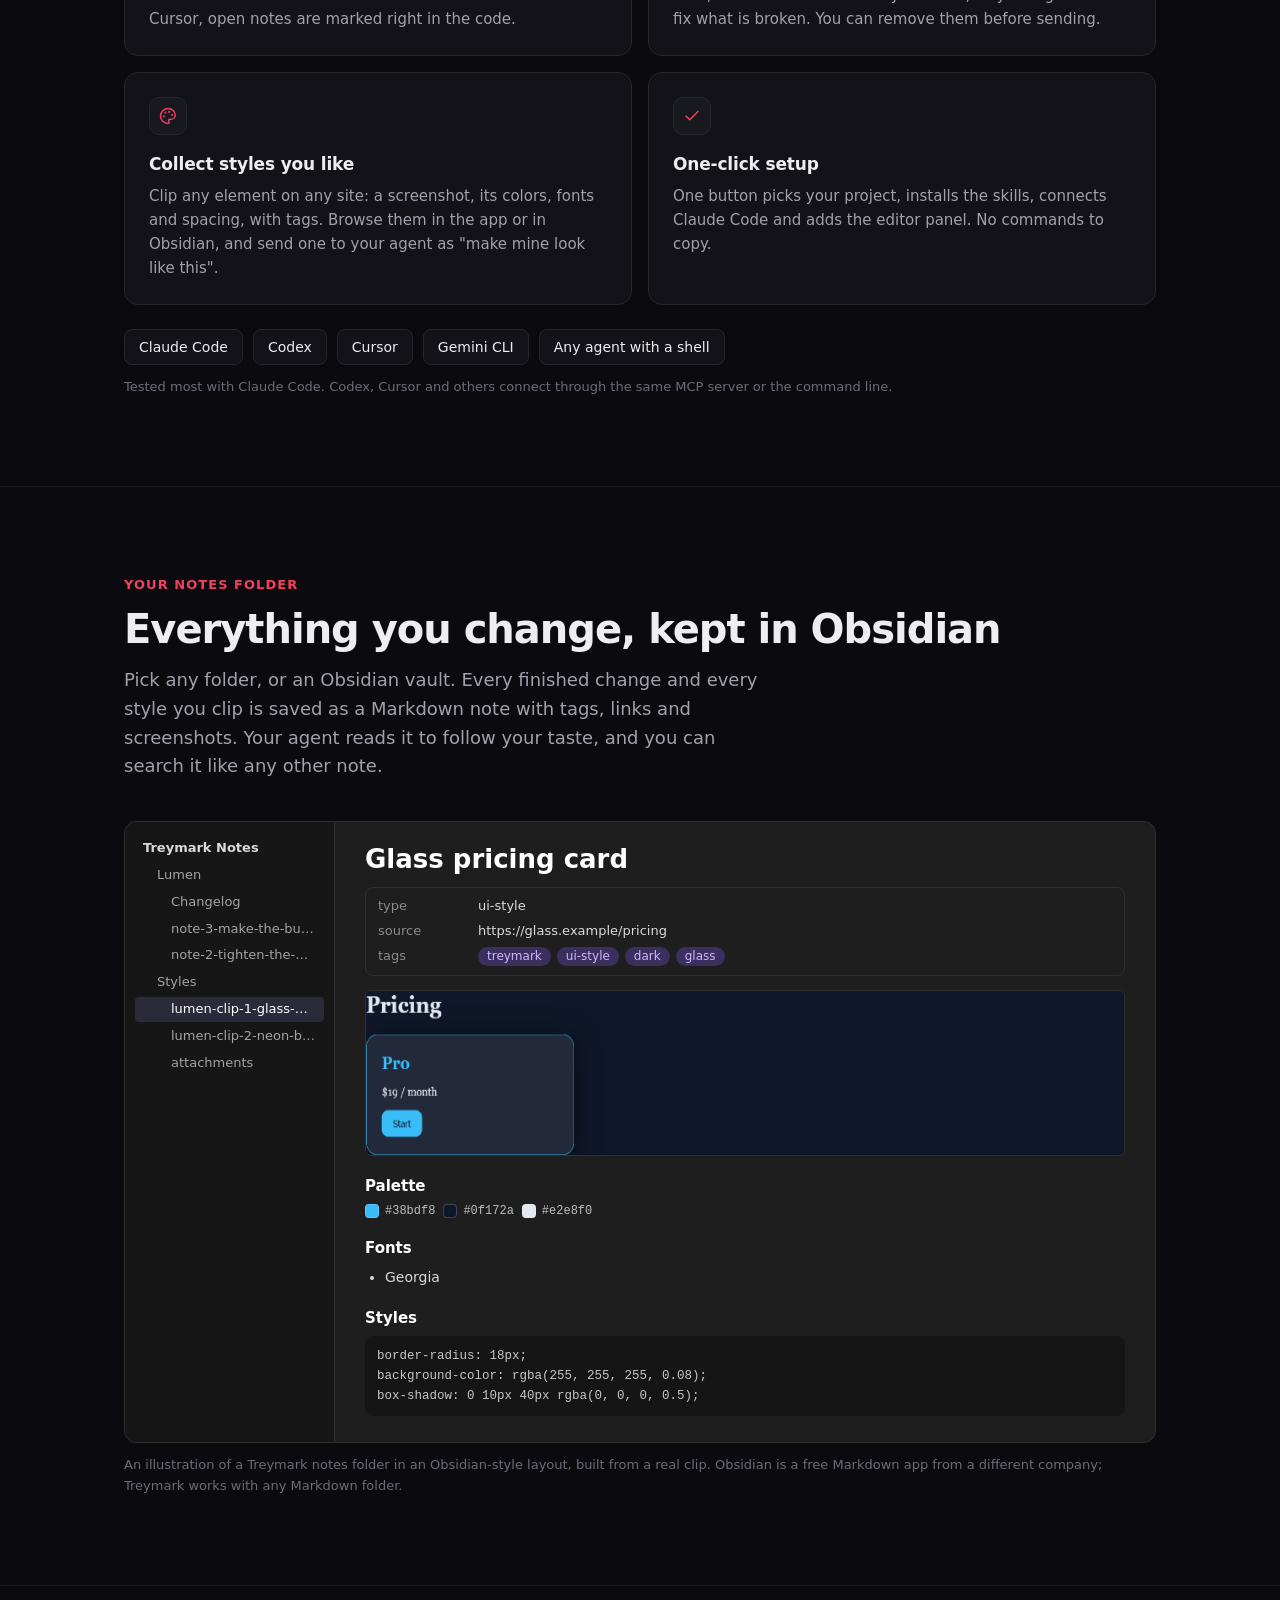
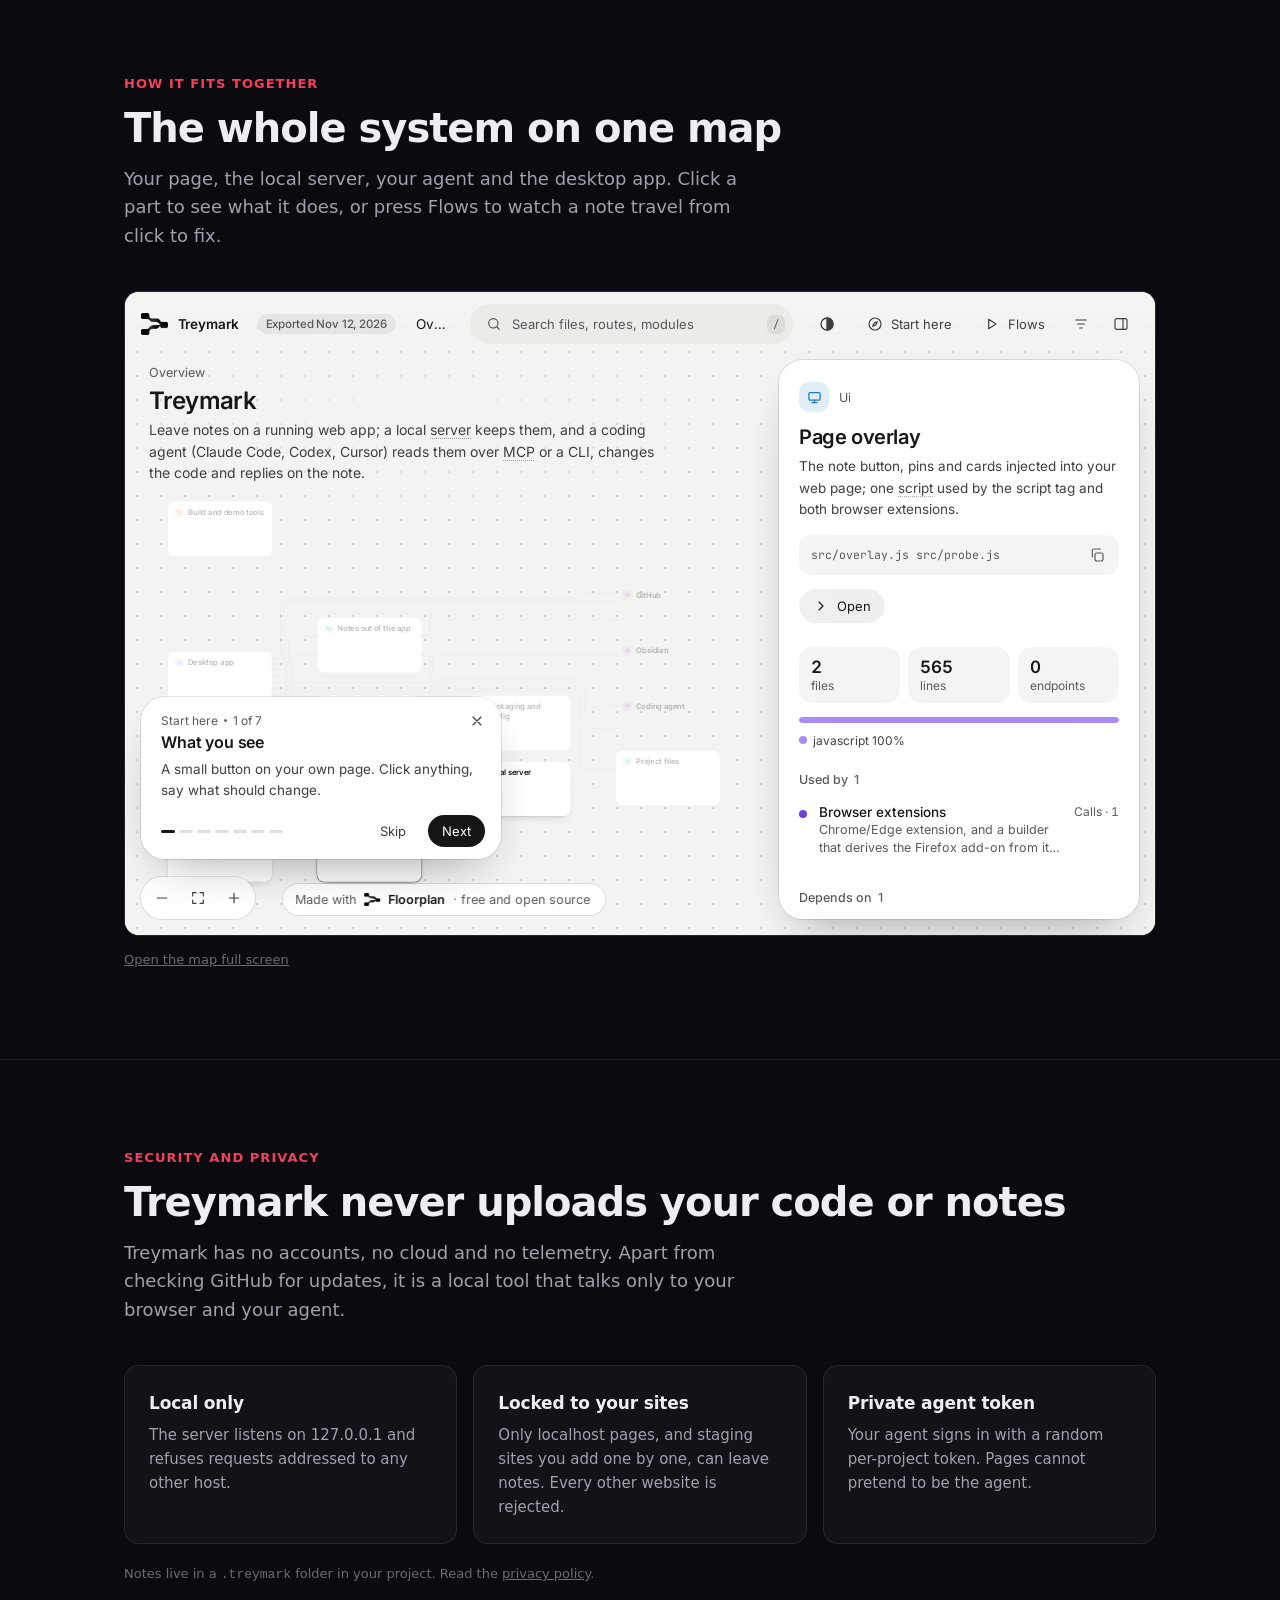
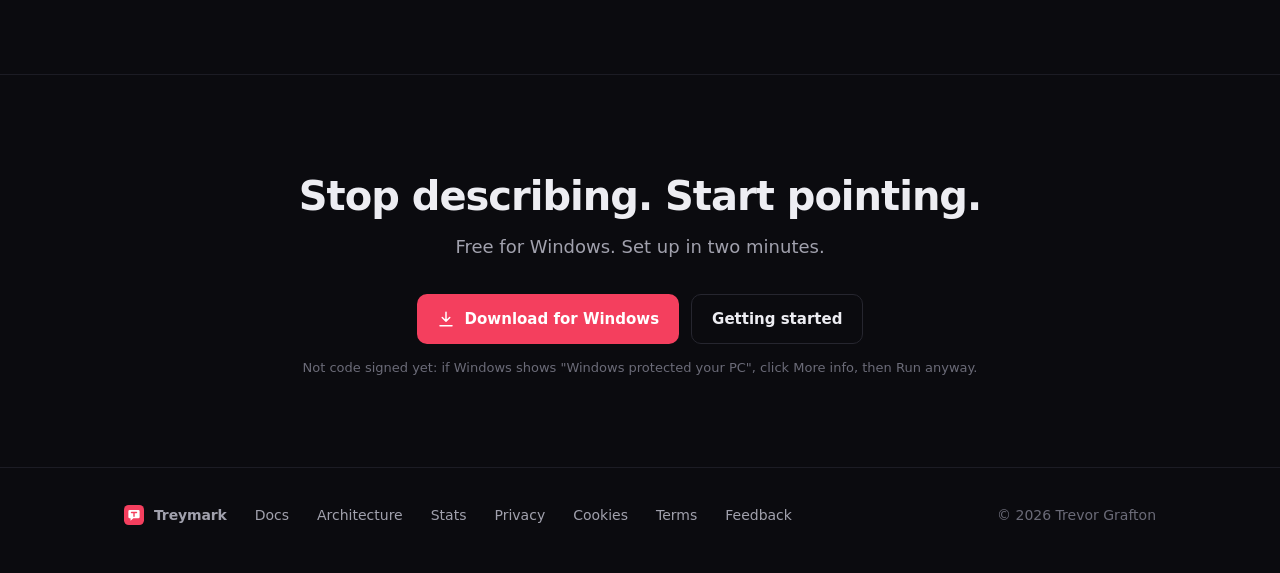
==== commit f222e903: "Site: full walkthrough video, accurate security copy, refreshed architecture map, link preview image" ====
--- a/docs/index.html
+++ b/docs/index.html
@@ -7,7 +7,10 @@
 <meta name="description" content="Leave notes right on your running web app. Claude Code, Codex, Cursor or any coding agent reads the exact element, makes the change, and replies on the note.">
 <meta property="og:title" content="Treymark: point at it, your agent fixes it">
 <meta property="og:description" content="Leave notes right on your running web app. Your coding agent changes the exact element and replies on the note.">
-<meta property="og:image" content="https://graftonatwit.github.io/treymark-releases/icon.png">
+<meta property="og:image" content="https://graftonatwit.github.io/treymark-releases/walkthrough-poster.jpg">
+<meta property="og:type" content="website">
+<meta property="og:url" content="https://graftonatwit.github.io/treymark-releases/">
+<meta name="twitter:card" content="summary_large_image">
 <link rel="icon" href="logo.svg" type="image/svg+xml">
 <link rel="stylesheet" href="site.css">
 </head>
@@ -78,6 +81,13 @@
   <div class="video"><video src="demo.mp4" autoplay muted loop playsinline aria-label="Treymark demo: a note on a button, the agent changes it and replies on the note"></video></div>
 </div></section>
 
+<section id="walkthrough"><div class="wrap">
+  <div class="kicker">Full walkthrough</div>
+  <h2>Two minutes, start to finish</h2>
+  <p class="lead">A note on a React shop, the fix and the reply, before and after, saved style clips, and the notes folder. The agent's edit is scripted for the recording; everything else is the real app.</p>
+  <div class="video"><video src="walkthrough.mp4" poster="walkthrough-poster.jpg" controls preload="metadata" playsinline aria-label="Treymark walkthrough: leave a note on a React page, the agent changes the code and replies, before and after screenshots, style clips and the notes folder"></video></div>
+</div></section>
+
 <section id="features"><div class="wrap">
   <div class="kicker">What you get</div>
   <h2>Everything stays in one place</h2>
@@ -94,6 +104,7 @@
     <div class="tile"><div class="ic"><svg viewBox="0 0 24 24"><path d="M20 6 9 17l-5-5"/></svg></div><h3>One-click setup</h3><p>One button picks your project, installs the skills, connects Claude Code and adds the editor panel. No commands to copy.</p></div>
   </div>
   <div class="agents"><span>Claude Code</span><span>Codex</span><span>Cursor</span><span>Gemini CLI</span><span>Any agent with a shell</span></div>
+  <p class="fine" style="margin-top:12px">Tested most with Claude Code. Codex, Cursor and others connect through the same MCP server or the command line.</p>
 </div></section>
 
 <section id="obsidian"><div class="wrap">
@@ -143,11 +154,11 @@
 
 <section id="security"><div class="wrap">
   <div class="kicker">Security and privacy</div>
-  <h2>Your code never leaves your machine</h2>
-  <p class="lead">Treymark has no accounts, no cloud and no telemetry. It is a local tool that talks only to your browser and your agent.</p>
+  <h2>Treymark never uploads your code or notes</h2>
+  <p class="lead">Treymark has no accounts, no cloud and no telemetry. Apart from checking GitHub for updates, it is a local tool that talks only to your browser and your agent.</p>
   <div class="grid g3">
     <div class="tile"><h3>Local only</h3><p>The server listens on 127.0.0.1 and refuses requests addressed to any other host.</p></div>
-    <div class="tile"><h3>Locked to localhost</h3><p>Only pages served from localhost can leave notes. Other websites are rejected.</p></div>
+    <div class="tile"><h3>Locked to your sites</h3><p>Only localhost pages, and staging sites you add one by one, can leave notes. Every other website is rejected.</p></div>
     <div class="tile"><h3>Private agent token</h3><p>Your agent signs in with a random per-project token. Pages cannot pretend to be the agent.</p></div>
   </div>
   <p class="fine" style="margin-top:20px">Notes live in a <code style="font-family:var(--mono)">.treymark</code> folder in your project. Read the <a href="privacy.html">privacy policy</a>.</p>
